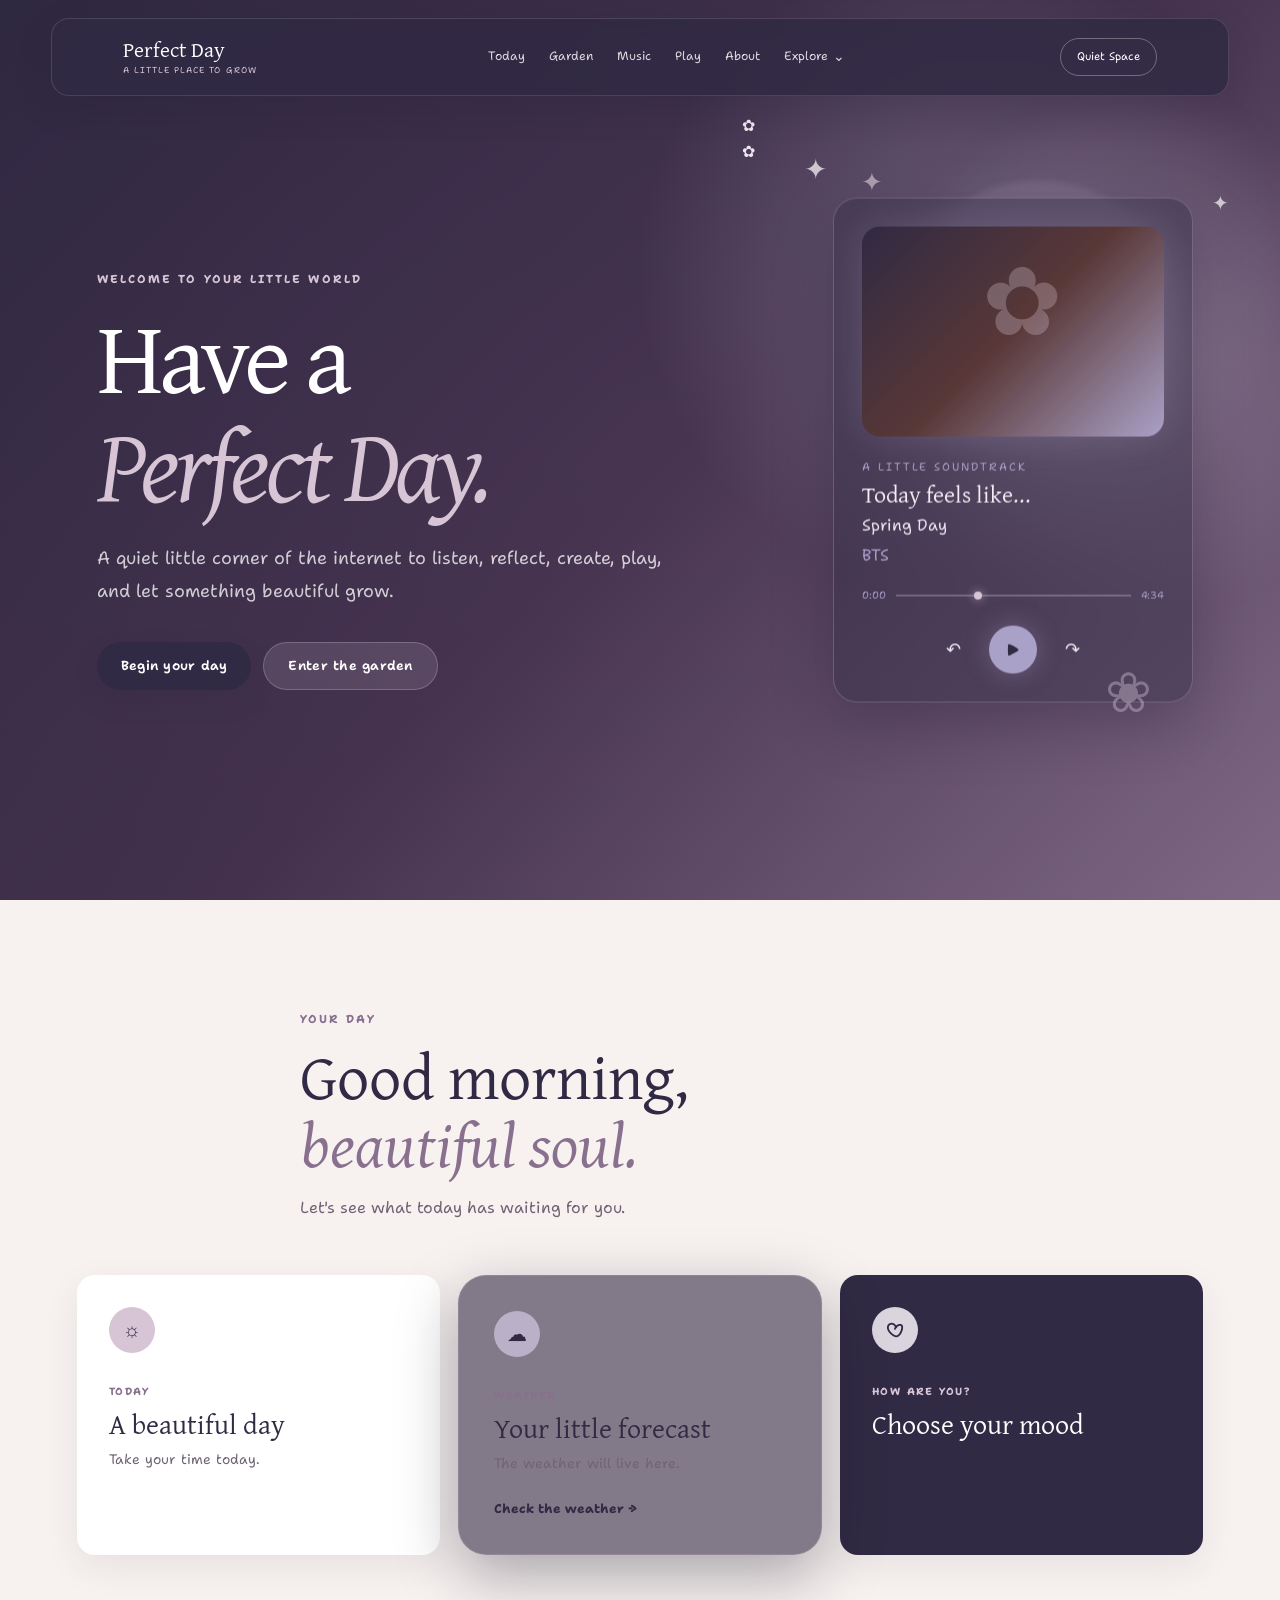
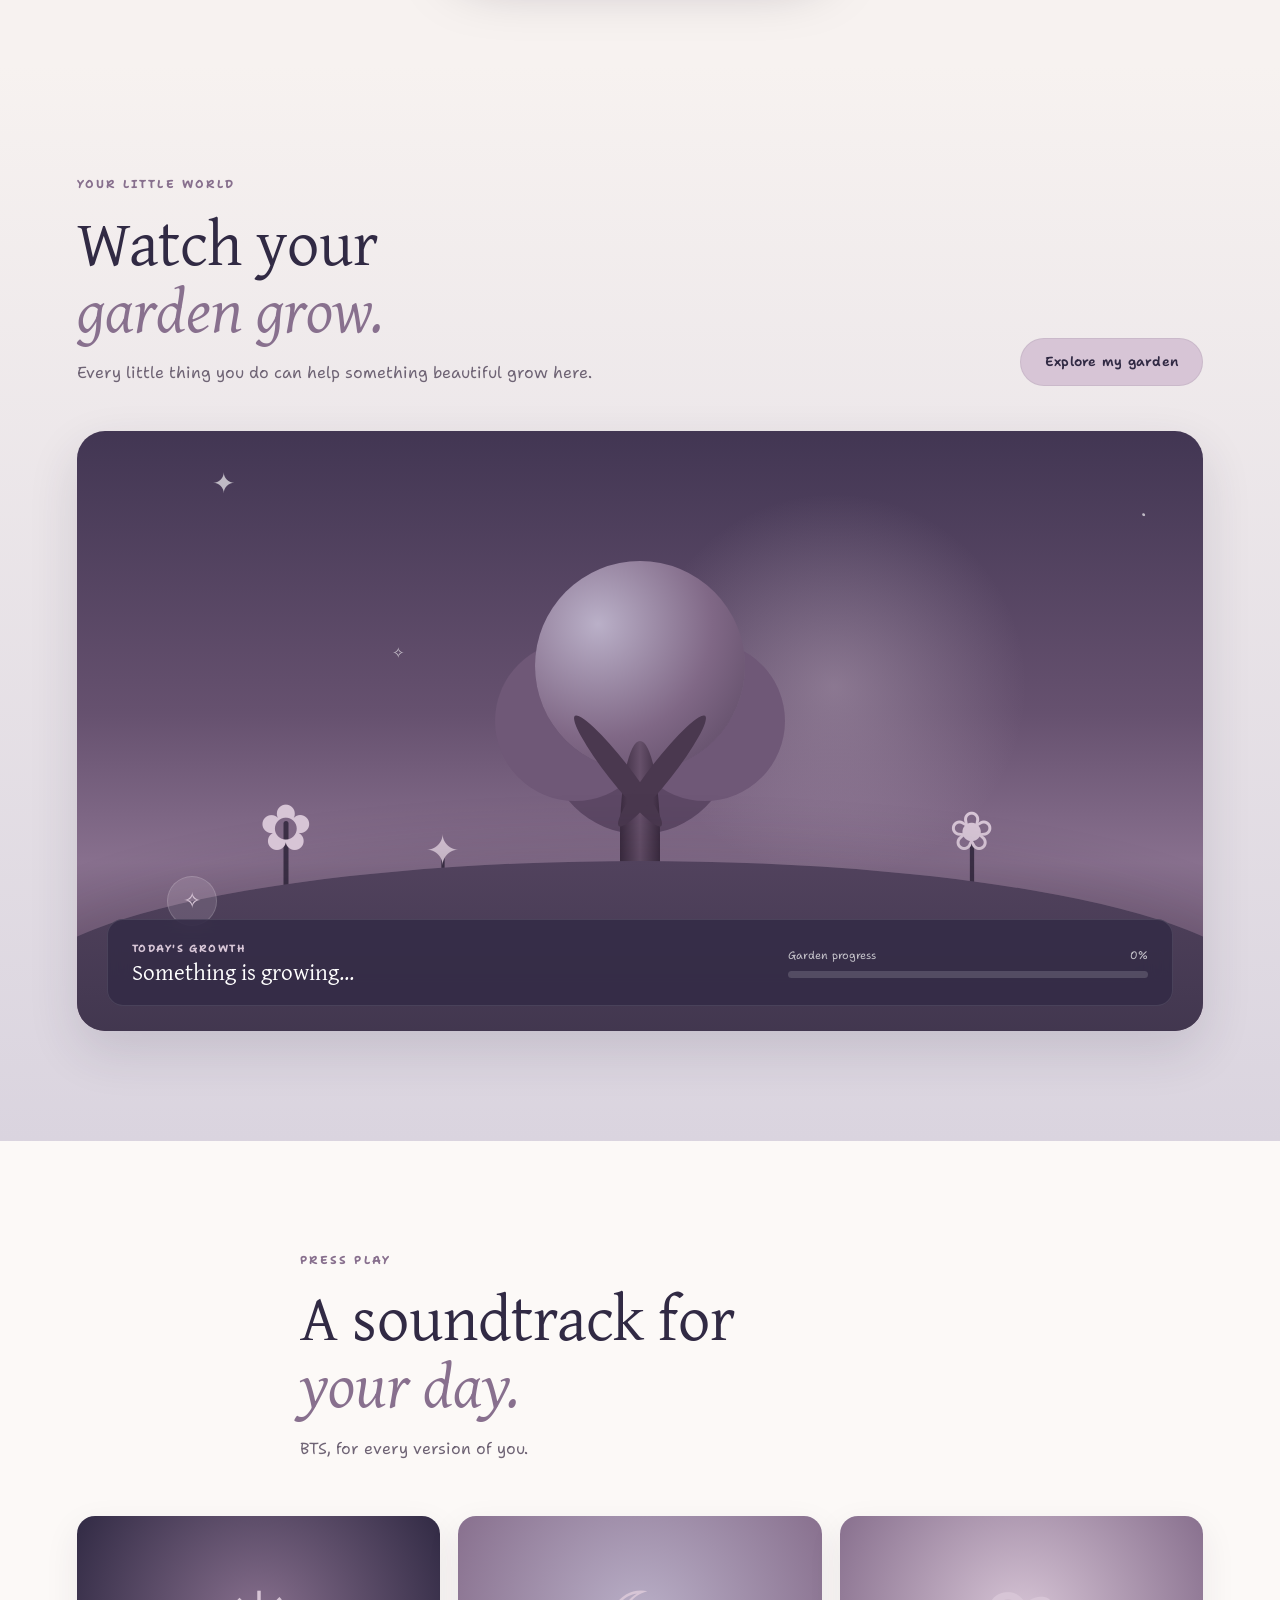
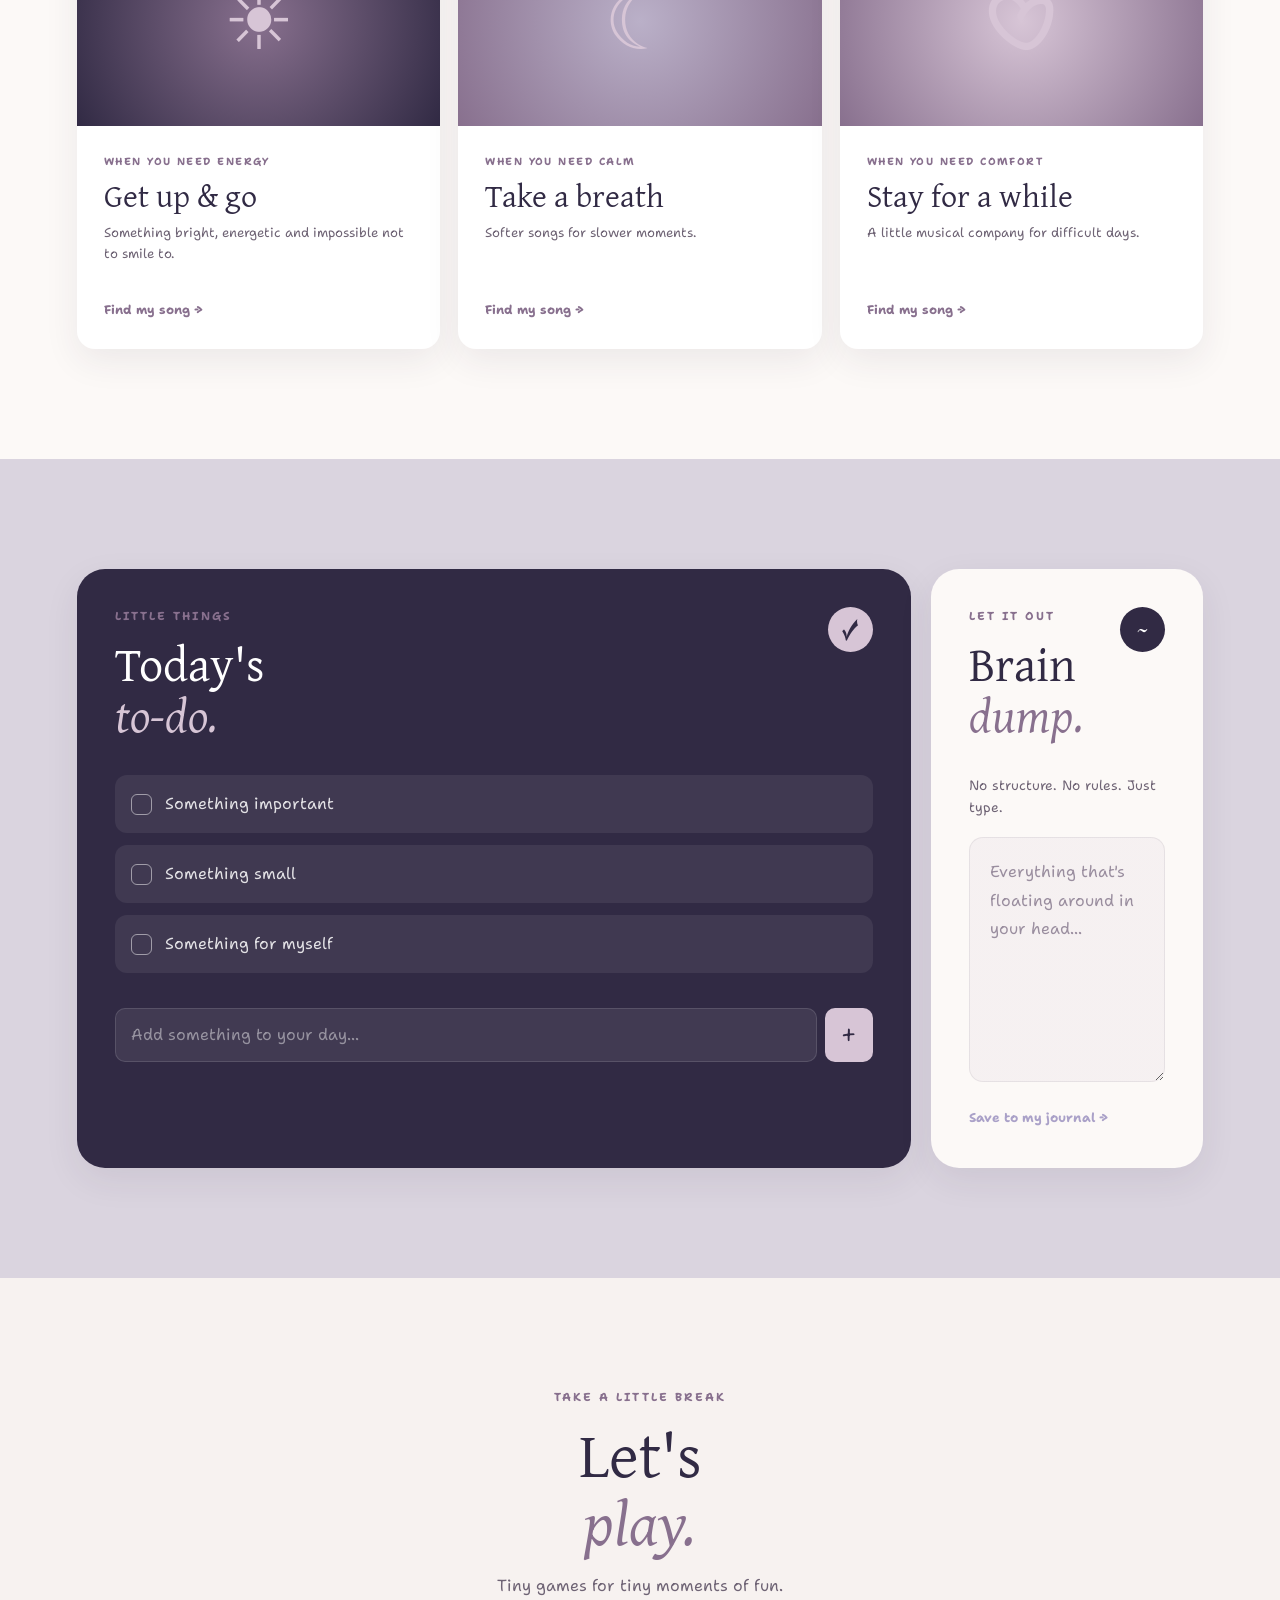
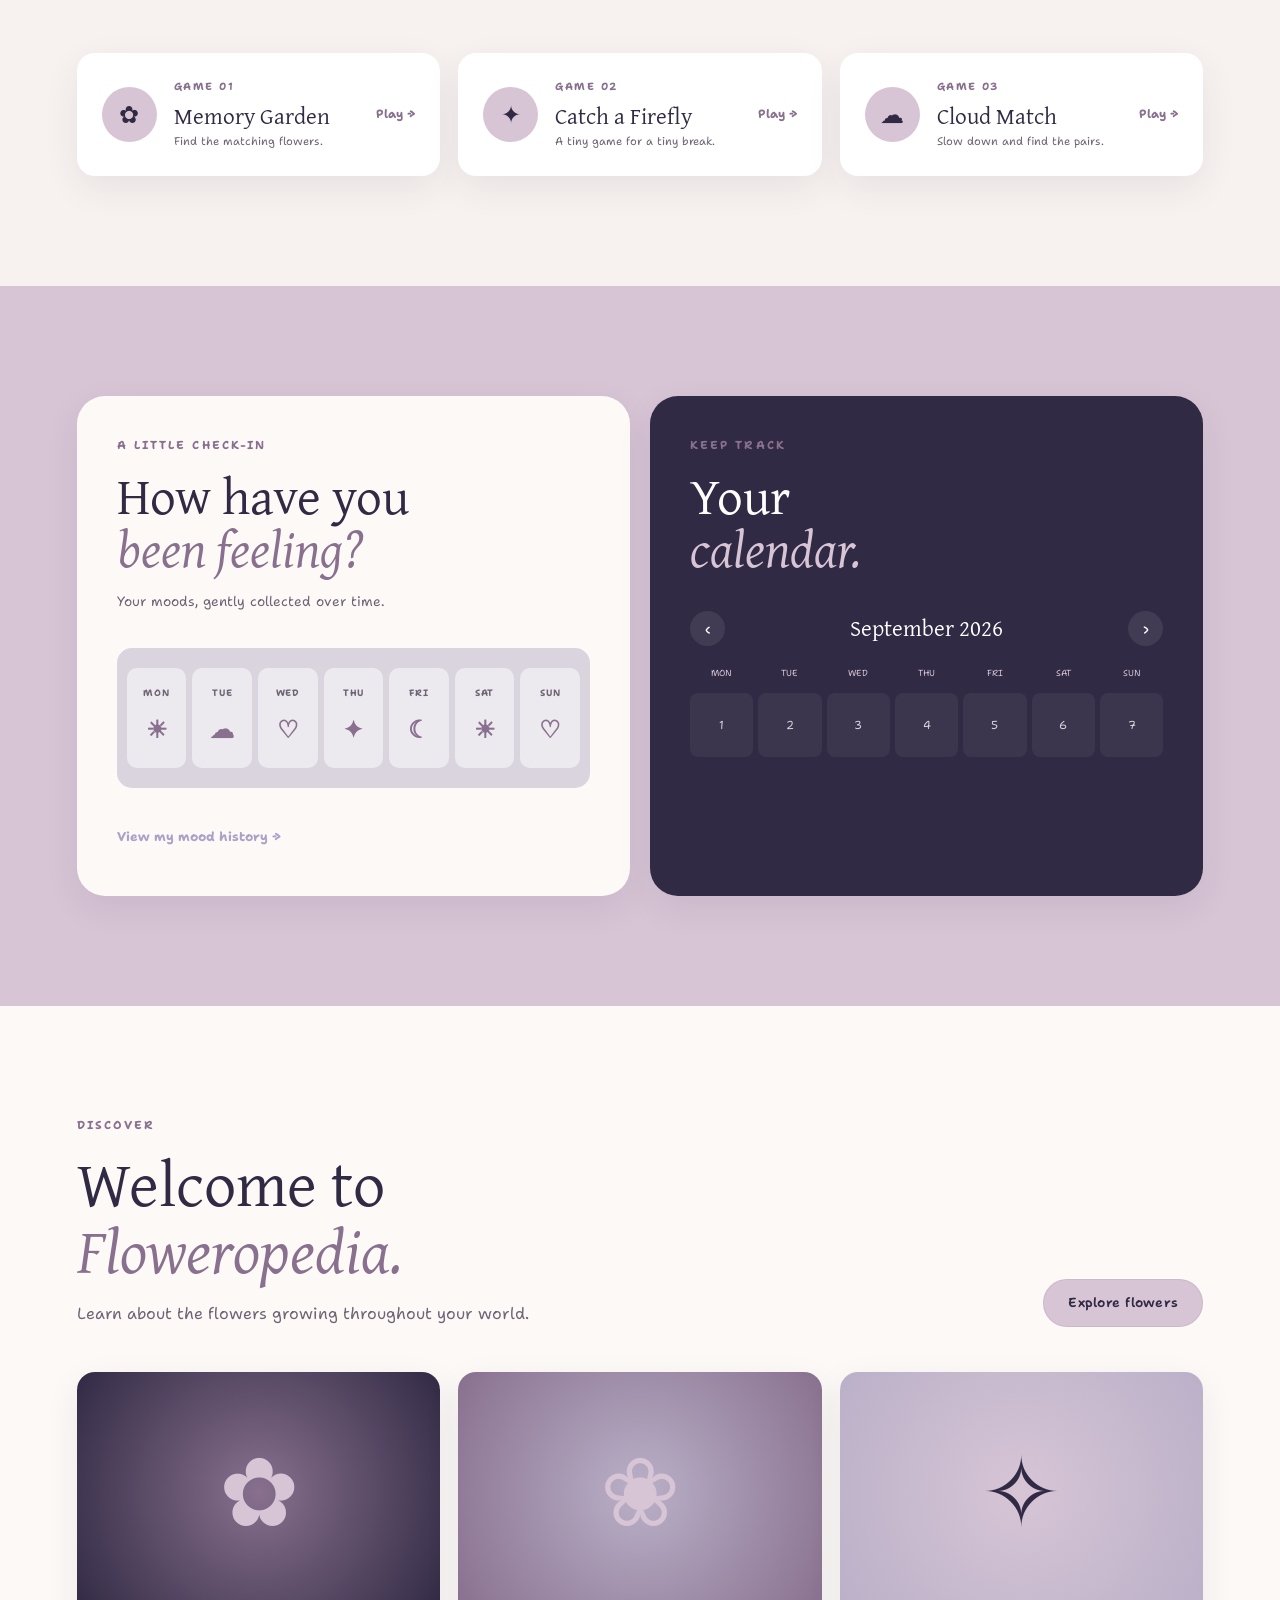
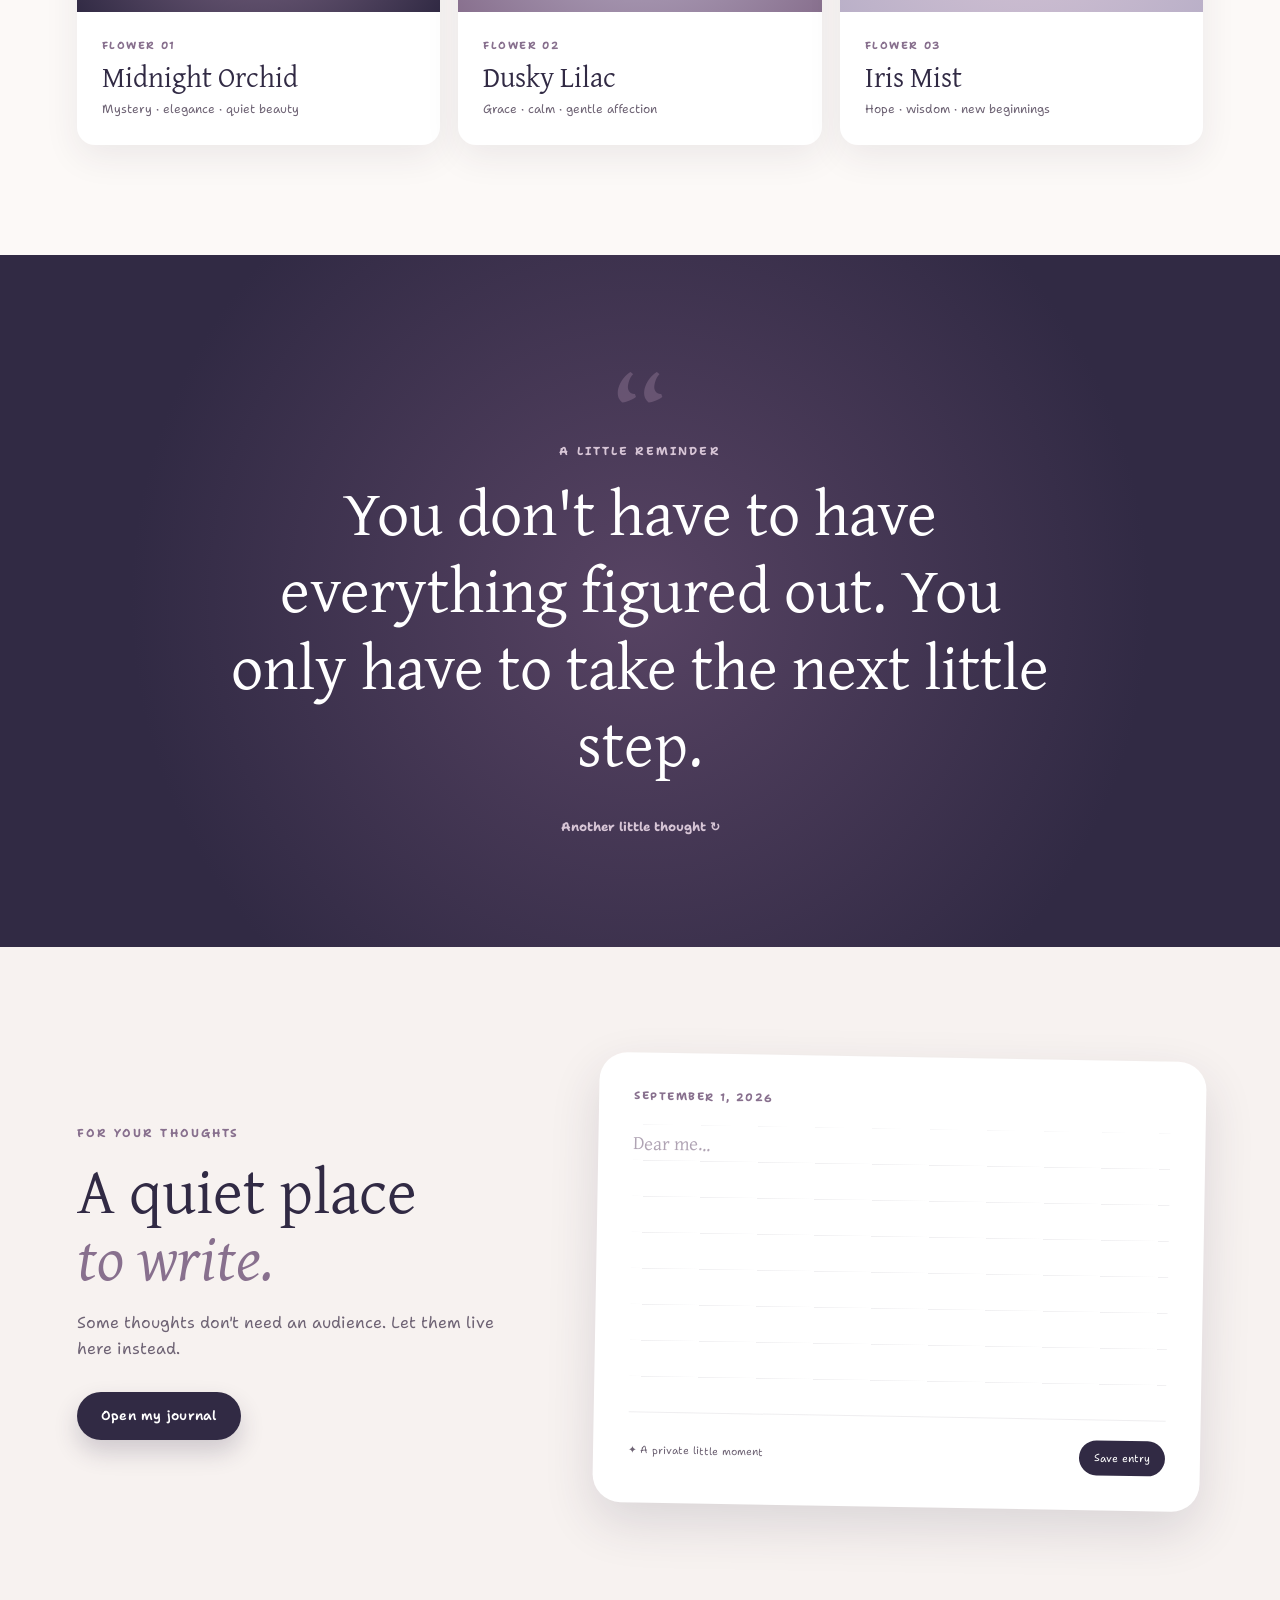
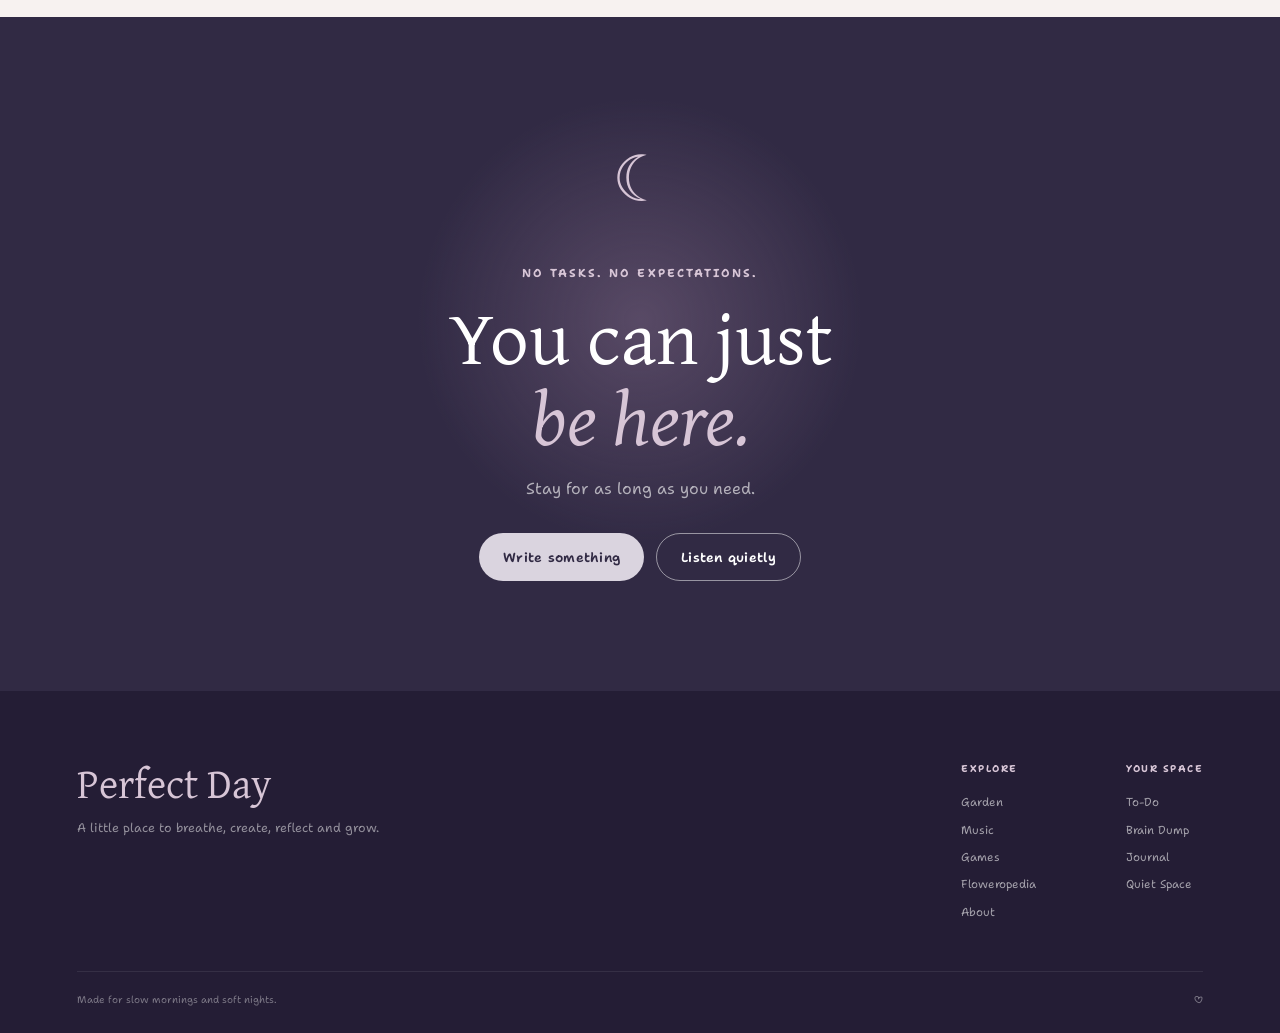
==== index.html @ 9556d0d9 "Mood done" ====
<!DOCTYPE html>
<html lang="en">

<head>
    <meta charset="UTF-8">
    <meta name="viewport" content="width=device-width, initial-scale=1.0">

    <meta name="description"
        content="A Perfect Day — a quiet digital garden for music, memories, reflection, creativity and little moments of joy.">

    <title>A Perfect Day</title>

    <!-- CSS -->
    <link rel="stylesheet" href="styles.css">
    <link rel="stylesheet" href="music.css">
    <link rel="stylesheet" href="garden.css">
    <link rel="stylesheet" href="about.css">
    <link rel="stylesheet" href="weather.css">
    

    <!-- Google Fonts -->
    <link rel="preconnect" href="https://fonts.googleapis.com">
    <link rel="preconnect" href="https://fonts.gstatic.com" crossorigin>

    <link
        href="https://fonts.googleapis.com/css2?family=Gentium+Plus:ital,wght@0,400;0,700;1,400;1,700&family=Shantell+Sans:ital,wght@0,300..800;1,300..800&display=swap"
        rel="stylesheet">
</head>
<body>

    <!-- =========================================
         NAVIGATION
    ========================================== -->

    <header class="site-header">

        <nav class="navbar">

            <!-- LOGO -->

            <a href="index.html" class="logo">

                <span class="logo-main">
                    Perfect Day
                </span>

                <span class="logo-sub">
                    a little place to grow
                </span>

            </a>


            <!-- NAVIGATION LINKS -->

            <div class="nav-links">

                <a href="#today">
                    Today
                </a>

                <a href="#garden">
                    Garden
                </a>

                <a href="#music">
                    Music
                </a>

                <a href="#play">
                    Play
                </a>

                <a href="about.html">
                    About
                </a>


                <!-- EXPLORE DROPDOWN -->

                <div class="nav-dropdown">

                    <button class="dropdown-button" type="button">

                        Explore

                        <span>
                            ⌄
                        </span>

                    </button>


                    <div class="dropdown-menu">

                        <a href="#todo">
                            To-Do
                        </a>

                        <a href="#brain-dump">
                            Brain Dump
                        </a>

                        <a href="#mood">
                            Mood
                        </a>

                        <a href="#calendar">
                            Calendar
                        </a>

                        <a href="#journal">
                            Journal
                        </a>

                        <a href="#floweropedia">
                            Floweropedia
                        </a>

                        <a href="#quotes">
                            Quotes
                        </a>

                    </div>

                </div>

            </div>


            <!-- QUIET SPACE -->

            <a href="#quiet-space" class="nav-quiet">
                Quiet Space
            </a>

        </nav>

    </header>



    <main>


        <!-- =========================================
             HERO
        ========================================== -->

        <section class="hero" id="home">

            <div class="hero-background"></div>


            <div class="hero-content">

                <p class="eyebrow">
                    WELCOME TO YOUR LITTLE WORLD
                </p>


                <h1>
                    Have a
                    <span>Perfect Day.</span>
                </h1>


                <p class="hero-description">
                    A quiet little corner of the internet to listen,
                    reflect, create, play, and let something beautiful grow.
                </p>


                <div class="hero-buttons">

                    <a href="#today" class="button button-primary">
                        Begin your day
                    </a>

                    <a href="#garden" class="button button-secondary">
                        Enter the garden
                    </a>

                </div>

            </div>
        <div class="hero-world">
    <div class="world-moon"></div>

    <div class="world-star star-one">✦</div>
    <div class="world-star star-two">✦</div>
    <div class="world-star star-three">✦</div>
     <div class="hero-player">

    <div class="player-art">
        
    </div>

    <div class="player-details">
        <p class="player-label">A LITTLE SOUNDTRACK</p>

        <h3>Today feels like...</h3>

        <p class="player-song">Spring Day</p>
        <p class="player-artist">BTS</p>
    </div>

    <div class="player-progress">
        <span>0:00</span>

        <div class="progress-line">
            <div class="progress-dot"></div>
        </div>

        <span>4:34</span>
    </div>

    <div class="player-controls">
        <button>↶</button>
        <button class="player-play">▶</button>
        <button>↷</button>
    </div>

</div>

    <div class="world-flower flower-one">✿</div>
    <div class="world-flower flower-two">✿</div>

    <div class="world-ground"></div>
</div>

            <!-- Decorative elements -->

            <div class="hero-decoration hero-flower-one">
                ✿
            </div>

            <div class="hero-decoration hero-flower-two">
                ❀
            </div>

            <div class="hero-decoration hero-sparkle">
                ✦
            </div>

        </section>



        <!-- =========================================
             TODAY
        ========================================== -->

        <section class="today-section section" id="today">

            <div class="section-heading">

                <p class="eyebrow">
                    YOUR DAY
                </p>


                <h2>
                    Good morning,
                    <span>beautiful soul.</span>
                </h2>


                <p>
                    Let's see what today has waiting for you.
                </p>

            </div>


            <div class="today-grid">


                <!-- DATE -->

                <article class="today-card date-card">

                    <div class="card-icon">
                        ☼
                    </div>


                    <p class="card-label">
                        TODAY
                    </p>


                    <h3 id="current-date">
                        A beautiful day
                    </h3>


                    <p id="current-day">
                        Take your time today.
                    </p>

                </article>



                <!-- WEATHER -->

                <article class="today-card weather-card">

                    <div class="card-icon">
                        ☁
                    </div>


                    <p class="card-label">
                        WEATHER
                    </p>


                    <h3>
                        Your little forecast
                    </h3>


                    <p>
                        The weather will live here.
                    </p>


                    <a href="weather.html" class="text-button">
                        Check the weather →
                    </a>

                </article>



                <!-- MOOD -->

<a href="mood.html" class="today-card mood-card">

    <div class="card-icon">
        ♡
    </div>

    <p class="card-label">
        HOW ARE YOU?
    </p>

    <h3>
        Choose your mood 
    </h3>

</a>

            </div>

        </section>



        <!-- =========================================
             GARDEN
        ========================================== -->

        <section class="garden-section section" id="garden">


            <div class="garden-intro">

                <div class="section-heading">

                    <p class="eyebrow">
                        YOUR LITTLE WORLD
                    </p>


                    <h2>
                        Watch your
                        <span>garden grow.</span>
                    </h2>


                    <p>
                        Every little thing you do can help something
                        beautiful grow here.
                    </p>

                </div>


                <a href="#" class="button button-secondary">
                    Explore my garden
                </a>

            </div>



            <!-- GARDEN -->

            <div class="garden-container">

                <div class="garden-sky">

                    <span class="garden-star star-one">
                        ✦
                    </span>

                    <span class="garden-star star-two">
                        ✧
                    </span>

                    <span class="garden-star star-three">
                        ·
                    </span>

                </div>


                <div class="garden-scene">


                    <!-- Decorative plant 1 -->

                    <div class="garden-plant plant-one">

                        <span class="plant-flower">
                            ✿
                        </span>

                        <span class="plant-stem"></span>

                    </div>


                    <!-- Decorative plant 2 -->

                    <div class="garden-plant plant-two">

                        <span class="plant-flower">
                            ❀
                        </span>

                        <span class="plant-stem"></span>

                    </div>


                    <!-- Decorative plant 3 -->

                    <div class="garden-plant plant-three">

                        <span class="plant-flower">
                            ✦
                        </span>

                        <span class="plant-stem"></span>

                    </div>


                    <!-- Main growing tree -->

                    <div class="garden-tree">

                        <div class="tree-leaves"></div>

                        <div class="tree-trunk"></div>

                    </div>


                    <!-- Ground -->

                    <div class="garden-ground"></div>


                    <!-- Seed -->

                    <div class="garden-seed">

                        <span class="seed-symbol">
                            ✧
                        </span>

                    </div>

                </div>



                <!-- Garden progress -->

                <div class="garden-status">

                    <div>

                        <p class="card-label">
                            TODAY'S GROWTH
                        </p>


                        <h3>
                            Something is growing...
                        </h3>

                    </div>


                    <div class="garden-progress">

                        <div class="progress-label">

                            <span>
                                Garden progress
                            </span>

                            <span>
                                0%
                            </span>

                        </div>


                        <div class="progress-bar">

                            <div class="progress-fill"></div>

                        </div>

                    </div>

                </div>

            </div>

        </section>



        <!-- =========================================
             MUSIC
        ========================================== -->

        <section class="music-section section" id="music">


            <div class="section-heading">

                <p class="eyebrow">
                    PRESS PLAY
                </p>


                <h2>
                    A soundtrack for
                    <span>your day.</span>
                </h2>


                <p>
                    BTS, for every version of you.
                </p>

            </div>



            <div class="music-grid">


                <!-- ENERGY -->

                <article class="music-card music-energy">

                    <div class="music-card-image">

                        <span>
                            ☀
                        </span>

                    </div>


                    <div class="music-card-content">

                        <p class="card-label">
                            WHEN YOU NEED ENERGY
                        </p>


                        <h3>
                            Get up & go
                        </h3>


                        <p>
                            Something bright, energetic and impossible
                            not to smile to.
                        </p>


                        <button class="music-button" type="button">
                            Find my song →
                        </button>

                    </div>

                </article>



                <!-- CALM -->

                <article class="music-card music-calm">

                    <div class="music-card-image">

                        <span>
                            ☾
                        </span>

                    </div>


                    <div class="music-card-content">

                        <p class="card-label">
                            WHEN YOU NEED CALM
                        </p>


                        <h3>
                            Take a breath
                        </h3>


                        <p>
                            Softer songs for slower moments.
                        </p>


                        <button class="music-button" type="button">
                            Find my song →
                        </button>

                    </div>

                </article>



                <!-- COMFORT -->

                <article class="music-card music-comfort">

                    <div class="music-card-image">

                        <span>
                            ♡
                        </span>

                    </div>


                    <div class="music-card-content">

                        <p class="card-label">
                            WHEN YOU NEED COMFORT
                        </p>


                        <h3>
                            Stay for a while
                        </h3>


                        <p>
                            A little musical company for difficult days.
                        </p>


                        <button class="music-button" type="button">
                            Find my song →
                        </button>

                    </div>

                </article>

            </div>

        </section>



        <!-- =========================================
             TO-DO + BRAIN DUMP
        ========================================== -->

        <section class="life-section section">


            <div class="life-grid">


                <!-- TO-DO -->

                <article class="feature-panel todo-panel" id="todo">


                    <div class="panel-heading">

                        <div>

                            <p class="eyebrow">
                                LITTLE THINGS
                            </p>


                            <h2>
                                Today's
                                <span>to-do.</span>
                            </h2>

                        </div>


                        <span class="panel-symbol">
                            ✓
                        </span>

                    </div>



                    <div class="todo-list">


                        <label class="todo-item">

                            <input type="checkbox">

                            <span class="custom-checkbox"></span>

                            <span class="todo-text">
                                Something important
                            </span>

                        </label>



                        <label class="todo-item">

                            <input type="checkbox">

                            <span class="custom-checkbox"></span>

                            <span class="todo-text">
                                Something small
                            </span>

                        </label>



                        <label class="todo-item">

                            <input type="checkbox">

                            <span class="custom-checkbox"></span>

                            <span class="todo-text">
                                Something for myself
                            </span>

                        </label>

                    </div>



                    <div class="add-task">

                        <input
                            type="text"
                            placeholder="Add something to your day..."
                            aria-label="Add a new task">

                        <button type="button">
                            +
                        </button>

                    </div>

                </article>



                <!-- BRAIN DUMP -->

                <article class="feature-panel brain-panel" id="brain-dump">


                    <div class="panel-heading">

                        <div>

                            <p class="eyebrow">
                                LET IT OUT
                            </p>


                            <h2>
                                Brain
                                <span>dump.</span>
                            </h2>

                        </div>


                        <span class="panel-symbol">
                            ~
                        </span>

                    </div>



                    <p class="panel-description">
                        No structure. No rules. Just type.
                    </p>


                    <textarea
                        class="brain-textarea"
                        placeholder="Everything that's floating around in your head..."></textarea>


                    <button type="button" class="text-button">
                        Save to my journal →
                    </button>

                </article>

            </div>

        </section>



        <!-- =========================================
             MINI GAMES
        ========================================== -->

        <section class="games-section section" id="play">


            <div class="section-heading section-heading-center">

                <p class="eyebrow">
                    TAKE A LITTLE BREAK
                </p>


                <h2>
                    Let's
                    <span>play.</span>
                </h2>


                <p>
                    Tiny games for tiny moments of fun.
                </p>

            </div>



            <div class="games-grid">


                <!-- GAME 1 -->

                <article class="game-card">

                    <div class="game-icon">
                        ✿
                    </div>


                    <div>

                        <p class="card-label">
                            GAME 01
                        </p>


                        <h3>
                            Memory Garden
                        </h3>


                        <p>
                            Find the matching flowers.
                        </p>

                    </div>


                    <button type="button">
                        Play →
                    </button>

                </article>



                <!-- GAME 2 -->

                <article class="game-card">

                    <div class="game-icon">
                        ✦
                    </div>


                    <div>

                        <p class="card-label">
                            GAME 02
                        </p>


                        <h3>
                            Catch a Firefly
                        </h3>


                        <p>
                            A tiny game for a tiny break.
                        </p>

                    </div>


                    <button type="button">
                        Play →
                    </button>

                </article>



                <!-- GAME 3 -->

                <article class="game-card">

                    <div class="game-icon">
                        ☁
                    </div>


                    <div>

                        <p class="card-label">
                            GAME 03
                        </p>


                        <h3>
                            Cloud Match
                        </h3>


                        <p>
                            Slow down and find the pairs.
                        </p>

                    </div>


                    <button type="button">
                        Play →
                    </button>

                </article>

            </div>

        </section>



        <!-- =========================================
             MOOD + CALENDAR
        ========================================== -->

        <section class="tracking-section section">


            <div class="tracking-grid">


                <!-- MOOD -->

                <article class="tracking-card" id="mood">


                    <p class="eyebrow">
                        A LITTLE CHECK-IN
                    </p>


                    <h2>
                        How have you
                        <span>been feeling?</span>
                    </h2>


                    <p>
                        Your moods, gently collected over time.
                    </p>



                    <div class="mood-calendar">


                        <div class="mood-day">

                            <span>
                                MON
                            </span>

                            <strong>
                                ☀
                            </strong>

                        </div>


                        <div class="mood-day">

                            <span>
                                TUE
                            </span>

                            <strong>
                                ☁
                            </strong>

                        </div>


                        <div class="mood-day">

                            <span>
                                WED
                            </span>

                            <strong>
                                ♡
                            </strong>

                        </div>


                        <div class="mood-day">

                            <span>
                                THU
                            </span>

                            <strong>
                                ✦
                            </strong>

                        </div>


                        <div class="mood-day">

                            <span>
                                FRI
                            </span>

                            <strong>
                                ☾
                            </strong>

                        </div>


                        <div class="mood-day">

                            <span>
                                SAT
                            </span>

                            <strong>
                                ☀
                            </strong>

                        </div>


                        <div class="mood-day">

                            <span>
                                SUN
                            </span>

                            <strong>
                                ♡
                            </strong>

                        </div>

                    </div>


                    <a href="#mood" class="text-button">
                        View my mood history →
                    </a>

                </article>



                <!-- CALENDAR -->

                <article class="tracking-card calendar-card" id="calendar">


                    <p class="eyebrow">
                        KEEP TRACK
                    </p>


                    <h2>
                        Your
                        <span>calendar.</span>
                    </h2>



                    <div class="calendar-header">

                        <button type="button">
                            ‹
                        </button>


                        <h3>
                            September 2026
                        </h3>


                        <button type="button">
                            ›
                        </button>

                    </div>



                    <div class="calendar-grid">

                        <span>MON</span>
                        <span>TUE</span>
                        <span>WED</span>
                        <span>THU</span>
                        <span>FRI</span>
                        <span>SAT</span>
                        <span>SUN</span>


                        <button type="button">1</button>
                        <button type="button">2</button>
                        <button type="button">3</button>
                        <button type="button">4</button>
                        <button type="button">5</button>
                        <button type="button">6</button>
                        <button type="button">7</button>

                    </div>

                </article>

            </div>

        </section>



        <!-- =========================================
             FLOWEROPEDIA
        ========================================== -->

        <section class="flower-section section" id="floweropedia">


            <div class="flower-intro">

                <div class="section-heading">

                    <p class="eyebrow">
                        DISCOVER
                    </p>


                    <h2>
                        Welcome to
                        <span>Floweropedia.</span>
                    </h2>


                    <p>
                        Learn about the flowers growing throughout your world.
                    </p>

                </div>


                <a href="#" class="button button-secondary">
                    Explore flowers
                </a>

            </div>



            <div class="flower-grid">


                <!-- FLOWER 1 -->

                <article class="flower-card">

                    <div class="flower-visual">
                        ✿
                    </div>


                    <div class="flower-information">

                        <p class="card-label">
                            FLOWER 01
                        </p>


                        <h3>
                            Midnight Orchid
                        </h3>


                        <p>
                            Mystery · elegance · quiet beauty
                        </p>

                    </div>

                </article>



                <!-- FLOWER 2 -->

                <article class="flower-card">

                    <div class="flower-visual">
                        ❀
                    </div>


                    <div class="flower-information">

                        <p class="card-label">
                            FLOWER 02
                        </p>


                        <h3>
                            Dusky Lilac
                        </h3>


                        <p>
                            Grace · calm · gentle affection
                        </p>

                    </div>

                </article>



                <!-- FLOWER 3 -->

                <article class="flower-card">

                    <div class="flower-visual">
                        ✧
                    </div>


                    <div class="flower-information">

                        <p class="card-label">
                            FLOWER 03
                        </p>


                        <h3>
                            Iris Mist
                        </h3>


                        <p>
                            Hope · wisdom · new beginnings
                        </p>

                    </div>

                </article>

            </div>

        </section>



        <!-- =========================================
             QUOTES
        ========================================== -->

        <section class="quote-section section" id="quotes">


            <div class="quote-decoration">
                “
            </div>


            <p class="eyebrow">
                A LITTLE REMINDER
            </p>


            <blockquote>
                You don't have to have everything figured out.
                You only have to take the next little step.
            </blockquote>


            <button type="button" class="quote-button">
                Another little thought ↻
            </button>

        </section>



        <!-- =========================================
             JOURNAL
        ========================================== -->

        <section class="journal-section section" id="journal">


            <div class="journal-grid">


                <div class="journal-content">

                    <p class="eyebrow">
                        FOR YOUR THOUGHTS
                    </p>


                    <h2>
                        A quiet place
                        <span>to write.</span>
                    </h2>


                    <p>
                        Some thoughts don't need an audience.
                        Let them live here instead.
                    </p>


                    <a href="#quiet-space" class="button button-primary">
                        Open my journal
                    </a>

                </div>



                <div class="journal-preview">

                    <p class="journal-date">
                        SEPTEMBER 1, 2026
                    </p>


                    <textarea
                        placeholder="Dear me..."></textarea>


                    <div class="journal-footer">

                        <span>
                            ✦ A private little moment
                        </span>


                        <button type="button">
                            Save entry
                        </button>

                    </div>

                </div>

            </div>

        </section>



        <!-- =========================================
             QUIET SPACE
        ========================================== -->

        <section class="quiet-section section" id="quiet-space">


            <div class="quiet-content">

                <span class="quiet-symbol">
                    ☾
                </span>


                <p class="eyebrow">
                    NO TASKS. NO EXPECTATIONS.
                </p>


                <h2>
                    You can just
                    <span>be here.</span>
                </h2>


                <p>
                    Stay for as long as you need.
                </p>


                <div class="quiet-buttons">

                    <a href="#journal" class="button button-light">
                        Write something
                    </a>


                    <a href="#music" class="button button-outline-light">
                        Listen quietly
                    </a>

                </div>

            </div>

        </section>

    </main>



    <!-- =========================================
         FOOTER
    ========================================== -->

    <footer class="site-footer">


        <div class="footer-main">


            <!-- BRAND -->

            <div class="footer-brand">

                <h2>
                    Perfect Day
                </h2>


                <p>
                    A little place to breathe,
                    create, reflect and grow.
                </p>

            </div>



            <!-- FOOTER LINKS -->

            <div class="footer-links">


                <div>

                    <p class="footer-title">
                        EXPLORE
                    </p>


                    <a href="#garden">
                        Garden
                    </a>

                    <a href="#music">
                        Music
                    </a>

                    <a href="#play">
                        Games
                    </a>

                    <a href="#floweropedia">
                        Floweropedia
                    </a>

                    <a href="about.html">
                        About
                    </a>

                </div>



                <div>

                    <p class="footer-title">
                        YOUR SPACE
                    </p>


                    <a href="#todo">
                        To-Do
                    </a>

                    <a href="#brain-dump">
                        Brain Dump
                    </a>

                    <a href="#journal">
                        Journal
                    </a>

                    <a href="#quiet-space">
                        Quiet Space
                    </a>

                </div>

            </div>

        </div>



        <div class="footer-bottom">

            <span>
                Made for slow mornings and soft nights.
            </span>


            <span>
                ♡
            </span>

        </div>

    </footer>



    <!-- =========================================
         JAVASCRIPT
    ========================================== -->

    <script src="games.js"></script>

</body>

</html>
---- styles.css ----
/* =========================================================
   A PERFECT DAY
   Main Stylesheet
   ========================================================= */


/* =========================================================
   01. ROOT / DESIGN SYSTEM
   ========================================================= */

:root {

    /* ---------- Main Palette ---------- */

    --midnight-orchid: #312A44;
    --dusky-lilac: #88708E;
    --iris-mist: #BAB0C8;
    --plum-blossom: #D7C5D6;
    --silver-wisteria: #DAD4DF;

    /* ---------- Supporting Colours ---------- */

    --cream: #F7F2F0;
    --warm-white: #FCF9F7;
    --white: #FFFFFF;

    --deep-plum: #241D35;
    --soft-plum: #443653;

    --muted-text: #6F6475;
    --dark-text: #30293A;

    /* ---------- Typography ---------- */

    --heading-font: "Gentium Plus", serif;
    --body-font: "Shantell Sans", sans-serif;

    /* ---------- Layout ---------- */

    --max-width: 1240px;

    --section-padding: 110px;

    --radius-small: 10px;
    --radius-medium: 18px;
    --radius-large: 28px;

    /* ---------- Shadows ---------- */

    --shadow-soft:
        0 12px 35px rgba(49, 42, 68, 0.08);

    --shadow-medium:
        0 20px 50px rgba(49, 42, 68, 0.14);

    /* ---------- Transitions ---------- */

    --transition-fast: 0.2s ease;

    --transition:
        0.35s cubic-bezier(0.22, 1, 0.36, 1);

}


/* =========================================================
   02. RESET
   ========================================================= */

* {
    margin: 0;
    padding: 0;
    box-sizing: border-box;
}


html {
    scroll-behavior: smooth;
}


body {
    background: var(--cream);
    color: var(--dark-text);

    font-family: var(--body-font);

    line-height: 1.6;

    overflow-x: hidden;
}


img {
    max-width: 100%;
    display: block;
}


button,
input,
textarea {
    font: inherit;
}


button {
    border: none;
    cursor: pointer;
}


a {
    color: inherit;
    text-decoration: none;
}


ul,
ol {
    list-style: none;
}


/* =========================================================
   03. GENERAL TYPOGRAPHY
   ========================================================= */

h1,
h2,
h3,
h4 {
    font-family: var(--heading-font);
    font-weight: 400;
    line-height: 1.05;
}


h1 span,
h2 span {
    display: block;
    color: var(--dusky-lilac);
    font-style: italic;
}


.section {
    width: 100%;
    padding: var(--section-padding) 6vw;
}


.section > * {
    width: min(100%, var(--max-width));
    margin-left: auto;
    margin-right: auto;
}


.eyebrow {
    margin-bottom: 14px;

    color: var(--dusky-lilac);

    font-family: var(--body-font);
    font-size: 0.72rem;
    font-weight: 700;

    letter-spacing: 0.18em;
    text-transform: uppercase;
}


.section-heading {
    max-width: 680px;
}


.section-heading h2 {
    margin-bottom: 18px;

    color: var(--midnight-orchid);

    font-size: clamp(2.6rem, 5vw, 4.4rem);
}


.section-heading > p:last-child {
    color: var(--muted-text);

    font-size: 1rem;

    max-width: 570px;
}


/* =========================================================
   04. BUTTONS
   ========================================================= */

.button {
    display: inline-flex;

    align-items: center;
    justify-content: center;

    min-height: 48px;

    padding: 12px 24px;

    border-radius: 999px;

    font-size: 0.82rem;
    font-weight: 600;

    letter-spacing: 0.02em;

    transition:
        transform var(--transition),
        background-color var(--transition),
        color var(--transition),
        box-shadow var(--transition);
}


.button:hover {
    transform: translateY(-3px);
}


.button-primary {
    color: var(--white);
    background: var(--midnight-orchid);

    box-shadow:
        0 12px 25px rgba(49, 42, 68, 0.2);
}


.button-primary:hover {
    background: var(--deep-plum);

    box-shadow:
        0 16px 30px rgba(49, 42, 68, 0.25);
}


.button-secondary {
    color: var(--midnight-orchid);

    background: var(--plum-blossom);

    border: 1px solid rgba(49, 42, 68, 0.08);
}


.button-secondary:hover {
    background: var(--iris-mist);
}


.button-light {
    color: var(--midnight-orchid);
    background: var(--silver-wisteria);
}


.button-outline-light {
    color: var(--white);

    background: transparent;

    border: 1px solid rgba(255, 255, 255, 0.5);
}


.button-outline-light:hover {
    color: var(--midnight-orchid);
    background: var(--white);
}


.text-button {
    padding: 0;

    color: var(--dusky-lilac);

    background: transparent;

    font-size: 0.8rem;
    font-weight: 700;

    transition:
        color var(--transition-fast),
        transform var(--transition-fast);
        color: #aaa1c8;
text-decoration: none;
display: inline-block;
cursor: pointer;
}


.text-button:hover {
    color: var(--midnight-orchid);

    transform: translateX(4px);
}


/* =========================================================
   05. NAVIGATION
   ========================================================= */

.site-header {
    position: fixed;

    top: 0;
    left: 0;

    width: 100%;

    z-index: 1000;

    padding: 18px 4vw;

    pointer-events: none;
}


.navbar {
    width: min(100%, 1320px);

    margin: 0 auto;

    padding: 13px 18px;

    display: flex;

    align-items: center;
    justify-content: space-between;

    gap: 25px;

    background: rgba(49, 42, 68, 0.82);

    border: 1px solid rgba(255, 255, 255, 0.13);

    border-radius: 18px;

    backdrop-filter: blur(18px);
    -webkit-backdrop-filter: blur(18px);

    box-shadow:
        0 12px 35px rgba(35, 27, 50, 0.15);

    pointer-events: auto;
}


/* ---------- Logo ---------- */

.logo {
    display: flex;

    flex-direction: column;

    line-height: 1;

    min-width: 150px;
}


.logo-main {
    color: var(--white);

    font-family: var(--heading-font);

    font-size: 1.35rem;
}


.logo-sub {
    margin-top: 5px;

    color: var(--plum-blossom);

    font-size: 0.54rem;

    letter-spacing: 0.12em;

    text-transform: uppercase;
}


/* ---------- Navigation Links ---------- */

.nav-links {
    display: flex;

    align-items: center;

    gap: 24px;
}


.nav-links > a,
.dropdown-button {
    color: rgba(255, 255, 255, 0.82);

    background: transparent;

    font-family: var(--body-font);

    font-size: 0.76rem;

    transition:
        color var(--transition-fast),
        opacity var(--transition-fast);
}


.nav-links > a:hover,
.dropdown-button:hover {
    color: var(--white);
}


/* ---------- Dropdown ---------- */

.nav-dropdown {
    position: relative;
}


.dropdown-button {
    display: flex;

    align-items: center;

    gap: 5px;

    padding: 5px 0;
}


.dropdown-button span {
    font-size: 0.85rem;

    transition:
        transform var(--transition-fast);
}


.nav-dropdown:hover .dropdown-button span {
    transform: rotate(180deg);
}


.dropdown-menu {
    position: absolute;

    top: calc(100% + 14px);

    left: 50%;

    transform:
        translateX(-50%)
        translateY(8px);

    width: 180px;

    padding: 10px;

    display: flex;

    flex-direction: column;

    gap: 3px;

    background: var(--warm-white);

    border: 1px solid rgba(49, 42, 68, 0.08);

    border-radius: 15px;

    box-shadow: var(--shadow-medium);

    opacity: 0;

    visibility: hidden;

    pointer-events: none;

    transition:
        opacity var(--transition-fast),
        transform var(--transition),
        visibility var(--transition-fast);
}


.nav-dropdown:hover .dropdown-menu {
    opacity: 1;

    visibility: visible;

    pointer-events: auto;

    transform:
        translateX(-50%)
        translateY(0);
}


.dropdown-menu a {
    padding: 9px 12px;

    border-radius: 8px;

    color: var(--dark-text);

    font-size: 0.76rem;

    transition:
        background-color var(--transition-fast),
        color var(--transition-fast);
}


.dropdown-menu a:hover {
    color: var(--midnight-orchid);

    background: var(--plum-blossom);
}


/* ---------- Quiet Space ---------- */

.nav-quiet {
    padding: 9px 16px;

    color: var(--white);

    border: 1px solid rgba(255, 255, 255, 0.3);

    border-radius: 999px;

    font-size: 0.7rem;

    transition:
        background-color var(--transition),
        color var(--transition),
        transform var(--transition);
}


.nav-quiet:hover {
    color: var(--midnight-orchid);

    background: var(--white);

    transform: translateY(-2px);
}


/* =========================================================
   06. HERO
   ========================================================= */

.hero {
    position: relative;

    min-height: 100vh;

    padding: 180px 6vw 120px;

    display: flex;

    align-items: center;

    overflow: hidden;

    background:
        radial-gradient(
            circle at 75% 30%,
            rgba(186, 176, 200, 0.35),
            transparent 28%
        ),
        linear-gradient(
            135deg,
            var(--midnight-orchid),
            #473451 52%,
            var(--dusky-lilac)
        );
}


/* Decorative glow */

.hero::before {
    content: "";

    position: absolute;

    width: 550px;
    height: 550px;

    right: -130px;
    top: 80px;

    border-radius: 50%;

    background:
        radial-gradient(
            circle,
            rgba(215, 197, 214, 0.34),
            transparent 68%
        );

    filter: blur(10px);

    pointer-events: none;
}


.hero-background {
    position: absolute;

    inset: 0;

    opacity: 0.18;

    background:
        radial-gradient(
            ellipse at center,
            transparent 0%,
            rgba(20, 14, 30, 0.5) 100%
        );

    pointer-events: none;
}


.hero-content {
    position: relative;

    z-index: 2;

    width: min(100%, 780px);

    margin-left: max(0px, calc((100vw - var(--max-width)) / 2));

    color: var(--white);
}


.hero .eyebrow {
    color: var(--plum-blossom);
}


.hero h1 {
    margin-bottom: 25px;

    font-size: clamp(4rem, 8vw, 7.8rem);

    letter-spacing: -0.045em;

    color: var(--white);
}


.hero h1 span {
    color: var(--plum-blossom);
}


.hero-description {
    max-width: 600px;

    margin-bottom: 35px;

    color: rgba(255, 255, 255, 0.76);

    font-size: clamp(1rem, 1.4vw, 1.15rem);

    line-height: 1.8;
}


.hero-buttons {
    display: flex;

    flex-wrap: wrap;

    gap: 12px;
}


.hero .button-secondary {
    color: var(--white);

    background: rgba(215, 197, 214, 0.15);

    border-color: rgba(255, 255, 255, 0.2);

    backdrop-filter: blur(10px);
}


.hero .button-secondary:hover {
    background: rgba(255, 255, 255, 0.2);
}


/* ---------- Hero Decorations ---------- */

.hero-decoration {
    position: absolute;

    color: var(--plum-blossom);

    pointer-events: none;

    animation:
        floatDecoration 7s ease-in-out infinite;
}


.hero-flower-one {
    right: 17%;

    top: 25%;

    font-size: 6rem;

    opacity: 0.3;
}


.hero-flower-two {
    right: 10%;

    bottom: 18%;

    font-size: 3.5rem;

    opacity: 0.4;

    animation-delay: -2s;
}


.hero-sparkle {
    right: 31%;

    top: 18%;

    font-size: 1.6rem;

    opacity: 0.65;

    animation-delay: -4s;
}


@keyframes floatDecoration {

    0%,
    100% {
        transform: translateY(0) rotate(0deg);
    }

    50% {
        transform: translateY(-14px) rotate(5deg);
    }

}


/* =========================================================
   07. TODAY
   ========================================================= */

.today-section {
    background: var(--cream);
}


.today-section .section-heading {
    margin-bottom: 55px;
}


.today-grid {
    display: grid;

    grid-template-columns:
        repeat(3, 1fr);

    gap: 18px;
}


.today-card {
    min-height: 270px;

    padding: 32px;

    display: flex;

    flex-direction: column;

    justify-content: flex-start;

    border-radius: var(--radius-medium);

    background: var(--white);

    box-shadow: var(--shadow-soft);

    transition:
        transform var(--transition),
        box-shadow var(--transition);
}


.today-card:hover {
    transform: translateY(-6px);

    box-shadow: var(--shadow-medium);
}


.card-icon {
    width: 46px;
    height: 46px;

    margin-bottom: 30px;

    display: flex;

    align-items: center;
    justify-content: center;

    border-radius: 50%;

    color: var(--midnight-orchid);

    background: var(--plum-blossom);

    font-size: 1.25rem;
}


.card-label {
    margin-bottom: 9px;

    color: var(--dusky-lilac);

    font-size: 0.65rem;
    font-weight: 700;

    letter-spacing: 0.14em;

    text-transform: uppercase;
}


.today-card h3 {
    margin-bottom: 10px;

    color: var(--midnight-orchid);

    font-size: 1.75rem;
}


.today-card > p:not(.card-label) {
    color: var(--muted-text);

    font-size: 0.86rem;
}


.weather-card {
    background: var(--plum-blossom);
}


.weather-card .card-icon {
    background: var(--iris-mist);
}


.weather-card .text-button {
    margin-top: auto;
}


.mood-card {
    background: #312A44;
}


.mood-card h3 {
    color: var(--white);
}


.mood-card .card-label {
    color: var(--plum-blossom);
}


.mood-card .card-icon {
    color: var(--midnight-orchid);

    background: var(--silver-wisteria);
}
/* =========================================================
   08. GARDEN
   ========================================================= */

.garden-section {
    background:
        linear-gradient(
            180deg,
            var(--cream),
            var(--silver-wisteria)
        );
}


.garden-intro {
    margin-bottom: 45px;

    display: flex;

    align-items: flex-end;
    justify-content: space-between;

    gap: 30px;
}


.garden-container {
    position: relative;

    min-height: 600px;

    overflow: hidden;

    border-radius: var(--radius-large);

    background:
        linear-gradient(
            180deg,
            #423653 0%,
            #66516F 47%,
            #88708E 72%,
            #66506A 100%
        );

    box-shadow: var(--shadow-medium);
}


/* ---------- Garden Sky ---------- */

.garden-sky {
    position: absolute;

    inset: 0;

    pointer-events: none;
}


.garden-sky::before {
    content: "";

    position: absolute;

    width: 400px;
    height: 400px;

    top: 55px;
    right: 15%;

    border-radius: 50%;

    background:
        radial-gradient(
            circle,
            rgba(215, 197, 214, 0.35),
            transparent 68%
        );
}


.garden-star {
    position: absolute;

    color: rgba(255, 255, 255, 0.65);

    font-size: 1.2rem;
}


.star-one {
    top: 15%;
    left: 12%;
}


.star-two {
    top: 23%;
    left: 28%;
}


.star-three {
    top: 11%;
    right: 26%;

    font-size: 2rem;
}


/* ---------- Garden Scene ---------- */

.garden-scene {
    position: absolute;

    inset: 0;

    overflow: hidden;
}


/* ---------- Ground ---------- */

.garden-ground {
    position: absolute;

    left: -5%;
    right: -5%;

    bottom: -90px;

    height: 260px;

    border-radius: 50% 50% 0 0;

    background:
        linear-gradient(
            180deg,
            #51425D,
            #3A3148
        );

    box-shadow:
        0 -20px 50px rgba(31, 24, 42, 0.15);
}


/* ---------- Main Tree ---------- */

.garden-tree {
    position: absolute;

    left: 50%;

    bottom: 100px;

    width: 250px;
    height: 370px;

    transform: translateX(-50%);
}


.tree-trunk {
    position: absolute;

    bottom: 0;
    left: 50%;

    width: 40px;
    height: 190px;

    transform: translateX(-50%);

    border-radius: 50% 50% 15% 15%;

    background:
        linear-gradient(
            90deg,
            #3B2B40,
            #66506A,
            #3B2B40
        );
}


.tree-trunk::before,
.tree-trunk::after {
    content: "";

    position: absolute;

    width: 22px;
    height: 140px;

    bottom: 90px;

    border-radius: 50%;

    background: #4A384F;
}


.tree-trunk::before {
    left: -13px;

    transform:
        rotate(-38deg);
}


.tree-trunk::after {
    right: -13px;

    transform:
        rotate(38deg);
}


.tree-leaves {
    position: absolute;

    left: 50%;
    top: 0;

    width: 210px;
    height: 210px;

    transform: translateX(-50%);

    border-radius: 50%;

    background:
        radial-gradient(
            circle at 30% 30%,
            var(--iris-mist),
            #806886 55%,
            #56445E 100%
        );

    box-shadow:
        -65px 55px 0 -25px #6F5877,
        65px 55px 0 -25px #6F5877,
        0 75px 0 -12px #5D4865;
}


/* ---------- Decorative Plants ---------- */

.garden-plant {
    position: absolute;

    bottom: 90px;

    width: 80px;
    height: 180px;
}


.plant-one {
    left: 15%;
}


.plant-two {
    right: 17%;

    transform:
        scale(0.85);
}


.plant-three {
    left: 29%;
    bottom: 75px;

    transform:
        scale(0.65);
}


.plant-stem {
    position: absolute;

    left: 50%;
    bottom: 0;

    width: 5px;
    height: 120px;

    transform: translateX(-50%);

    border-radius: 999px;

    background: #3C3047;
}


.plant-flower {
    position: absolute;

    left: 50%;
    top: 15px;

    transform: translateX(-50%);

    color: var(--plum-blossom);

    font-family: var(--heading-font);

    font-size: 4rem;

    z-index: 2;
}


/* ---------- Seed ---------- */

.garden-seed {
    position: absolute;

    left: 8%;
    bottom: 105px;

    width: 50px;
    height: 50px;

    display: flex;

    align-items: center;
    justify-content: center;

    border-radius: 50%;

    background: rgba(215, 197, 214, 0.18);

    border: 1px solid rgba(255, 255, 255, 0.15);

    animation:
        seedGlow 3s ease-in-out infinite;
}


.seed-symbol {
    color: var(--plum-blossom);

    font-size: 1.4rem;
}


@keyframes seedGlow {

    0%,
    100% {
        box-shadow:
            0 0 0 rgba(215, 197, 214, 0);
    }

    50% {
        box-shadow:
            0 0 30px rgba(215, 197, 214, 0.25);
    }

}


/* ---------- Garden Status ---------- */

.garden-status {
    position: absolute;

    left: 30px;
    right: 30px;
    bottom: 25px;

    z-index: 5;

    padding: 20px 24px;

    display: grid;

    grid-template-columns:
        1fr
        minmax(220px, 360px);

    align-items: center;

    gap: 30px;

    border-radius: 16px;

    background: rgba(49, 42, 68, 0.78);

    border: 1px solid rgba(255, 255, 255, 0.1);

    backdrop-filter: blur(14px);
}


.garden-status .card-label {
    color: var(--plum-blossom);

    margin-bottom: 4px;
}


.garden-status h3 {
    color: var(--white);

    font-size: 1.45rem;
}


.progress-label {
    margin-bottom: 7px;

    display: flex;

    justify-content: space-between;

    color: rgba(255, 255, 255, 0.7);

    font-size: 0.68rem;
}


.progress-bar {
    width: 100%;
    height: 7px;

    overflow: hidden;

    border-radius: 999px;

    background: rgba(255, 255, 255, 0.15);
}


.progress-fill {
    width: 0%;
    height: 100%;

    border-radius: inherit;

    background:
        linear-gradient(
            90deg,
            var(--plum-blossom),
            var(--iris-mist)
        );

    transition:
        width 0.7s ease;
}


/* =========================================================
   09. MUSIC
   ========================================================= */

.music-section {
    background: var(--warm-white);
}


.music-section .section-heading {
    margin-bottom: 55px;
}


.music-grid {
    display: grid;

    grid-template-columns:
        repeat(3, 1fr);

    gap: 18px;
}


.music-card {
    overflow: hidden;

    border-radius: var(--radius-medium);

    background: var(--white);

    box-shadow: var(--shadow-soft);

    transition:
        transform var(--transition),
        box-shadow var(--transition);
}


.music-card:hover {
    transform: translateY(-7px);

    box-shadow: var(--shadow-medium);
}


.music-card-image {
    min-height: 210px;

    display: flex;

    align-items: center;
    justify-content: center;

    font-size: 5rem;

    color: var(--plum-blossom);

    background:
        radial-gradient(
            circle at center,
            var(--dusky-lilac),
            var(--midnight-orchid)
        );
}


.music-calm .music-card-image {
    background:
        radial-gradient(
            circle at center,
            var(--iris-mist),
            var(--dusky-lilac)
        );
}


.music-comfort .music-card-image {
    background:
        radial-gradient(
            circle at center,
            var(--plum-blossom),
            var(--dusky-lilac)
        );
}


.music-card-content {
    padding: 27px;
}


.music-card-content h3 {
    margin-bottom: 10px;

    color: var(--midnight-orchid);

    font-size: 2rem;
}


.music-card-content p:not(.card-label) {
    min-height: 52px;

    margin-bottom: 22px;

    color: var(--muted-text);

    font-size: 0.82rem;
}


.music-button {
    color: var(--dusky-lilac);

    background: transparent;

    font-size: 0.78rem;
    font-weight: 700;

    transition:
        color var(--transition-fast),
        transform var(--transition-fast);
}


.music-button:hover {
    color: var(--midnight-orchid);

    transform: translateX(4px);
}


/* =========================================================
   10. TO-DO + BRAIN DUMP
   ========================================================= */

.life-section {
    background: var(--silver-wisteria);
}


.life-grid {
    display: grid;

    grid-template-columns:
        1fr
        1fr;

    gap: 20px;
}


.feature-panel {
    padding: 38px;

    min-height: 500px;

    border-radius: var(--radius-large);

    box-shadow: var(--shadow-soft);
}


.todo-panel {
    background: var(--midnight-orchid);
}


.brain-panel {
    background: var(--warm-white);
}


.panel-heading {
    margin-bottom: 35px;

    display: flex;

    align-items: flex-start;
    justify-content: space-between;
}


.panel-heading h2 {
    color: var(--white);

    font-size: 3rem;
}


.brain-panel .panel-heading h2 {
    color: var(--midnight-orchid);
}


.panel-heading h2 span {
    color: var(--plum-blossom);
}


.brain-panel .panel-heading h2 span {
    color: var(--dusky-lilac);
}


.panel-symbol {
    width: 45px;
    height: 45px;

    display: flex;

    align-items: center;
    justify-content: center;

    border-radius: 50%;

    color: var(--midnight-orchid);

    background: var(--plum-blossom);

    font-family: var(--heading-font);

    font-size: 1.4rem;
}


.brain-panel .panel-symbol {
    color: var(--white);

    background: var(--midnight-orchid);
}


/* ---------- To-do ---------- */

.todo-list {
    display: flex;

    flex-direction: column;

    gap: 12px;

    margin-bottom: 35px;
}


.todo-item {
    position: relative;

    min-height: 58px;

    padding: 12px 16px;

    display: flex;

    align-items: center;

    gap: 13px;

    border-radius: 12px;

    color: rgba(255, 255, 255, 0.85);

    background: rgba(255, 255, 255, 0.07);

    cursor: pointer;

    transition:
        background-color var(--transition-fast);
}


.todo-item:hover {
    background: rgba(255, 255, 255, 0.12);
}


.todo-item input {
    position: absolute;

    opacity: 0;

    pointer-events: none;
}


.custom-checkbox {
    width: 21px;
    height: 21px;

    flex-shrink: 0;

    border: 1px solid rgba(255, 255, 255, 0.5);

    border-radius: 6px;

    transition:
        background-color var(--transition-fast),
        border-color var(--transition-fast);
}


.todo-item input:checked + .custom-checkbox {
    background: var(--plum-blossom);

    border-color: var(--plum-blossom);
}


.todo-item input:checked + .custom-checkbox::after {
    content: "✓";

    display: flex;

    align-items: center;
    justify-content: center;

    height: 100%;

    color: var(--midnight-orchid);

    font-size: 0.75rem;
    font-weight: 800;
}


.todo-item input:checked ~ .todo-text {
    opacity: 0.45;

    text-decoration: line-through;
}


.add-task {
    display: flex;

    gap: 8px;
}


.add-task input {
    min-width: 0;
    flex: 1;

    padding: 13px 15px;

    color: var(--white);

    background: rgba(255, 255, 255, 0.08);

    border: 1px solid rgba(255, 255, 255, 0.12);

    border-radius: 10px;

    outline: none;
}


.add-task input::placeholder {
    color: rgba(255, 255, 255, 0.45);
}


.add-task input:focus {
    border-color: var(--plum-blossom);
}


.add-task button {
    width: 48px;

    border-radius: 10px;

    color: var(--midnight-orchid);

    background: var(--plum-blossom);

    font-size: 1.4rem;

    transition:
        transform var(--transition-fast),
        background-color var(--transition-fast);
}


.add-task button:hover {
    background: var(--iris-mist);

    transform: translateY(-2px);
}


/* ---------- Brain Dump ---------- */

.brain-panel .panel-description {
    margin-bottom: 18px;

    color: var(--muted-text);

    font-size: 0.85rem;
}


.brain-textarea {
    width: 100%;

    min-height: 245px;

    margin-bottom: 15px;

    padding: 20px;

    resize: vertical;

    color: var(--dark-text);

    background:
        linear-gradient(
            rgba(215, 197, 214, 0.16),
            rgba(215, 197, 214, 0.16)
        );

    border: 1px solid rgba(49, 42, 68, 0.08);

    border-radius: 14px;

    outline: none;

    line-height: 1.8;
}


.brain-textarea::placeholder {
    color: #9A8E9F;
}


.brain-textarea:focus {
    border-color: var(--dusky-lilac);

    box-shadow:
        0 0 0 3px rgba(136, 112, 142, 0.1);
}


/* =========================================================
   11. GAMES
   ========================================================= */

.games-section {
    background: var(--cream);
}


.section-heading-center {
    margin-left: auto;
    margin-right: auto;

    text-align: center;
}


.section-heading-center > p:last-child {
    margin-left: auto;
    margin-right: auto;
}


.games-section .section-heading {
    margin-bottom: 55px;
}


.games-grid {
    display: grid;

    grid-template-columns:
        repeat(3, 1fr);

    gap: 18px;
}


.game-card {
    padding: 25px;

    display: grid;

    grid-template-columns: auto 1fr auto;

    align-items: center;

    gap: 17px;

    border-radius: var(--radius-medium);

    background: var(--white);

    box-shadow: var(--shadow-soft);

    transition:
        transform var(--transition),
        box-shadow var(--transition);
}


.game-card:hover {
    transform: translateY(-5px);

    box-shadow: var(--shadow-medium);
}


.game-icon {
    width: 55px;
    height: 55px;

    display: flex;

    align-items: center;
    justify-content: center;

    border-radius: 50%;

    color: var(--midnight-orchid);

    background: var(--plum-blossom);

    font-size: 1.5rem;
}


.game-card h3 {
    margin-bottom: 5px;

    color: var(--midnight-orchid);

    font-size: 1.45rem;
}


.game-card p:not(.card-label) {
    color: var(--muted-text);

    font-size: 0.7rem;
}


.game-card > button {
    padding: 8px 0;

    color: var(--dusky-lilac);

    background: transparent;

    font-size: 0.75rem;
    font-weight: 700;

    white-space: nowrap;
}


/* =========================================================
   12. MOOD + CALENDAR
   ========================================================= */

.tracking-section {
    background: var(--plum-blossom);
}


.tracking-grid {
    display: grid;

    grid-template-columns:
        1fr
        1fr;

    gap: 20px;
}


.tracking-card {
    min-height: 500px;

    padding: 40px;

    border-radius: var(--radius-large);

    background: var(--warm-white);

    box-shadow: var(--shadow-soft);
}


.tracking-card h2 {
    margin-bottom: 15px;

    color: var(--midnight-orchid);

    font-size: 3.2rem;
}


.tracking-card > p:not(.eyebrow) {
    margin-bottom: 35px;

    color: var(--muted-text);

    font-size: 0.85rem;
}


/* ---------- Mood History ---------- */

.mood-calendar {
    margin-bottom: 35px;

    padding: 20px 10px;

    display: grid;

    grid-template-columns:
        repeat(7, 1fr);

    gap: 6px;

    border-radius: 15px;

    background: var(--silver-wisteria);
}


.mood-day {
    min-height: 100px;

    display: flex;

    flex-direction: column;

    align-items: center;
    justify-content: center;

    gap: 10px;

    border-radius: 10px;

    background: rgba(255, 255, 255, 0.5);
}


.mood-day span {
    color: var(--muted-text);

    font-size: 0.58rem;
    font-weight: 700;

    letter-spacing: 0.08em;
}


.mood-day strong {
    color: var(--dusky-lilac);

    font-size: 1.5rem;

    font-family: var(--heading-font);
}


/* ---------- Calendar ---------- */

.calendar-card {
    background: var(--midnight-orchid);
}


.calendar-card h2 {
    color: var(--white);
}


.calendar-card h2 span {
    color: var(--plum-blossom);
}


.calendar-header {
    margin: 35px 0 20px;

    display: flex;

    align-items: center;
    justify-content: space-between;
}


.calendar-header h3 {
    color: var(--white);

    font-size: 1.45rem;
}


.calendar-header button {
    width: 35px;
    height: 35px;

    border-radius: 50%;

    color: var(--white);

    background: rgba(255, 255, 255, 0.08);

    transition:
        background-color var(--transition-fast);
}


.calendar-header button:hover {
    background: var(--dusky-lilac);
}


.calendar-grid {
    display: grid;

    grid-template-columns:
        repeat(7, 1fr);

    gap: 5px;
}


.calendar-grid > span {
    padding-bottom: 8px;

    color: var(--plum-blossom);

    font-size: 0.55rem;

    text-align: center;
}


.calendar-grid button {
    aspect-ratio: 1;

    border-radius: 8px;

    color: rgba(255, 255, 255, 0.8);

    background: rgba(255, 255, 255, 0.05);

    font-size: 0.72rem;

    transition:
        background-color var(--transition-fast),
        transform var(--transition-fast);
}


.calendar-grid button:hover {
    background: var(--dusky-lilac);

    transform: scale(1.05);
}


/* =========================================================
   13. FLOWEROPEDIA
   ========================================================= */

.flower-section {
    background: var(--warm-white);
}


.flower-intro {
    margin-bottom: 45px;

    display: flex;

    align-items: flex-end;
    justify-content: space-between;

    gap: 30px;
}


.flower-grid {
    display: grid;

    grid-template-columns:
        repeat(3, 1fr);

    gap: 18px;
}


.flower-card {
    overflow: hidden;

    border-radius: var(--radius-medium);

    background: var(--white);

    box-shadow: var(--shadow-soft);

    transition:
        transform var(--transition),
        box-shadow var(--transition);
}


.flower-card:hover {
    transform: translateY(-6px);

    box-shadow: var(--shadow-medium);
}


.flower-visual {
    min-height: 240px;

    display: flex;

    align-items: center;
    justify-content: center;

    color: var(--plum-blossom);

    background:
        radial-gradient(
            circle,
            var(--dusky-lilac),
            var(--midnight-orchid)
        );

    font-family: var(--heading-font);

    font-size: 6rem;
}


.flower-card:nth-child(2) .flower-visual {
    background:
        radial-gradient(
            circle,
            var(--iris-mist),
            var(--dusky-lilac)
        );
}


.flower-card:nth-child(3) .flower-visual {
    background:
        radial-gradient(
            circle,
            var(--plum-blossom),
            var(--iris-mist)
        );

    color: var(--midnight-orchid);
}


.flower-information {
    padding: 25px;
}


.flower-information h3 {
    margin-bottom: 8px;

    color: var(--midnight-orchid);

    font-size: 1.8rem;
}


.flower-information p:not(.card-label) {
    color: var(--muted-text);

    font-size: 0.75rem;
}


/* =========================================================
   14. QUOTES
   ========================================================= */

.quote-section {
    min-height: 550px;

    display: flex;

    flex-direction: column;

    align-items: center;
    justify-content: center;

    text-align: center;

    background:
        radial-gradient(
            circle at center,
            #574363,
            var(--midnight-orchid) 70%
        );

    color: var(--white);

    overflow: hidden;
}


.quote-section .eyebrow {
    color: var(--plum-blossom);
}


.quote-decoration {
    margin-bottom: -25px;

    color: var(--dusky-lilac);

    font-family: var(--heading-font);

    font-size: 8rem;

    line-height: 0.8;

    opacity: 0.5;
}


.quote-section blockquote {
    width: min(850px, 90%);

    margin: 0 auto 35px;

    color: var(--white);

    font-family: var(--heading-font);

    font-size: clamp(2.2rem, 5vw, 4rem);

    line-height: 1.2;
}


.quote-button {
    color: var(--plum-blossom);

    background: transparent;

    font-size: 0.78rem;
    font-weight: 700;

    transition:
        color var(--transition-fast),
        transform var(--transition-fast);
}


.quote-button:hover {
    color: var(--white);

    transform: translateY(-2px);
}


/* =========================================================
   15. JOURNAL
   ========================================================= */

.journal-section {
    background: var(--cream);
}


.journal-grid {
    display: grid;

    grid-template-columns:
        0.85fr
        1.15fr;

    align-items: center;

    gap: 70px;
}


.journal-content h2 {
    margin-bottom: 20px;

    color: var(--midnight-orchid);

    font-size: clamp(3rem, 5vw, 4.5rem);
}


.journal-content > p:not(.eyebrow) {
    max-width: 430px;

    margin-bottom: 30px;

    color: var(--muted-text);
}


.journal-preview {
    min-height: 450px;

    padding: 35px;

    display: flex;

    flex-direction: column;

    border-radius: var(--radius-large);

    background: var(--white);

    box-shadow: var(--shadow-medium);

    transform:
        rotate(1deg);
}


.journal-date {
    margin-bottom: 20px;

    color: var(--dusky-lilac);

    font-size: 0.68rem;
    font-weight: 700;

    letter-spacing: 0.14em;
}


.journal-preview textarea {
    flex: 1;

    width: 100%;

    resize: none;

    border: none;

    outline: none;

    color: var(--dark-text);

    background:
        repeating-linear-gradient(
            to bottom,
            transparent 0,
            transparent 35px,
            rgba(49, 42, 68, 0.08) 36px
        );

    font-family: var(--heading-font);

    font-size: 1.2rem;

    line-height: 36px;
}


.journal-preview textarea::placeholder {
    color: #B0A4B4;
}


.journal-footer {
    padding-top: 20px;

    display: flex;

    align-items: center;
    justify-content: space-between;

    gap: 15px;

    border-top: 1px solid rgba(49, 42, 68, 0.08);
}


.journal-footer span {
    color: var(--muted-text);

    font-size: 0.65rem;
}


.journal-footer button {
    padding: 9px 15px;

    border-radius: 999px;

    color: var(--white);

    background: var(--midnight-orchid);

    font-size: 0.65rem;

    transition:
        transform var(--transition-fast),
        background-color var(--transition-fast);
}


.journal-footer button:hover {
    background: var(--dusky-lilac);

    transform: translateY(-2px);
}


/* =========================================================
   16. QUIET SPACE
   ========================================================= */

.quiet-section {
    min-height: 650px;

    display: flex;

    align-items: center;
    justify-content: center;

    text-align: center;

    background:
        radial-gradient(
            circle at 50% 45%,
            rgba(136, 112, 142, 0.45),
            transparent 30%
        ),
        var(--midnight-orchid);

    color: var(--white);
}


.quiet-content {
    width: min(100%, 700px);
}


.quiet-symbol {
    display: block;

    margin-bottom: 35px;

    color: var(--plum-blossom);

    font-family: var(--heading-font);

    font-size: 4rem;

    animation:
        quietFloat 5s ease-in-out infinite;
}


@keyframes quietFloat {

    0%,
    100% {
        transform: translateY(0);
    }

    50% {
        transform: translateY(-10px);
    }

}


.quiet-section .eyebrow {
    color: var(--plum-blossom);
}


.quiet-section h2 {
    margin-bottom: 18px;

    color: var(--white);

    font-size: clamp(3rem, 6vw, 5rem);
}


.quiet-section h2 span {
    color: var(--plum-blossom);
}


.quiet-section p:not(.eyebrow) {
    margin-bottom: 32px;

    color: rgba(255, 255, 255, 0.62);
}


.quiet-buttons {
    display: flex;

    justify-content: center;

    flex-wrap: wrap;

    gap: 12px;
}


/* =========================================================
   17. FOOTER
   ========================================================= */

.site-footer {
    padding: 70px 6vw 25px;

    color: var(--white);

    background: #241D35;
}


.footer-main {
    width: min(100%, var(--max-width));

    margin: 0 auto;

    padding-bottom: 50px;

    display: flex;

    justify-content: space-between;

    gap: 60px;
}


.footer-brand {
    max-width: 350px;
}


.footer-brand h2 {
    margin-bottom: 12px;

    color: var(--plum-blossom);

    font-size: 2.6rem;
}


.footer-brand p {
    color: rgba(255, 255, 255, 0.5);

    font-size: 0.78rem;

    line-height: 1.8;
}


.footer-links {
    display: flex;

    gap: 90px;
}


.footer-links > div {
    display: flex;

    flex-direction: column;

    gap: 9px;
}


.footer-title {
    margin-bottom: 7px;

    color: var(--plum-blossom);

    font-size: 0.62rem;
    font-weight: 700;

    letter-spacing: 0.15em;
}


.footer-links a {
    color: rgba(255, 255, 255, 0.58);

    font-size: 0.72rem;

    transition:
        color var(--transition-fast),
        transform var(--transition-fast);
}


.footer-links a:hover {
    color: var(--white);

    transform: translateX(3px);
}


.footer-bottom {
    width: min(100%, var(--max-width));

    margin: 0 auto;

    padding-top: 20px;

    display: flex;

    justify-content: space-between;

    border-top: 1px solid rgba(255, 255, 255, 0.08);

    color: rgba(255, 255, 255, 0.4);

    font-size: 0.62rem;
}


/* =========================================================
   18. RESPONSIVE — TABLET
   ========================================================= */

@media (max-width: 1050px) {

    .nav-links {
        gap: 14px;
    }


    .nav-links > a,
    .dropdown-button {
        font-size: 0.68rem;
    }


    .nav-quiet {
        font-size: 0.62rem;

        padding: 8px 12px;
    }


    .today-grid,
    .music-grid,
    .games-grid,
    .flower-grid {
        grid-template-columns:
            repeat(2, 1fr);
    }


    .today-card:last-child,
    .music-card:last-child,
    .game-card:last-child,
    .flower-card:last-child {
        grid-column: 1 / -1;
    }


    .tracking-grid {
        grid-template-columns: 1fr;
    }


    .garden-container {
        min-height: 560px;
    }

}


/* =========================================================
   19. RESPONSIVE — MOBILE
   ========================================================= */

@media (max-width: 760px) {

    :root {
        --section-padding: 75px;
    }


    .section {
        padding-left: 5vw;
        padding-right: 5vw;
    }


    /* ---------- Navigation ---------- */

    .site-header {
        padding: 10px 3vw;
    }


    .navbar {
        padding: 12px 15px;

        border-radius: 15px;
    }


    .nav-links {
        display: none;
    }


    .logo {
        min-width: 0;
    }


    .logo-main {
        font-size: 1.15rem;
    }


    .nav-quiet {
        font-size: 0.6rem;
    }


    /* ---------- Hero ---------- */

    .hero {
        min-height: 90vh;

        padding:
            150px
            6vw
            80px;
    }


    .hero h1 {
        font-size: clamp(3.5rem, 15vw, 5.5rem);
    }


    .hero-description {
        font-size: 0.9rem;
    }


    .hero-flower-one {
        right: -15%;

        top: 24%;

        font-size: 5rem;
    }


    .hero-flower-two {
        right: 5%;

        bottom: 10%;
    }


    /* ---------- General ---------- */

    .section-heading h2 {
        font-size: 3rem;
    }


    /* ---------- Cards ---------- */

    .today-grid,
    .music-grid,
    .games-grid,
    .flower-grid,
    .life-grid,
    .tracking-grid,
    .journal-grid {
        grid-template-columns: 1fr;
    }


    .today-card:last-child,
    .music-card:last-child,
    .game-card:last-child,
    .flower-card:last-child {
        grid-column: auto;
    }


    /* ---------- Garden ---------- */

    .garden-intro,
    .flower-intro {
        align-items: flex-start;

        flex-direction: column;
    }


    .garden-container {
        min-height: 600px;

        border-radius: 20px;
    }


    .garden-tree {
        transform:
            translateX(-50%)
            scale(0.8);

        transform-origin: bottom center;
    }


    .garden-plant.plant-one {
        left: 3%;
    }


    .garden-plant.plant-two {
        right: 3%;
    }


    .garden-status {
        left: 12px;
        right: 12px;
        bottom: 12px;

        padding: 16px;

        grid-template-columns: 1fr;

        gap: 15px;
    }


    /* ---------- Life ---------- */

    .feature-panel {
        min-height: 450px;

        padding: 28px;
    }


    .panel-heading h2 {
        font-size: 2.5rem;
    }


    /* ---------- Games ---------- */

    .game-card {
        grid-template-columns: auto 1fr;
    }


    .game-card > button {
        grid-column: 2;

        justify-self: start;
    }


    /* ---------- Mood ---------- */

    .mood-calendar {
        overflow-x: auto;

        grid-template-columns:
            repeat(7, minmax(55px, 1fr));
    }


    /* ---------- Journal ---------- */

    .journal-grid {
        gap: 40px;
    }


    .journal-preview {
        min-height: 400px;
    }


    /* ---------- Footer ---------- */

    .footer-main {
        flex-direction: column;
    }


    .footer-links {
        gap: 50px;
    }

}


/* =========================================================
   20. VERY SMALL SCREENS
   ========================================================= */

@media (max-width: 450px) {

    .hero {
        padding-top: 130px;
    }


    .hero-buttons {
        flex-direction: column;

        align-items: stretch;
    }


    .hero-buttons .button {
        width: 100%;
    }


    .section-heading h2 {
        font-size: 2.5rem;
    }


    .garden-container {
        min-height: 560px;
    }


    .garden-tree {
        transform:
            translateX(-50%)
            scale(0.65);
    }


    .garden-plant {
        display: none;
    }


    .garden-seed {
        left: 5%;
    }


    .footer-links {
        flex-direction: column;

        gap: 30px;
    }


    .footer-bottom {
        gap: 15px;

        flex-direction: column;
    }

}
.hero-world {
    position: absolute;
    right: 2%;
    top: 50%;
    width: 40%;
    height: 75%;
    transform: translateY(-50%);
}
.world-moon {
    position: absolute;
    width: 280px;
    height: 280px;
    border-radius: 50%;
    background: rgba(170, 161, 200, 0.18);
    filter: blur(3px);
    top: 10%;
    right: 15%;
}
.world-star {
    position: absolute;
    color: rgba(255, 255, 255, 0.7);
    animation: worldTwinkle 4s ease-in-out infinite;
}

.star-one {
    top: 5%;
    right: 10%;
    font-size: 28px;
}

.star-two {
    top: 35%;
    right: 60%;
    font-size: 15px;
}

.star-three {
    bottom: 20%;
    right: 5%;
    font-size: 20px;
}
@keyframes worldTwinkle {
    50% {
        opacity: 0.3;
        transform: scale(0.8);
    }
}
.hero-player {
    position: absolute;
    width: 360px;
    padding: 28px;
    right: 12%;
    top: 50%;
    transform: translateY(-50%);
    border: 1px solid rgba(215, 197, 216, 0.25);
    border-radius: 24px;
    background: rgba(49, 42, 68, 0.45);
    backdrop-filter: blur(18px);
    box-shadow: 0 20px 60px rgba(30, 20, 45, 0.3);
}
.player-art {
    width: 100%;
    height: 210px;
    border-radius: 18px;
    display: flex;
    align-items: center;
    justify-content: center;
    background: linear-gradient(
        135deg,
        #312a44,
        #593837,
        #aaa1c8
    );
    box-shadow: 0 0 35px rgba(170, 161, 200, 0.2);
}

.player-art span {
    font-size: 55px;
    color: #eee7f2;
}
.player-label {
    margin-top: 22px;
    font-size: 11px;
    letter-spacing: 2px;
    color: #aaa1c8;
}

.player-details h3 {
    margin: 6px 0;
    color: #f3edf5;
    font-family: "Gentium Plus", serif;
    font-size: 24px;
}

.player-song {
    margin: 0;
    color: #eee7f2;
}

.player-artist {
    margin: 4px 0 20px;
    color: #aaa1c8;
}
.player-label {
    margin-top: 22px;
    font-size: 11px;
    letter-spacing: 2px;
    color: #aaa1c8;
}

.player-details h3 {
    margin: 6px 0;
    color: #f3edf5;
    font-family: "Gentium Plus", serif;
    font-size: 24px;
}

.player-song {
    margin: 0;
    color: #eee7f2;
}

.player-artist {
    margin: 4px 0 20px;
    color: #aaa1c8;
}
.player-progress {
    display: flex;
    align-items: center;
    gap: 10px;
    font-size: 10px;
    color: #aaa1c8;
}

.progress-line {
    position: relative;
    flex: 1;
    height: 2px;
    background: rgba(238, 231, 242, 0.25);
}

.progress-dot {
    position: absolute;
    left: 35%;
    top: 50%;
    width: 8px;
    height: 8px;
    border-radius: 50%;
    background: #d7c5d8;
    transform: translate(-50%, -50%);
    box-shadow: 0 0 10px rgba(215, 197, 216, 0.7);
}
.player-controls {
    display: flex;
    justify-content: center;
    align-items: center;
    gap: 28px;
    margin-top: 22px;
}

.player-controls button {
    border: none;
    background: transparent;
    color: #eee7f2;
    font-size: 18px;
    cursor: pointer;
}

.player-controls .player-play {
    width: 48px;
    height: 48px;
    border-radius: 50%;
    background: #aaa1c8;
    color: #312a44;
    font-size: 16px;
    box-shadow: 0 0 25px rgba(170, 161, 200, 0.35);
}
.hero-player {
    animation: playerFloat 6s ease-in-out infinite;
}

@keyframes playerFloat {
    0%, 100% {
        transform: translateY(-50%);
    }

    50% {
        transform: translateY(calc(-50% - 8px));
    }
}
.weather-card .text-button {
    color: #312a44;
    opacity: 1;
    visibility: visible;
}
---- weather.css ----
/*Overall page*/
.weather-page {
    min-height: calc(100vh - 78px);
    padding: 80px 8% 70px;
    position: relative;
    box-sizing: border-box;
}
/*Header*/
.weather-header {
    max-width: 700px;
    margin-bottom: 55px;
    color: #eee7f2;
}
.weather-header > p:last-child {
    color: rgba(238, 231, 242, 0.7);
}

.weather-header .section-label,
.weather-message .section-label {
    font-size: 12px;
    letter-spacing: 3px;
    color: #aaa1c8;
    margin-bottom: 15px;
}

.weather-header h1 {
    font-family: "Gentium Plus", serif;
    font-size: clamp(42px, 5vw, 70px);
    font-weight: 400;
    color: #eee7f2;
    margin: 0 0 15px;
}

.weather-header > p:last-child {
    color: rgba(238, 231, 242, 0.65);
    font-size: 16px;
}
/*Main weather card*/
.weather-card {
    width: 100%;
    max-width: 900px;
    min-height: 280px;
    padding: 35px;
    border-radius: 28px;
    background: rgba(68, 57, 82, 0.65);
    border: 1px solid rgba(215, 197, 216, 0.18);
    backdrop-filter: blur(20px);
    box-shadow: 0 20px 60px rgba(20, 15, 35, 0.35);
    position: relative;
    overflow: hidden;
    box-sizing: border-box;
}
/*Location*/
.weather-location {
    display: flex;
    align-items: center;
    gap: 8px;
    color: #aaa1c8;
    font-size: 14px;
}

.location-icon {
    font-size: 18px;
}
/*Temperature area*/
.weather-main {
    display: flex;
    align-items: center;
    gap: 30px;
    margin-top: 45px;
}

.weather-icon {
    font-size: 75px;
    filter: drop-shadow(0 0 20px rgba(215, 197, 216, 0.35));
}

.temperature {
    font-family: "Gentium Plus", serif;
    font-size: 100px;
    line-height: 1;
    color: #eee7f2;
}

.degree {
    font-size: 55px;
    vertical-align: top;
}

.weather-main p {
    position: absolute;
    left: 45px;
    bottom: 35px;
    margin: 0;
    color: #aaa1c8;
    font-size: 16px;
}
/*High/Low*/
.weather-range {
    position: absolute;
    right: 45px;
    bottom: 38px;
    display: flex;
    gap: 20px;
    color: rgba(238, 231, 242, 0.55);
    font-size: 14px;
}

.weather-range strong {
    color: #eee7f2;
}
/*Small detail cards*/
.weather-details {
    width: 100%;
    max-width: 900px;

    display: grid;
    grid-template-columns: repeat(3, 1fr);
    gap: 18px;

    margin-top: 18px;
}
.weather-detail {
    min-height: 150px;
    padding: 25px;

    border-radius: 22px;

    background: rgba(68, 57, 82, 0.55);
    border: 1px solid rgba(215, 197, 216, 0.14);

    box-sizing: border-box;
}

.weather-detail span {
    font-size: 22px;
    color: #aaa1c8;
}

.weather-detail p {
    color: rgba(238, 231, 242, 0.65);
}

.weather-detail strong {
    color: #eee7f2;
}
/*Little message*/
.weather-message {
    max-width: 900px;
    margin-top: 70px;
    padding: 30px 20px;
    text-align: center;
}

.weather-message h2 {
    max-width: 600px;
    margin: auto;
    font-family: "Gentium Plus", serif;
    font-size: 38px;
    font-weight: 400;
    font-style: italic;
    color: #d7c5d8;
}
/*Footer*/
.footer {
    padding: 30px 8%;
    text-align: center;
    color: rgba(238, 231, 242, 0.4);
    font-size: 12px;
}
/*On smaller screen*/
@media (max-width: 700px) {

    .weather-page {
        padding: 100px 6% 60px;
    }

    .weather-card {
        padding: 28px;
    }

    .weather-main {
        gap: 15px;
    }

    .temperature {
        font-size: 70px;
    }

    .weather-icon {
        font-size: 50px;
    }

    .weather-details {
        grid-template-columns: 1fr;
    }

    .weather-range {
        position: static;
        margin-top: 25px;
    }

    .weather-main p {
        position: static;
        margin-top: 15px;
    }
}
body {
    background: #312a44;
    color: #eee7f2;
    margin: 0;
}
/*FIx the navbar*/
.weather-page ~ * {
    box-sizing: border-box;
}

.navbar {
    width: 100%;
    height: 78px;
    padding: 0 6%;
    display: flex;
    align-items: center;
    justify-content: space-between;

    background: rgba(49, 42, 68, 0.85);
    border-bottom: 1px solid rgba(215, 197, 216, 0.15);

    backdrop-filter: blur(18px);

    position: relative;
    z-index: 10;
    box-sizing: border-box;
}

.navbar-logo a {
    color: #eee7f2;
    text-decoration: none;
    font-family: "Gentium Plus", serif;
    font-size: 26px;
}

.navbar-links {
    display: flex;
    align-items: center;
    gap: 28px;
}

.navbar-links a {
    color: rgba(238, 231, 242, 0.75);
    text-decoration: none;
    font-family: "Shantell Sans", sans-serif;
    font-size: 15px;
    transition: 0.25s ease;
}

.navbar-links a:hover,
.navbar-links a.active {
    color: #d7c5d8;
}
.weather-location {
    color: #c9bed5;
}

.weather-main {
    color: #eee7f2;
}

.weather-main p {
    color: #c9bed5;
}

.temperature {
    color: #eee7f2;
}

.weather-range {
    color: #c9bed5;
}

.weather-range strong {
    color: #eee7f2;
}
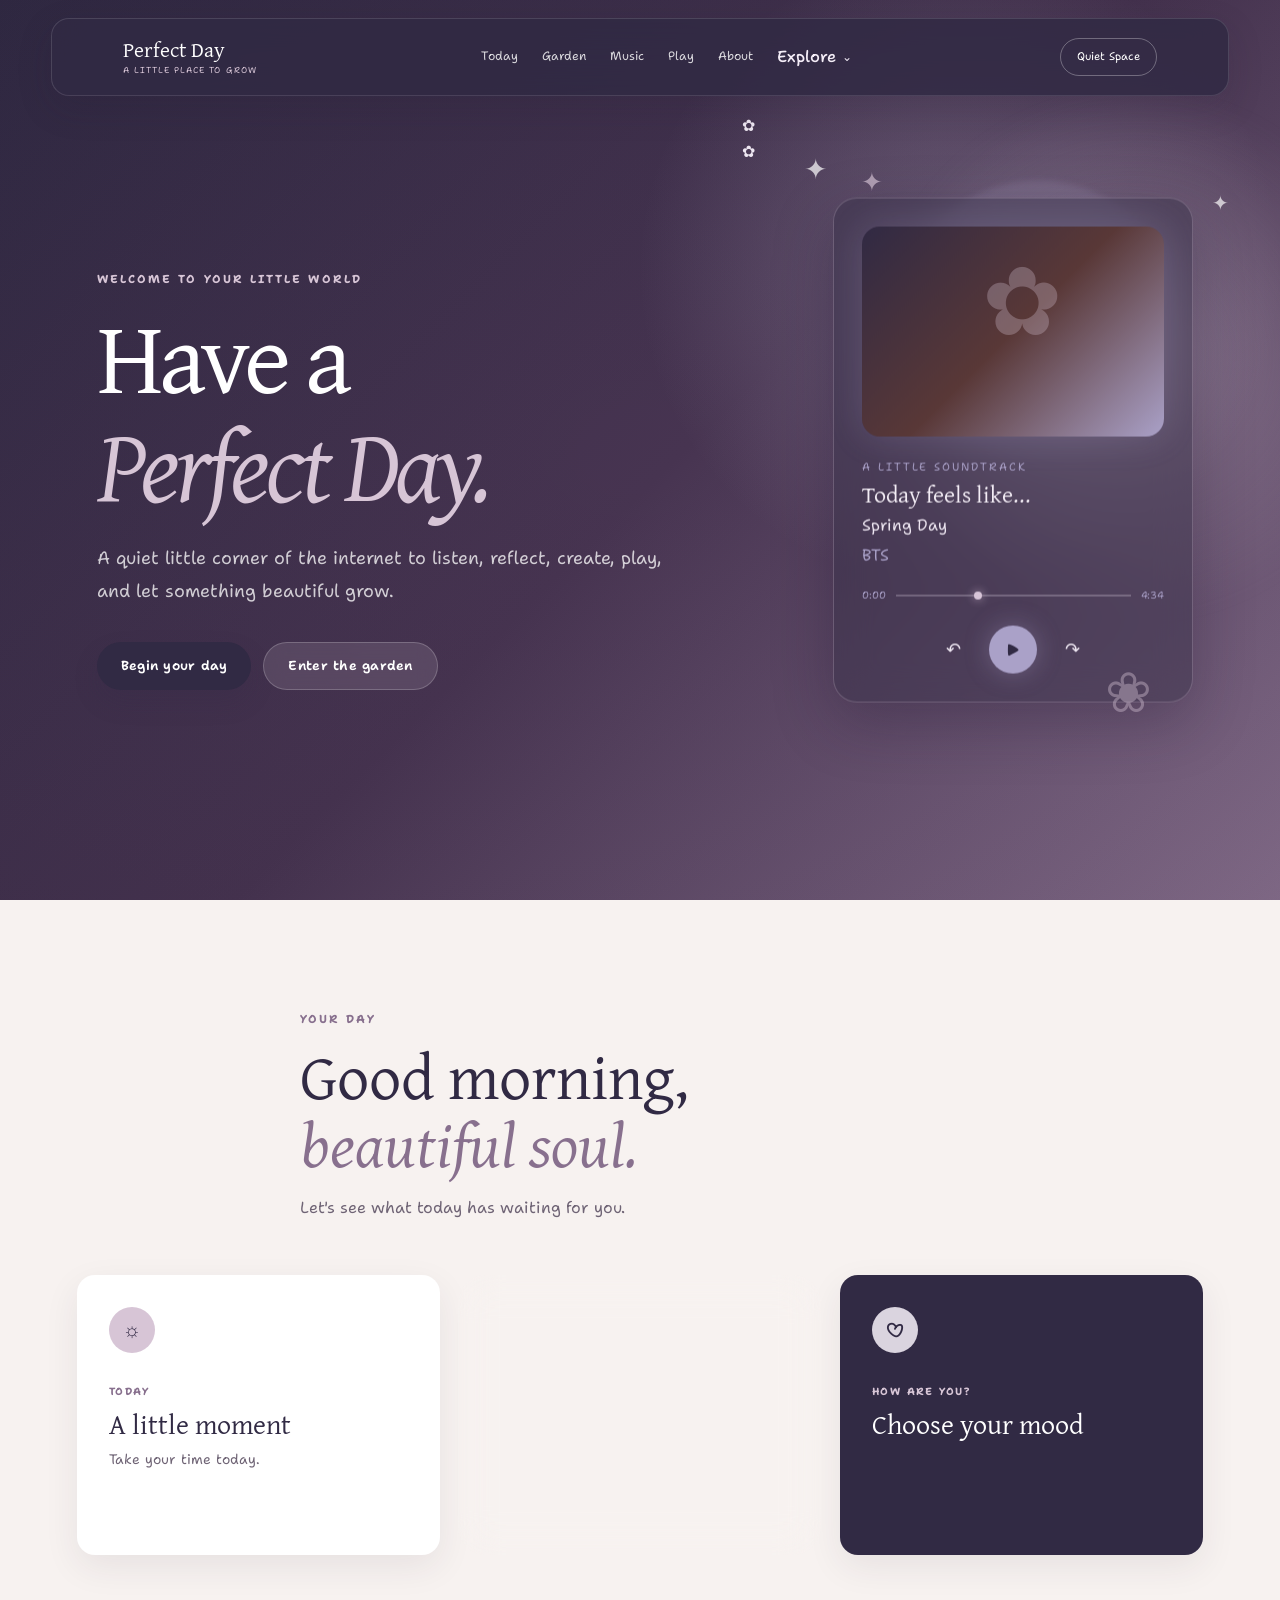
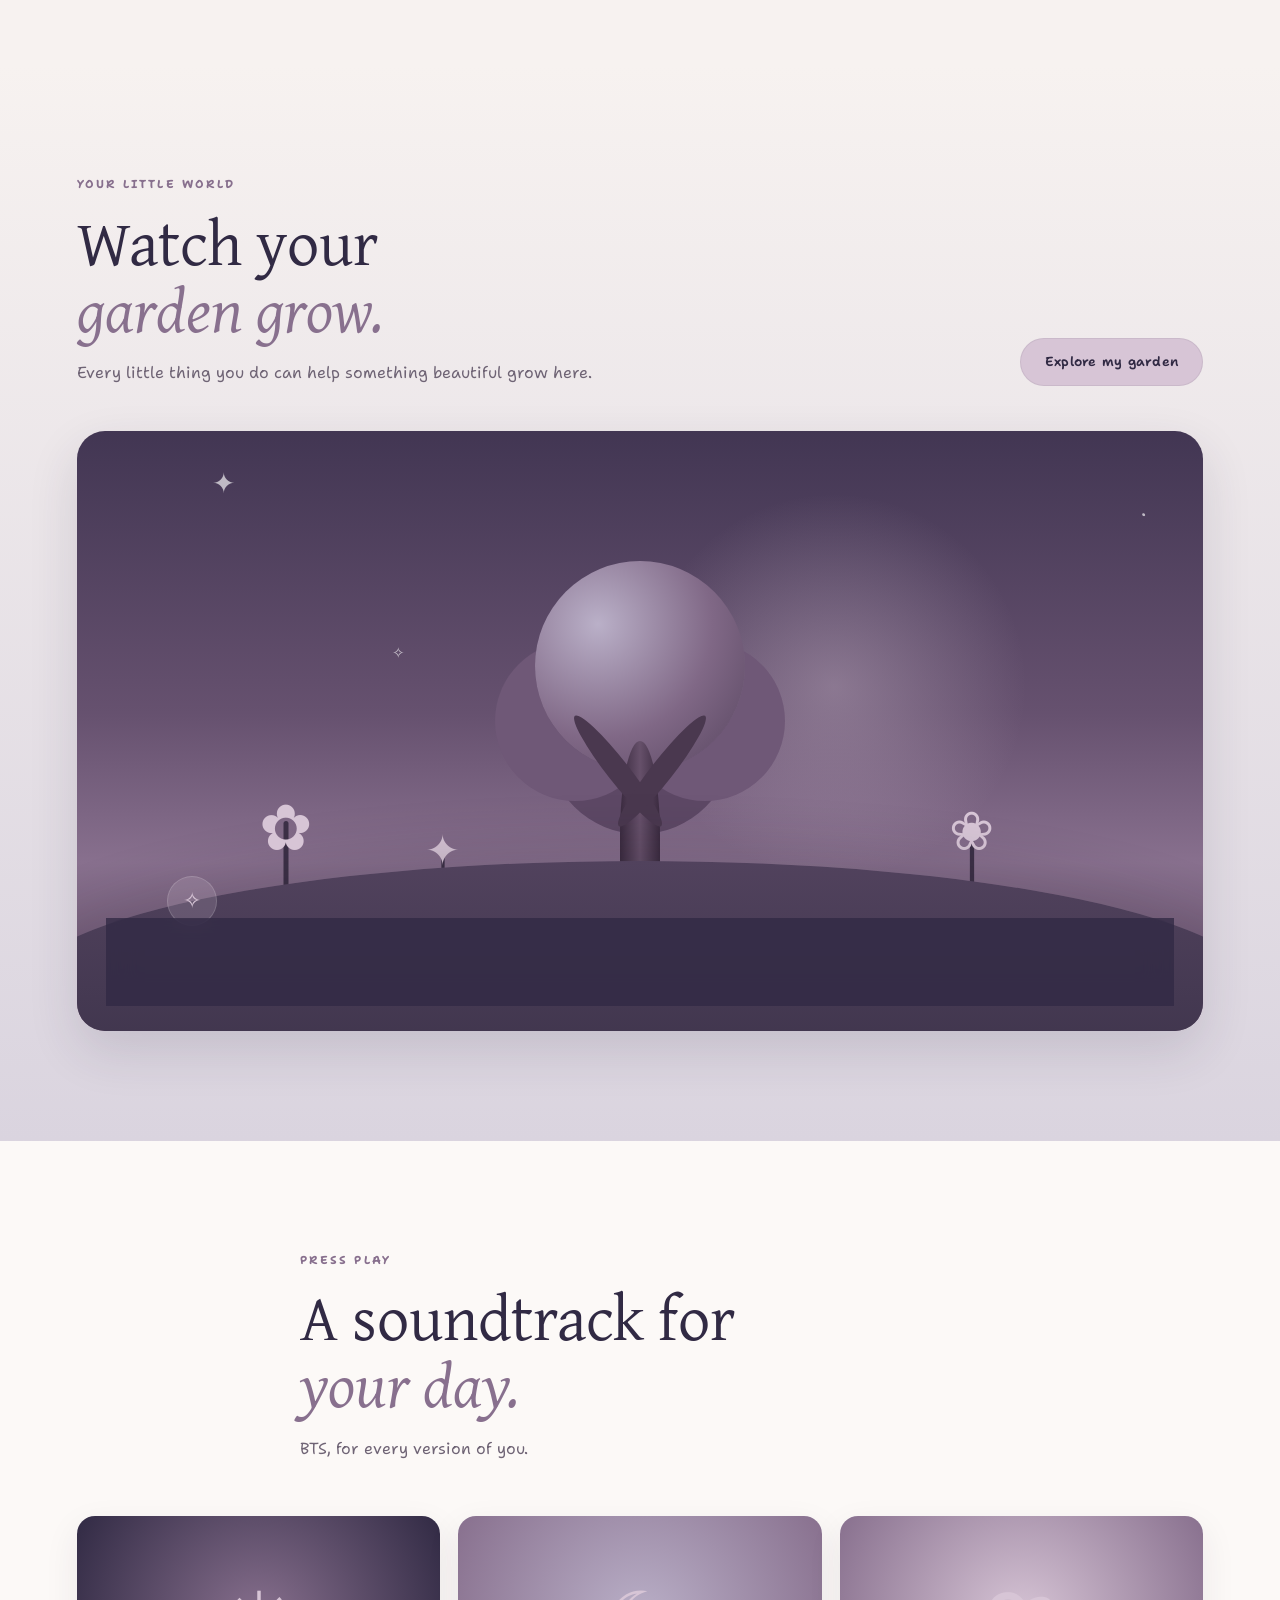
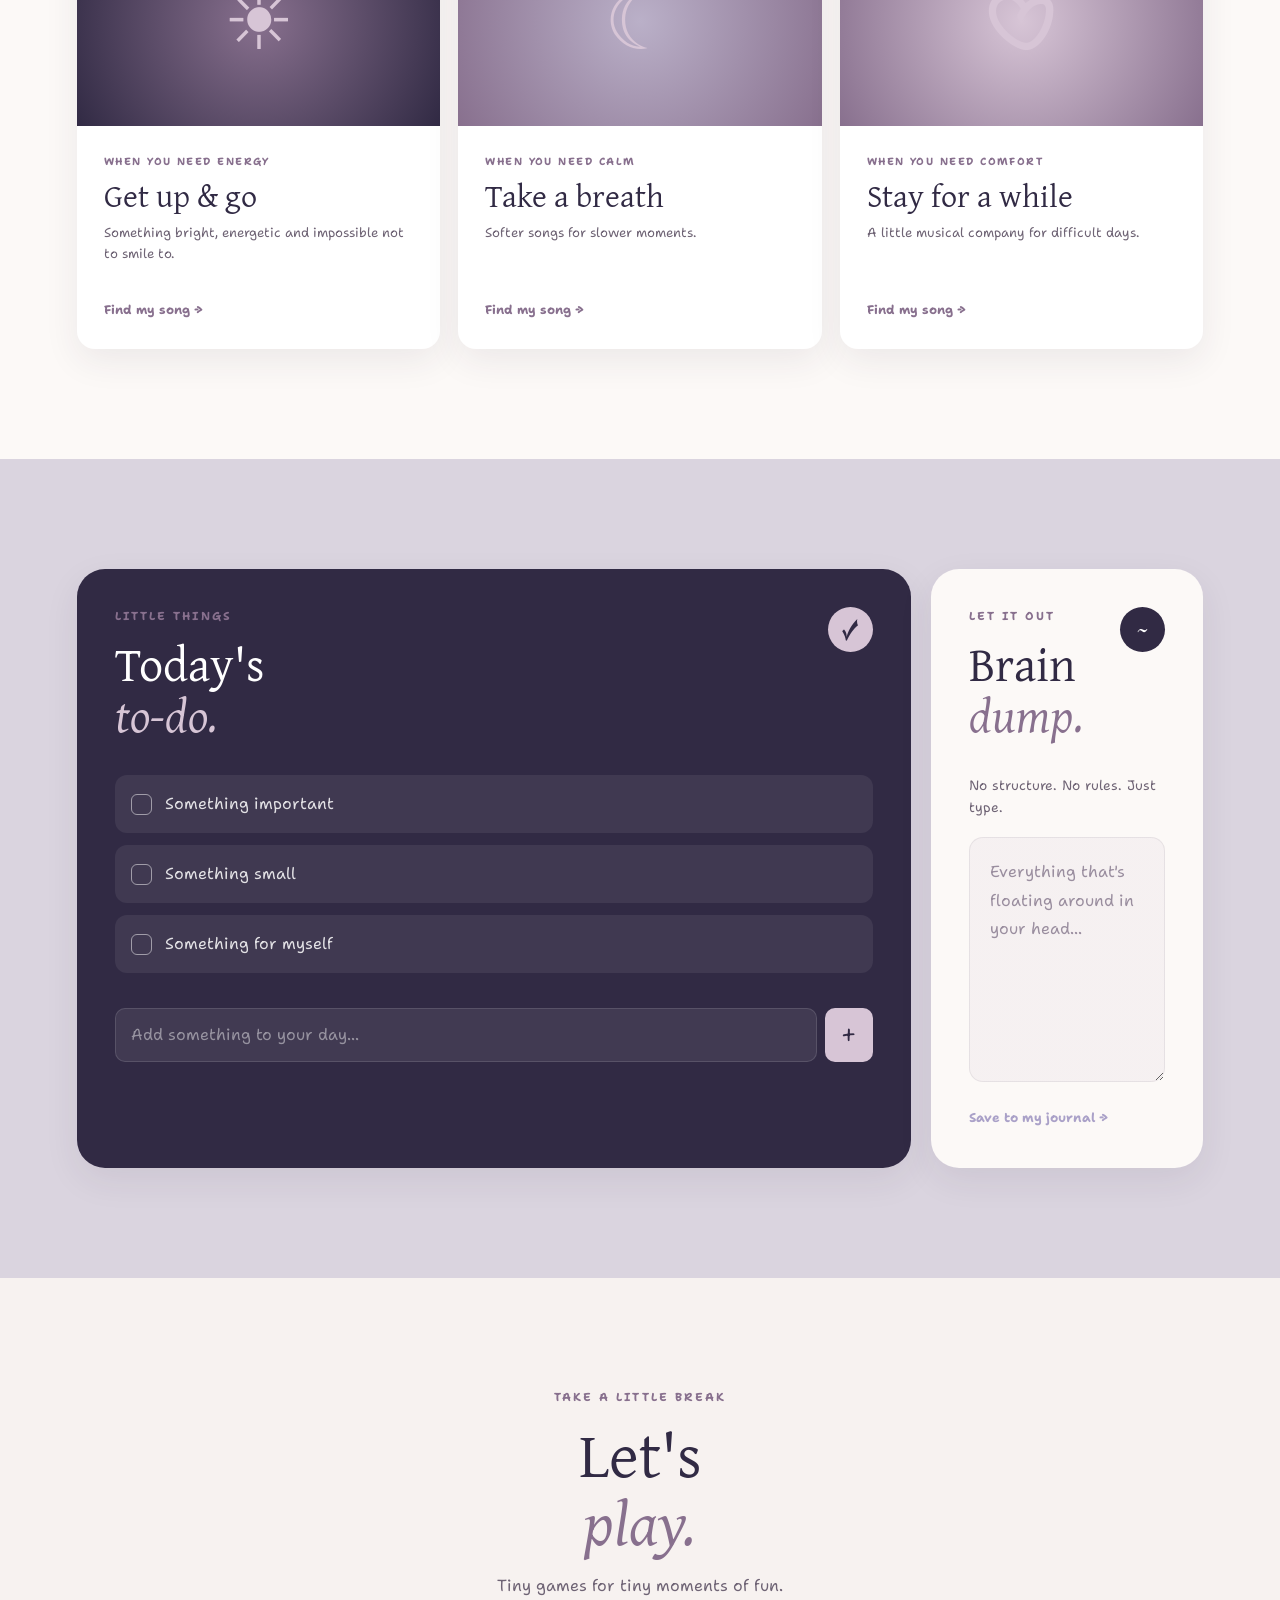
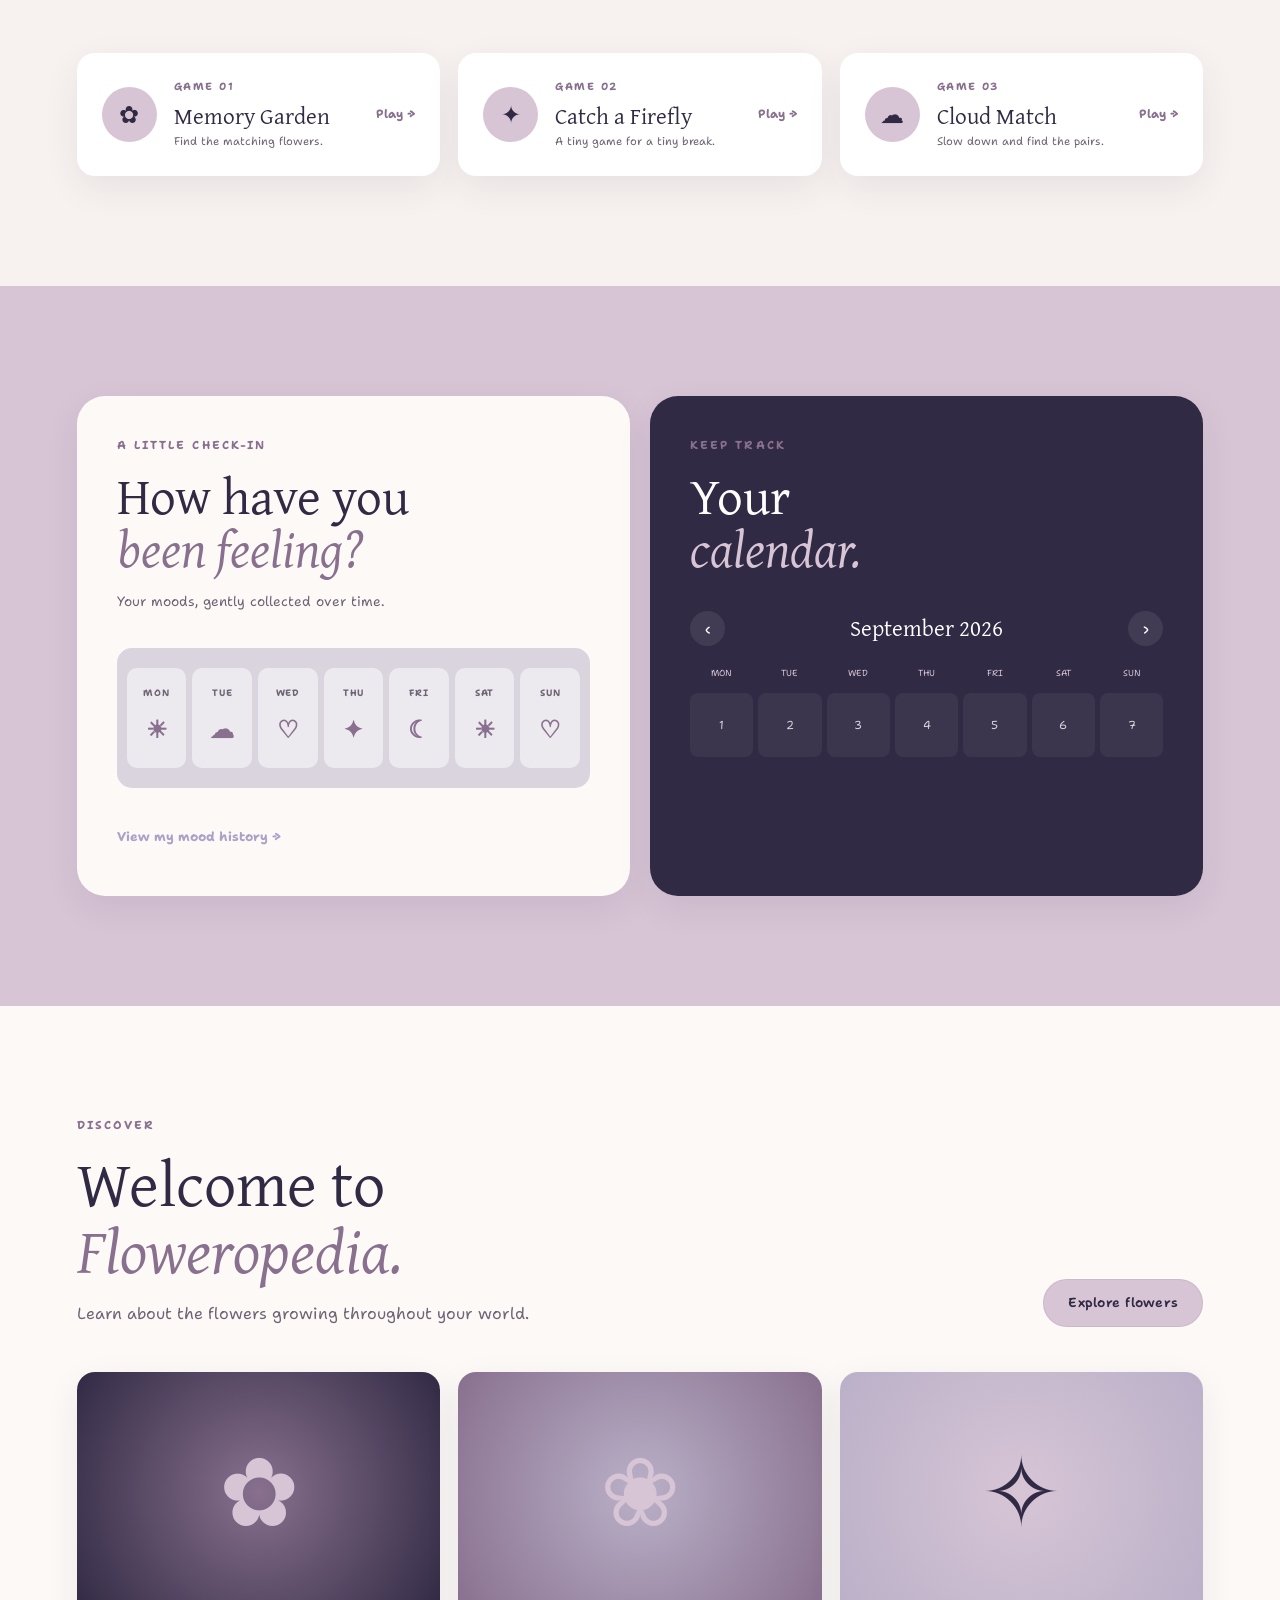
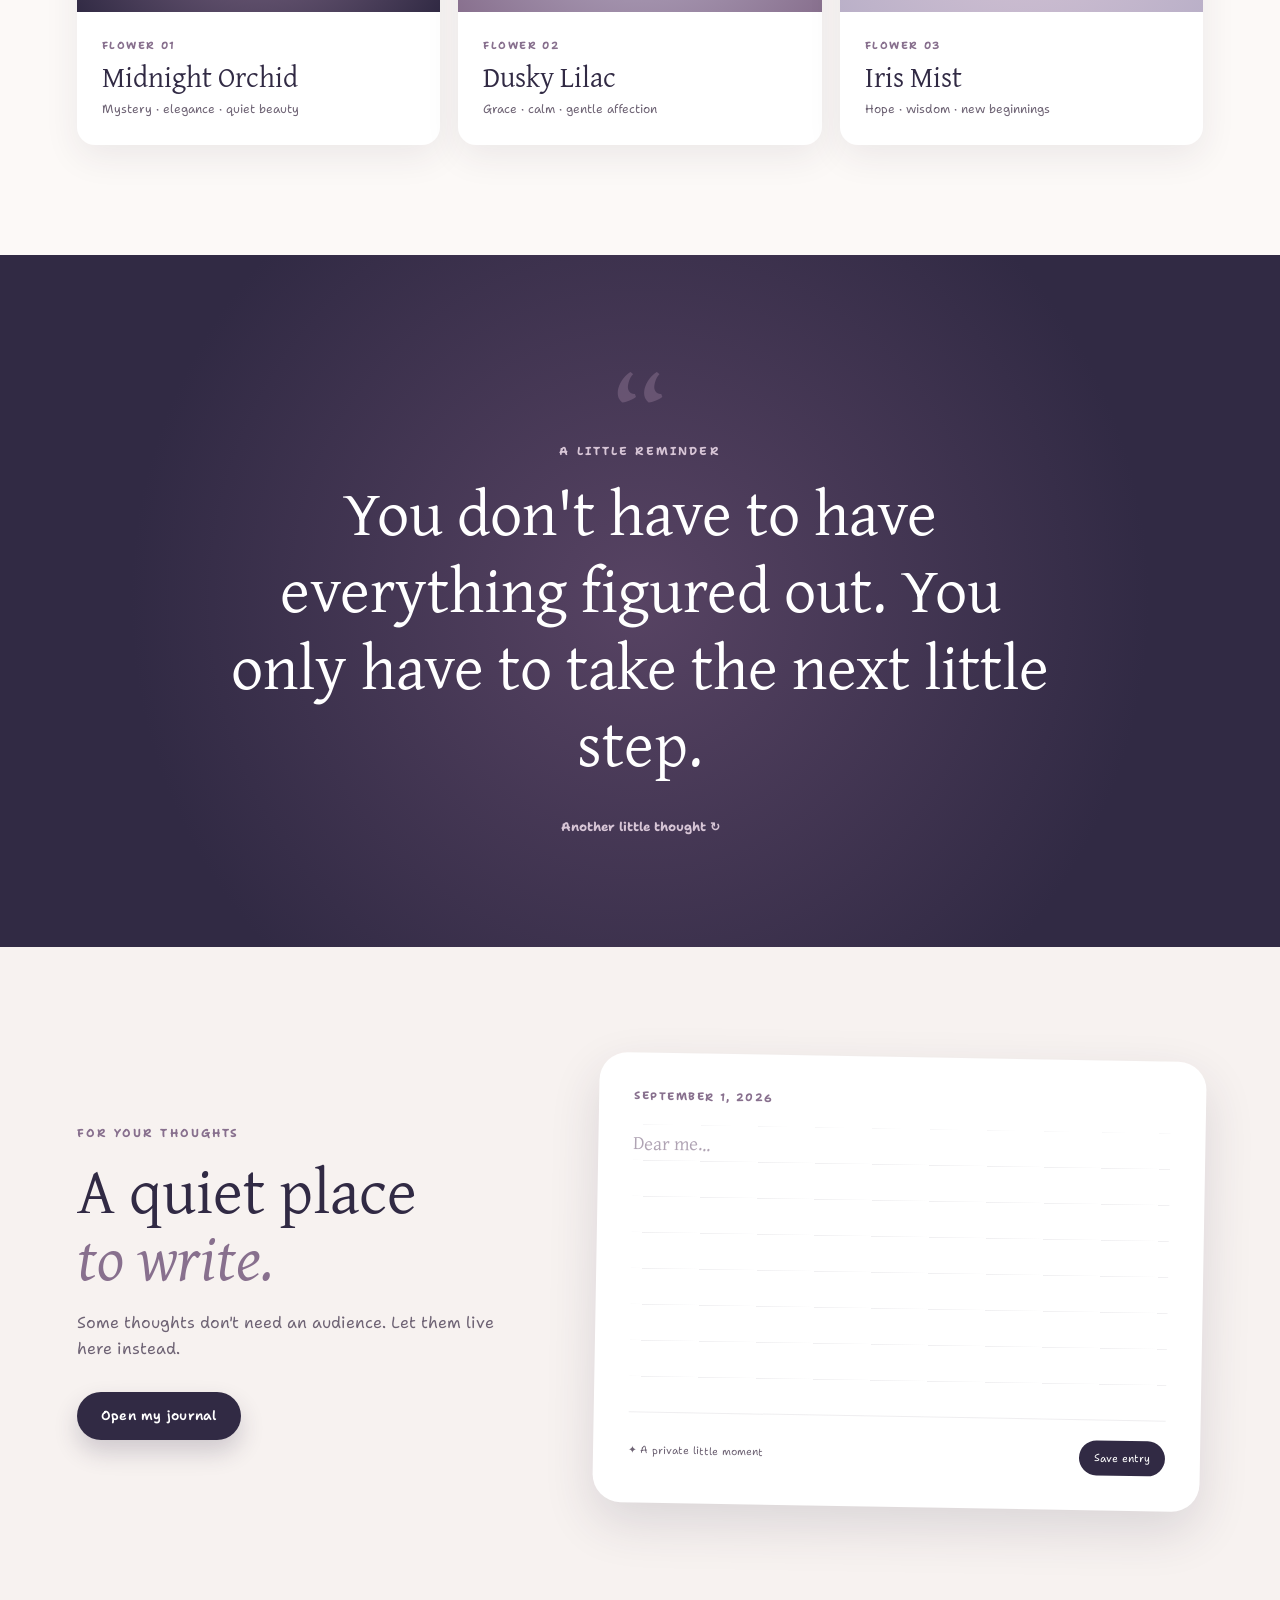
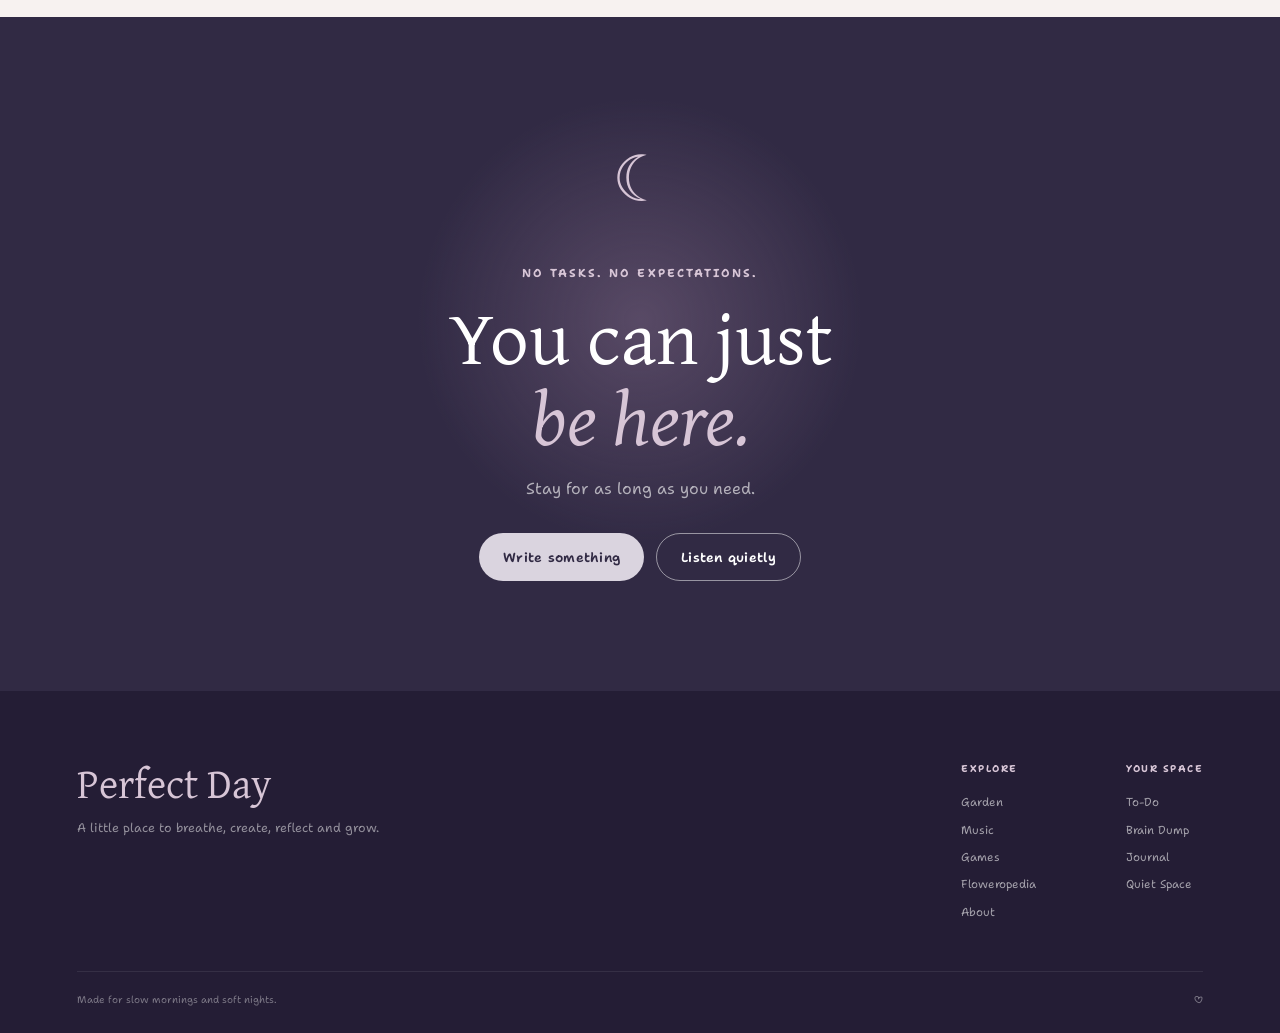
==== commit c964f7fb: "explore drop down works" ====
--- a/index.html
+++ b/index.html
@@ -101,7 +101,7 @@
                             Brain Dump
                         </a>
 
-                        <a href="#mood">
+                        <a href="mood.html">
                             Mood
                         </a>
 
@@ -177,7 +177,7 @@
                         Begin your day
                     </a>
 
-                    <a href="#garden" class="button button-secondary">
+                    <a href="garden.html" class="button button-secondary">
                         Enter the garden
                     </a>
 
@@ -290,7 +290,7 @@
                     </p>
 
 
-                    <h3 id="current-date">
+                    <h3 id="daily-title">
                         A beautiful day
                     </h3>
 
@@ -1601,6 +1601,8 @@
     ========================================== -->
 
     <script src="games.js"></script>
+    <script src="today.js"></script>
+    <script src="navigation.js"></script>
 
 </body>
 
--- a/styles.css
+++ b/styles.css
@@ -355,8 +355,30 @@
 
     pointer-events: auto;
 }
-
-
+.dropdown-button {
+    font-family: "Shantell Sans", sans-serif;
+    font-size: 16px;
+    font-weight: 500;
+    line-height: 1;
+    
+    color: #f4edf7;
+    background: none;
+    border: none;
+    
+    padding: 8px 10px;
+    margin: 0;
+    
+    cursor: pointer;
+}
+.navbar-logo a {
+    font-size: 22px;
+    font-weight: 600;
+}
+
+.navbar-links a,
+.dropdown-button {
+    white-space: nowrap;
+}
 /* ---------- Logo ---------- */
 
 .logo {
@@ -560,8 +582,25 @@
 
     transform: translateY(-2px);
 }
-
-
+/* Fix Explore button */
+.nav-dropdown .dropdown-button {
+    font-family: var(--body-font);
+    font-size: 16px ;
+    font-weight: 500 ;
+    line-height: 1.6 ;
+
+    color: #f4edf7;
+
+    padding: 8px 10px;
+    margin: 0;
+
+    background: transparent;
+    border: none ;
+}
+.nav-dropdown .dropdown-button span {
+    font-size: 12px ;
+    font-weight: 500 ;
+}
 /* =========================================================
    06. HERO
    ========================================================= */
@@ -3253,4 +3292,100 @@
     color: #312a44;
     opacity: 1;
     visibility: visible;
+}
+/* =========================
+   EXPLORE DROPDOWN
+   ========================= */
+
+.nav-dropdown {
+    position: relative;
+}
+.nav-dropdown::after {
+    content: "";
+    position: absolute;
+    left: 0;
+    right: 0;
+    top: 100%;
+    height: 15px;
+}
+.dropdown-button {
+     background: none;
+    border: none;
+    color: inherit;
+    font-family: inherit;
+    font-size: 18px;
+    font-weight: 500;
+    cursor: pointer;
+    padding: 0;
+    display: flex;
+    align-items: center;
+    gap: 6px;
+}
+
+.dropdown-menu {
+    display: none;
+
+    position: absolute;
+    top: 100%;
+    left: 50%;
+    transform: translateX(-50%);
+
+    min-width: 190px;
+    padding: 10px;
+
+    background: rgba(55, 45, 75, 0.97);
+    border: 1px solid rgba(255, 255, 255, 0.15);
+    border-radius: 16px;
+
+    box-shadow: 0 15px 35px rgba(20, 10, 30, 0.3);
+
+    z-index: 1000;
+}
+
+.dropdown-menu.open {
+    display: flex;
+    flex-direction: column;
+}
+
+.dropdown-menu a {
+    display: block;
+
+    padding: 10px 14px;
+
+    color: #f4eef7;
+    text-decoration: none;
+
+    border-radius: 10px;
+
+    transition: background 0.2s ease;
+}
+
+.dropdown-menu a:hover {
+    background: rgba(170, 161, 200, 0.2);
+}
+.dropdown-button span {
+    font-size: 14px;
+    line-height: 1;
+}
+.nav-dropdown .dropdown-button {
+    all: unset;
+    
+    font-family: var(--body-font);
+    font-size: 16px;
+    font-weight: 500;
+    line-height: 1.6;
+    
+    color: #f4edf7;
+    
+    display: flex;
+    align-items: center;
+    gap: 6px;
+    
+    cursor: pointer;
+    white-space: nowrap;
+}
+.nav-dropdown .dropdown-button span {
+    font-family: var(--body-font);
+    font-size: 12px;
+    font-weight: 500;
 }
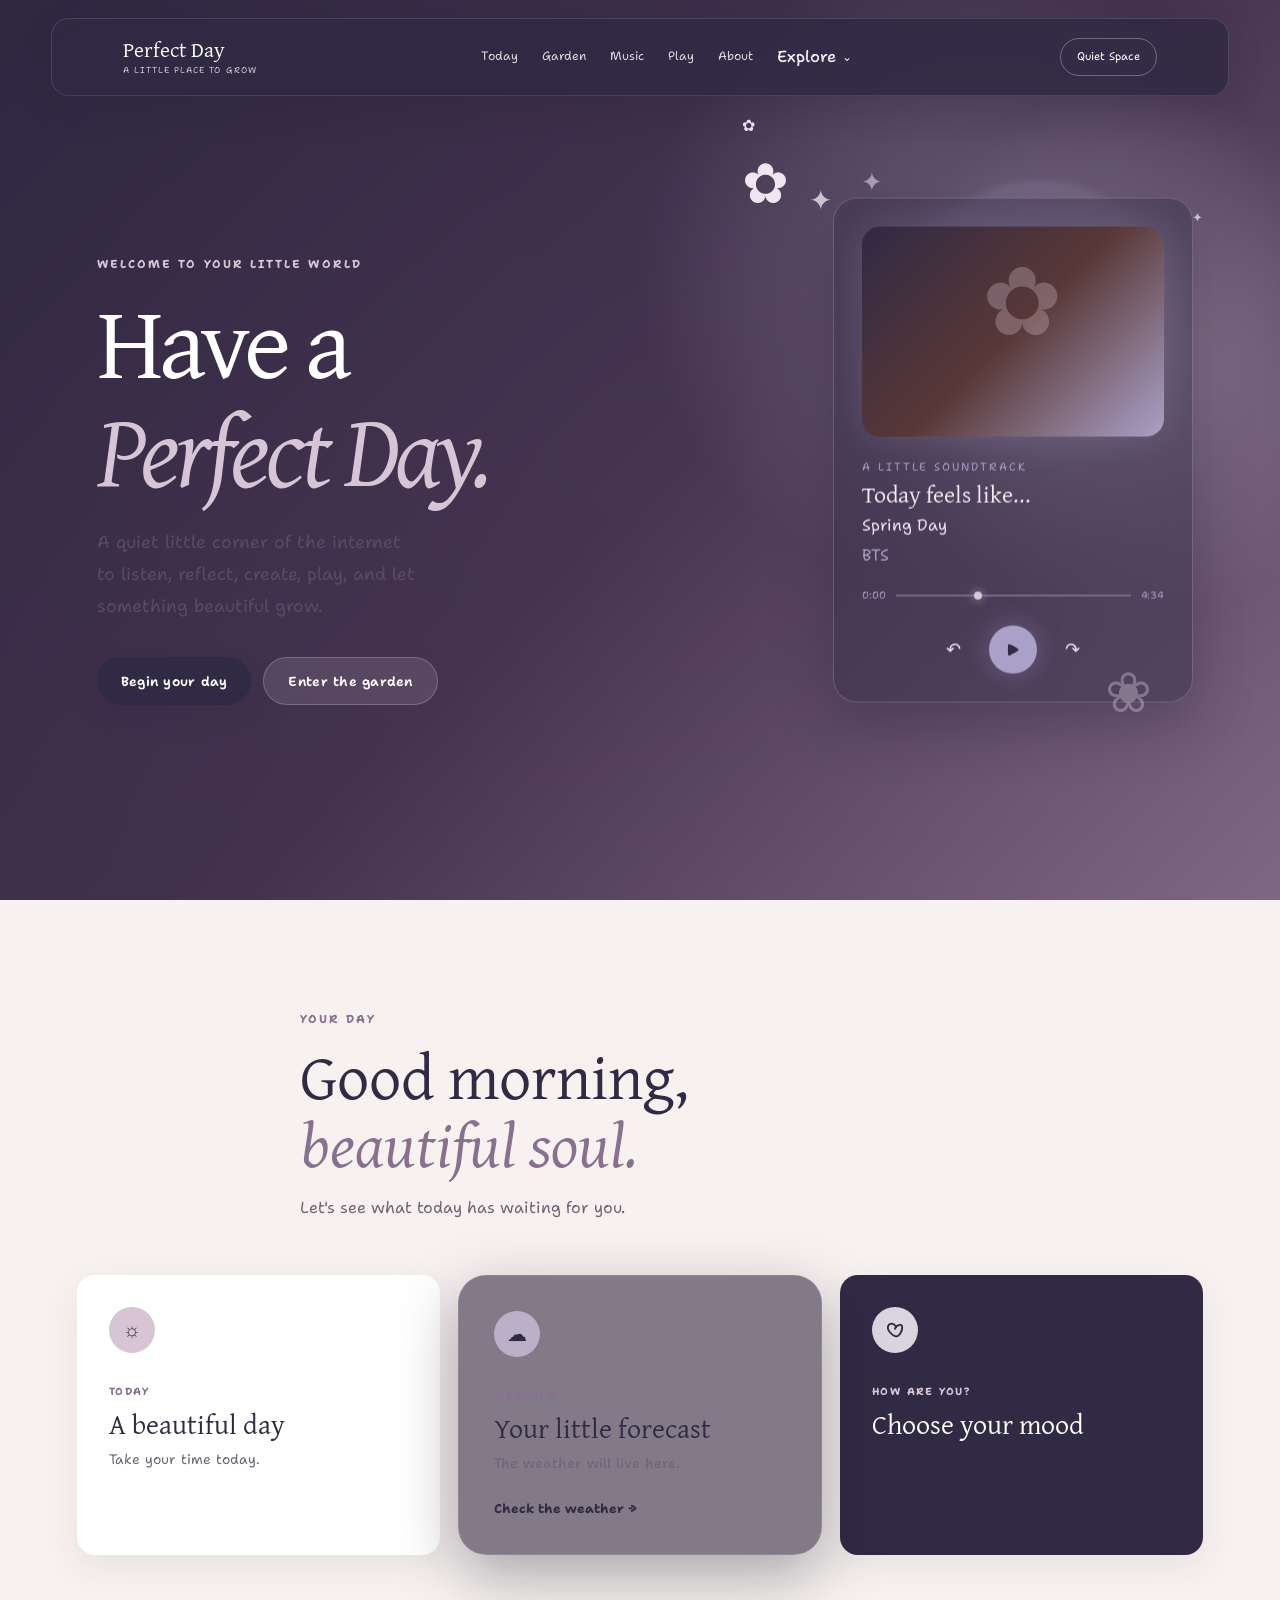
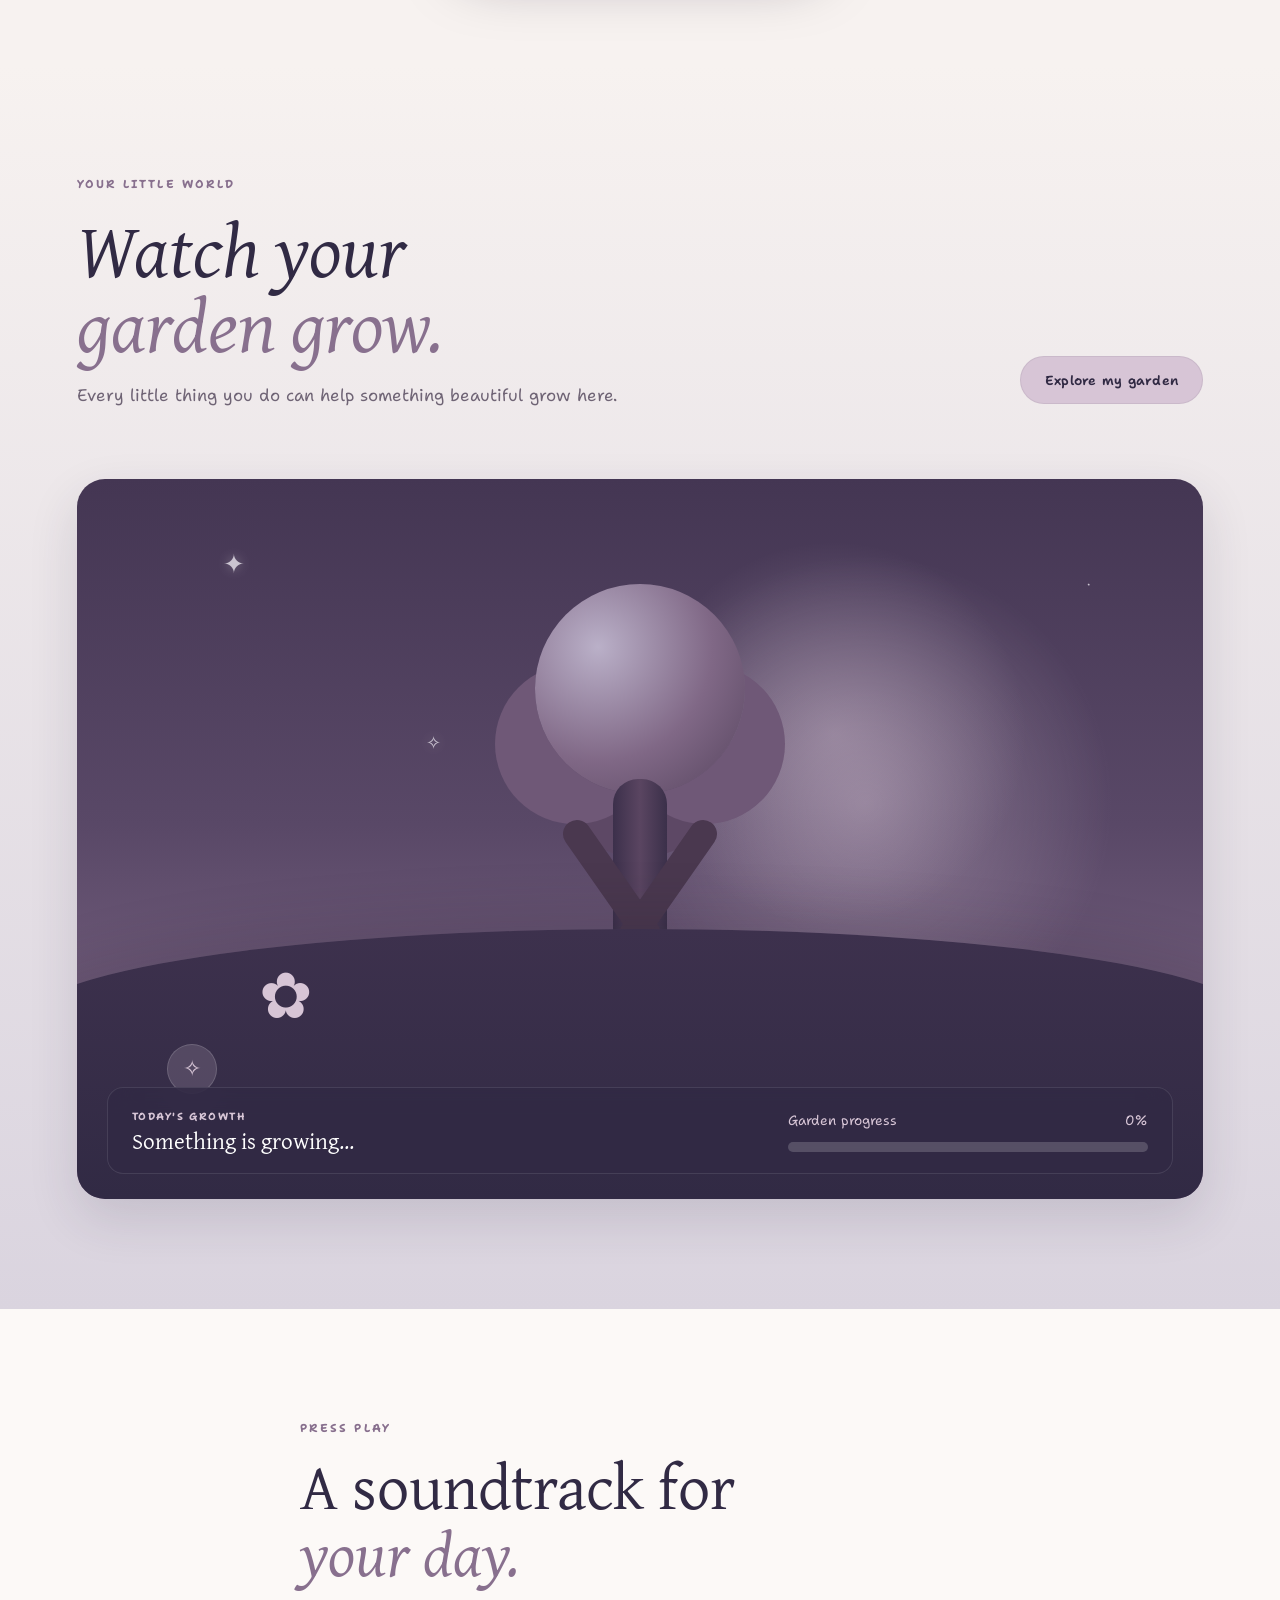
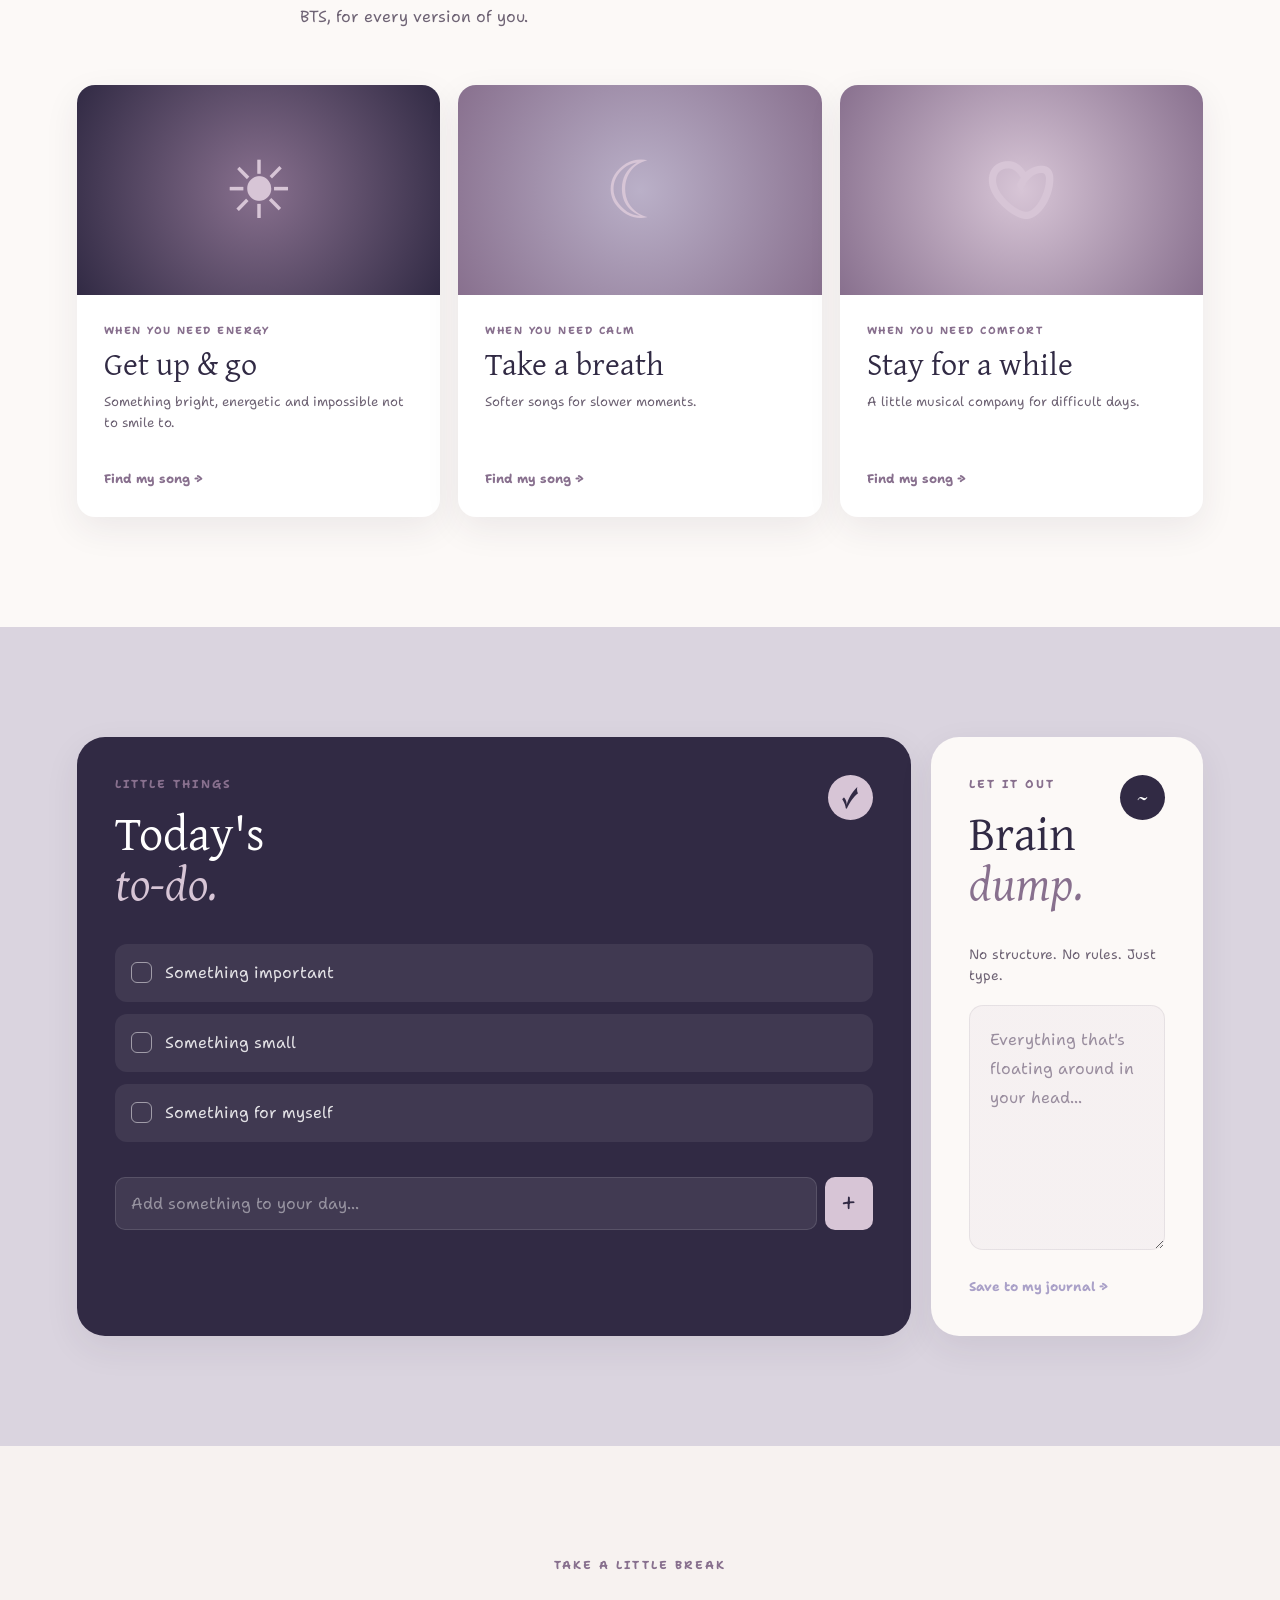
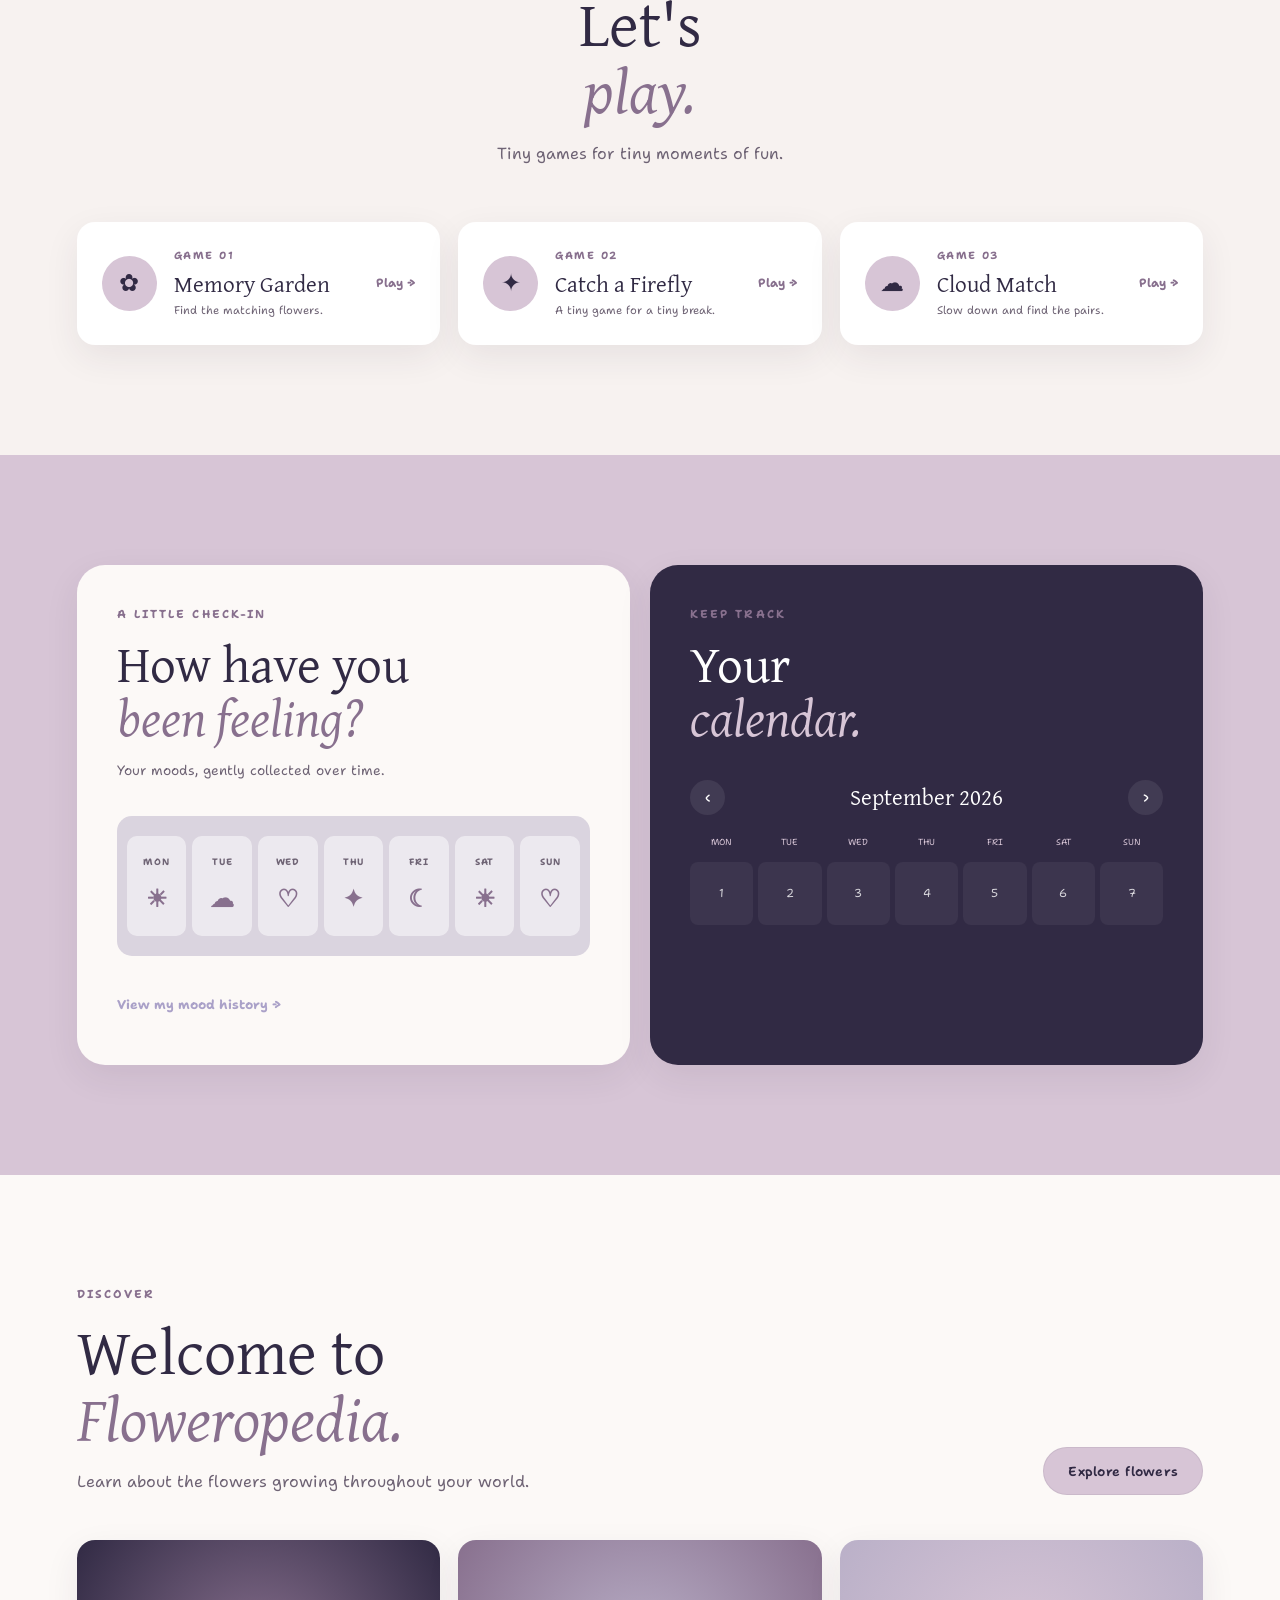
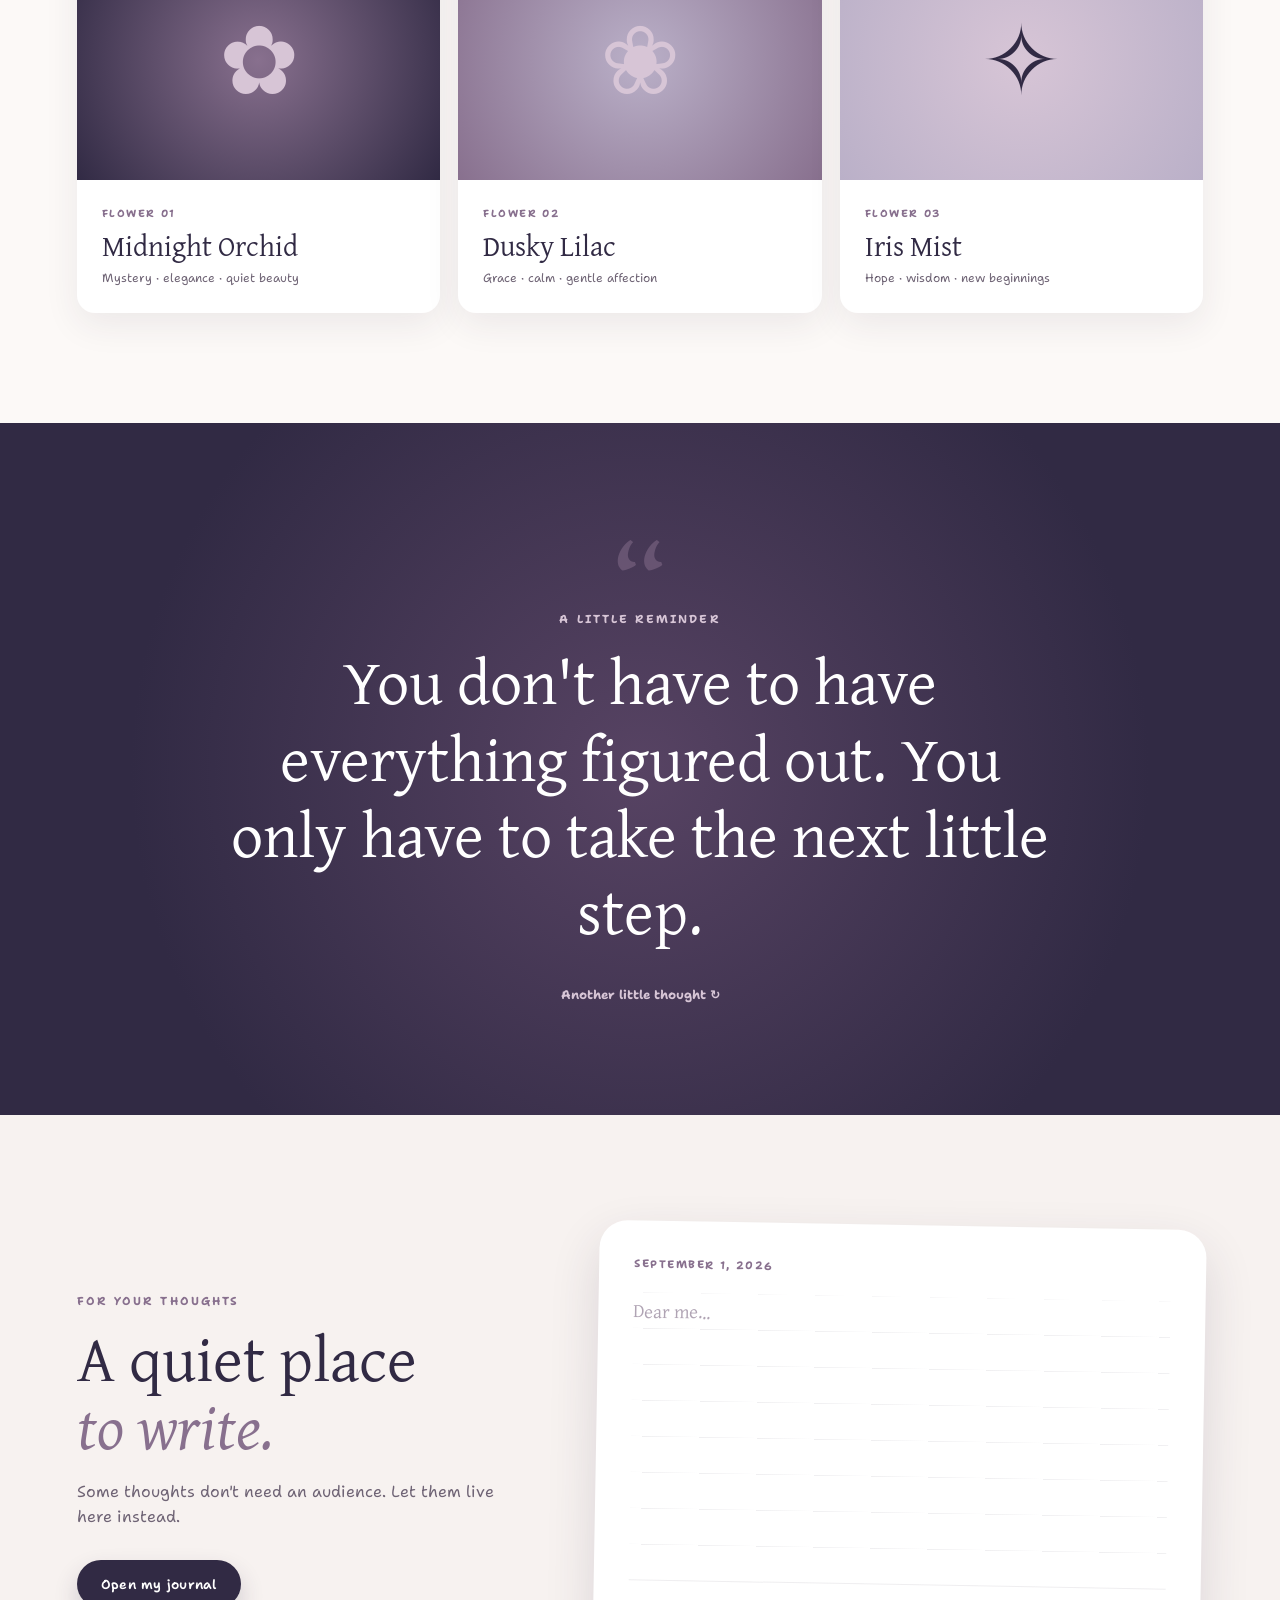
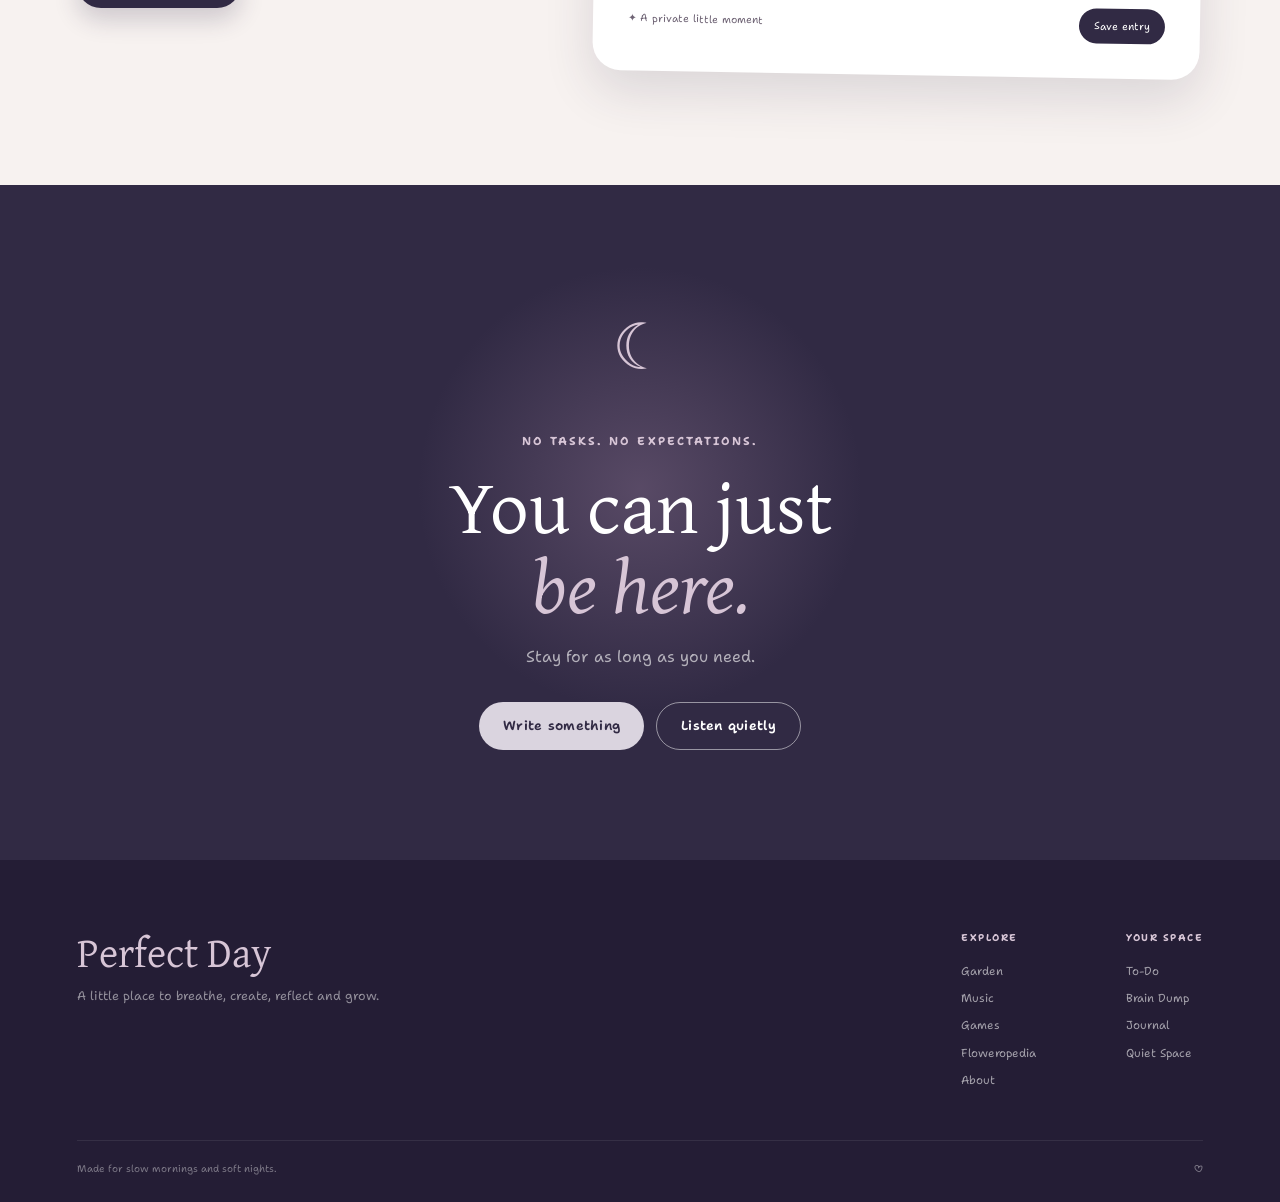
==== commit 60ad619a: "Garden fixed" ====
--- a/index.html
+++ b/index.html
@@ -368,35 +368,29 @@
 
             <div class="garden-intro">
 
-                <div class="section-heading">
-
-                    <p class="eyebrow">
-                        YOUR LITTLE WORLD
-                    </p>
-
-
-                    <h2>
-                        Watch your
-                        <span>garden grow.</span>
-                    </h2>
-
-
-                    <p>
-                        Every little thing you do can help something
-                        beautiful grow here.
-                    </p>
-
-                </div>
-
-
-                <a href="#" class="button button-secondary">
-                    Explore my garden
-                </a>
-
-            </div>
-
-
-
+    <div class="garden-heading">
+
+        <p class="eyebrow">
+            YOUR LITTLE WORLD
+        </p>
+
+        <h2>
+            <span class="garden-title-main">Watch your</span>
+            <span class="garden-title-accent">garden grow.</span>
+        </h2>
+
+        <p>
+            Every little thing you do can help something
+            beautiful grow here.
+        </p>
+
+    </div>
+
+    <a href="garden.html" class="button button-secondary">
+        Explore my garden
+    </a>
+
+</div>
             <!-- GARDEN -->
 
             <div class="garden-container">
@@ -508,28 +502,28 @@
                     </div>
 
 
-                    <div class="garden-progress">
-
-                        <div class="progress-label">
-
-                            <span>
-                                Garden progress
-                            </span>
-
-                            <span>
-                                0%
-                            </span>
-
-                        </div>
-
-
-                        <div class="progress-bar">
-
-                            <div class="progress-fill"></div>
-
-                        </div>
-
-                    </div>
+                   <div class="home-garden-progress">
+
+    <div class="progress-label">
+
+        <span>
+            Garden progress
+        </span>
+
+        <span>
+            0%
+        </span>
+
+    </div>
+
+
+    <div class="progress-bar">
+
+        <div class="progress-fill"></div>
+
+    </div>
+
+</div>
 
                 </div>
 
--- a/styles.css
+++ b/styles.css
@@ -3388,4 +3388,319 @@
     font-family: var(--body-font);
     font-size: 12px;
     font-weight: 500;
+}
+.home-garden-progress {
+    flex: 1;
+}
+
+.home-garden-progress .progress-label {
+    display: flex;
+    justify-content: space-between;
+    align-items: center;
+
+    margin-bottom: 10px;
+
+    color: var(--plum-blossom);
+    font-size: 0.85rem;
+}
+
+.home-garden-progress .progress-bar {
+    width: 100%;
+    height: 10px;
+
+    overflow: hidden;
+
+    border-radius: 999px;
+
+    background: rgba(255, 255, 255, 0.18);
+}
+
+.home-garden-progress .progress-fill {
+    width: 0%;
+    height: 100%;
+
+    border-radius: inherit;
+
+    background: var(--plum-blossom);
+}
+/* =========================================================
+   HOMEPAGE GARDEN INTRO — FIX
+   ========================================================= */
+
+.garden-section .garden-intro {
+    width: min(100%, var(--max-width));
+    margin: 0 auto 70px;
+
+    display: flex;
+    align-items: flex-end;
+    justify-content: space-between;
+
+    gap: 60px;
+}
+
+
+/* Keep all Garden introduction text together */
+
+.garden-section .garden-intro .section-heading {
+    display: block;
+    width: 100%;
+    max-width: 760px;
+}
+
+
+/* Eyebrow */
+
+.garden-section .garden-intro .eyebrow {
+    display: block;
+    margin-bottom: 18px;
+}
+
+
+/* Main heading */
+
+.garden-section .garden-intro .section-heading h2 {
+    display: block;
+    width: 100%;
+    max-width: 700px;
+
+    margin-bottom: 18px;
+
+    font-family: var(--heading-font);
+    font-size: clamp(2.6rem, 5vw, 4.4rem);
+    line-height: 1.05;
+}
+
+
+/* Italic "garden grow." */
+
+.garden-section .garden-intro .section-heading h2 span {
+    display: block;
+}
+
+
+/* Description */
+
+.garden-section .garden-intro .section-heading > p:last-child {
+    display: block;
+    width: 100%;
+    max-width: 700px;
+
+    margin-top: 0;
+}
+
+
+/* Explore button */
+
+.garden-section .garden-intro > .button {
+    flex-shrink: 0;
+    margin-bottom: 5px;
+}
+
+
+/* Responsive */
+
+@media (max-width: 900px) {
+
+    .garden-section .garden-intro {
+        flex-direction: column;
+        align-items: flex-start;
+        gap: 30px;
+    }
+
+    .garden-section .garden-intro .section-heading {
+        width: 100%;
+    }
+
+}
+/* =========================================================
+   GARDEN SECTION — FINAL LAYOUT FIX
+   ========================================================= */
+
+.garden-section .garden-intro {
+    width: 100%;
+    max-width: 1240px;
+
+    margin: 0 auto 70px;
+
+    display: grid;
+    grid-template-columns: minmax(0, 1fr) auto;
+    align-items: end;
+    gap: 50px;
+}
+
+
+.garden-section .garden-intro .section-heading {
+    width: 100%;
+    max-width: 700px;
+
+    margin: 0;
+}
+
+
+.garden-section .garden-intro .section-heading h2 {
+    width: 100%;
+    max-width: 700px;
+
+    margin: 0 0 18px;
+
+    font-size: clamp(3rem, 5vw, 4.4rem);
+    line-height: 1.05;
+}
+
+
+.garden-section .garden-intro .section-heading h2 span {
+    display: inline;
+}
+
+
+.garden-section .garden-intro .section-heading > p:last-child {
+    width: 100%;
+    max-width: 700px;
+}
+
+
+.garden-section .garden-intro > .button {
+    width: auto;
+    flex-shrink: 0;
+
+    margin: 0 0 5px;
+}
+
+
+/* Mobile */
+@media (max-width: 900px) {
+
+    .garden-section .garden-intro {
+        grid-template-columns: 1fr;
+        gap: 25px;
+    }
+
+    .garden-section .garden-intro .section-heading,
+    .garden-section .garden-intro .section-heading h2 {
+        max-width: 100%;
+    }
+
+}
+/* =========================================================
+   GARDEN INTRO
+   ========================================================= */
+
+.garden-section .garden-intro {
+    width: min(100%, 1240px);
+    margin: 0 auto 70px;
+
+    display: flex;
+    align-items: flex-end;
+    justify-content: space-between;
+
+    gap: 60px;
+
+    text-align: left;
+}
+
+
+/* Heading area */
+
+.garden-section .garden-heading {
+    width: 100%;
+    max-width: 760px;
+
+    margin: 0;
+    padding: 0;
+
+    text-align: left;
+}
+
+
+/* Small label */
+
+.garden-section .garden-heading .eyebrow {
+    margin-bottom: 18px;
+
+    text-align: left;
+}
+
+
+/* Main heading */
+
+.garden-section .garden-heading h2 {
+    margin: 0 0 20px;
+
+    max-width: 760px;
+
+    color: var(--midnight-orchid);
+
+    font-family: var(--heading-font);
+    font-size: clamp(3.5rem, 6vw, 5.5rem);
+    font-weight: 400;
+
+    line-height: 0.98;
+
+    text-align: left;
+}
+
+
+/* "Watch your" */
+
+.garden-section .garden-title-main {
+    display: block;
+
+    color: var(--midnight-orchid);
+
+    white-space: nowrap;
+}
+
+
+/* "garden grow." */
+
+.garden-section .garden-title-accent {
+    display: block;
+
+    color: var(--dusky-lilac);
+
+    font-style: italic;
+
+    white-space: nowrap;
+}
+
+
+/* Description */
+
+.garden-section .garden-heading > p:last-child {
+    max-width: 700px;
+
+    margin: 0;
+
+    color: var(--muted-text);
+
+    font-size: 1.05rem;
+
+    text-align: left;
+}
+
+
+/* Explore button */
+
+.garden-section .garden-intro > .button {
+    flex-shrink: 0;
+
+    margin-bottom: 5px;
+}
+
+
+/* Mobile */
+
+@media (max-width: 900px) {
+
+    .garden-section .garden-intro {
+        flex-direction: column;
+        align-items: flex-start;
+
+        gap: 25px;
+    }
+
+    .garden-section .garden-heading h2 {
+        font-size: clamp(3rem, 10vw, 4.5rem);
+    }
+
 }
--- a/garden.css
+++ b/garden.css
@@ -0,0 +1,662 @@
+/* =========================================================
+   GARDEN PAGE
+   ========================================================= */
+
+
+/* =========================================================
+   01. PAGE
+   ========================================================= */
+
+.garden-page {
+    width: 100%;
+    padding: 150px 6vw 80px;
+}
+/* =========================================================
+   02. INTRODUCTION
+   ========================================================= */
+
+.garden-hero,
+.garden-intro {
+    display: grid;
+    grid-template-columns: 200px 1fr 300px;
+    align-items: end;
+    gap: 40px;
+    width: min(100%, 1240px);
+    margin: 0 auto 70px;
+}
+
+/* Left Label Alignment */
+.garden-hero .section-label,
+.garden-intro .section-label {
+    margin-bottom: 0;
+    align-self: end;
+    font-family: var(--font-handwriting, sans-serif);
+    font-size: 0.85rem;
+    letter-spacing: 2px;
+    text-transform: uppercase;
+    color: #8a7b8e;
+}
+
+/* Center Large Heading */
+.garden-hero .hero-title,
+.garden-intro h1 {
+    margin: 0;
+    font-family: var(--heading-font, serif);
+    font-size: 4.5rem;
+    line-height: 1.05;
+    text-align: left;
+    color: #38293d;
+}
+
+.garden-hero .hero-title em,
+.garden-intro h1 span {
+    display: inline;
+    font-style: italic;
+    color: #7b6282;
+}
+
+/* Right Description Paragraph */
+.garden-hero .hero-description,
+.garden-description {
+    margin: 0;
+    align-self: end;
+    font-family: var(--body-font, sans-serif);
+    font-size: 1.1rem;
+    line-height: 1.5;
+    max-width: 320px;
+    color: #5a4b5e;
+}
+/* =========================================================
+   03. MAIN GARDEN CONTAINER
+   ========================================================= */
+
+.garden-container {
+    position: relative;
+
+    width: min(100%, 1240px);
+    min-height: 720px;
+
+    margin: 0 auto;
+
+    overflow: hidden;
+
+    border-radius: var(--radius-large);
+
+    background:
+        radial-gradient(
+            circle at 70% 45%,
+            rgba(215, 197, 214, 0.38),
+            transparent 28%
+        ),
+        linear-gradient(
+            180deg,
+            #443653 0%,
+            #594867 48%,
+            #88708e 100%
+        );
+
+    box-shadow: var(--shadow-medium);
+}
+
+
+/* =========================================================
+   04. DECORATIVE STARS
+   ========================================================= */
+
+.garden-star {
+    position: absolute;
+
+    z-index: 5;
+
+    color: var(--silver-wisteria);
+
+    font-size: 1.6rem;
+
+    text-shadow:
+        0 0 12px rgba(255, 255, 255, 0.35);
+
+    opacity: 0.9;
+}
+
+.star-one {
+    top: 65px;
+    left: 13%;
+}
+
+.star-two {
+    top: 250px;
+    left: 31%;
+
+    font-size: 1.1rem;
+}
+
+.star-three {
+    top: 95px;
+    right: 10%;
+
+    font-size: 0.8rem;
+}
+
+
+/* =========================================================
+   05. GARDEN SCENE
+   ========================================================= */
+
+.garden-scene {
+    position: absolute;
+
+    top: 0;
+    left: 0;
+
+    width: 100%;
+    height: 100%;
+
+    overflow: hidden;
+}
+
+
+/* =========================================================
+   06. SOFT GLOW
+   ========================================================= */
+
+.garden-glow {
+    position: absolute;
+
+    top: 170px;
+    left: 50%;
+
+    width: 330px;
+    height: 330px;
+
+    transform: translateX(-50%);
+
+    border-radius: 50%;
+
+    background:
+        radial-gradient(
+            circle,
+            rgba(218, 212, 223, 0.65) 0%,
+            rgba(186, 176, 200, 0.28) 38%,
+            transparent 72%
+        );
+
+    filter: blur(5px);
+}
+
+
+/* =========================================================
+   07. TREE
+   ========================================================= */
+
+.garden-tree {
+    position: absolute;
+
+    left: 50%;
+    bottom: 185px;
+
+    width: 420px;
+    height: 430px;
+
+    transform: translateX(-50%);
+}
+
+
+/* Main tree crown */
+
+.tree-top {
+    position: absolute;
+
+    top: 0;
+    left: 50%;
+
+    width: 300px;
+    height: 300px;
+
+    transform: translateX(-50%);
+
+    border-radius: 50%;
+
+    background:
+        radial-gradient(
+            circle at 35% 30%,
+            #c9bdd2 0%,
+            #a99ab6 42%,
+            #79657f 100%
+        );
+
+    box-shadow:
+        0 0 55px rgba(215, 197, 214, 0.2);
+}
+
+
+/* Left side of tree */
+
+.tree-side.left {
+    position: absolute;
+
+    top: 125px;
+    left: 25px;
+
+    width: 210px;
+    height: 210px;
+
+    border-radius: 50%;
+
+    background:
+        radial-gradient(
+            circle at 45% 35%,
+            #8d7995,
+            #695472
+        );
+}
+/* Branches */
+
+.tree-trunk::before,
+.tree-trunk::after {
+    content: "";
+
+    position: absolute;
+
+    top: 30px;
+
+    width: 28px;
+    height: 150px;
+
+    border-radius: 20px;
+
+    background: #4A384F;
+}
+
+.tree-trunk::before {
+    left: -15px;
+    transform: rotate(-35deg);
+}
+
+.tree-trunk::after {
+    right: -15px;
+    transform: rotate(35deg);
+}
+
+/* Right side of tree */
+
+.tree-side.right {
+    position: absolute;
+
+    top: 125px;
+    right: 25px;
+
+    width: 210px;
+    height: 210px;
+
+    border-radius: 50%;
+
+    background:
+        radial-gradient(
+            circle at 55% 35%,
+            #8d7995,
+            #695472
+        );
+}
+
+
+/* Tree trunk */
+
+.tree-trunk {
+    position: absolute;
+
+    bottom: 0;
+    left: 50%;
+
+    width: 54px;
+    height: 235px;
+
+    transform: translateX(-50%);
+
+    border-radius: 25px 25px 8px 8px;
+
+    background:
+        linear-gradient(
+            90deg,
+            #3c304b,
+            #5a4561,
+            #3b304a
+        );
+}
+
+/* =========================================================
+   08. FLOWERS
+   ========================================================= */
+
+.garden-flower {
+    position: absolute;
+
+    z-index: 4;
+
+    color: var(--plum-blossom);
+
+    font-size: 4rem;
+
+    text-shadow:
+        0 0 18px rgba(215, 197, 214, 0.35);
+}
+
+.flower-one {
+    left: 17%;
+    bottom: 195px;
+}
+
+.flower-two {
+    right: 17%;
+    bottom: 200px;
+
+    font-size: 3.5rem;
+}
+
+
+/* =========================================================
+   09. GROUND
+   ========================================================= */
+
+.garden-ground {
+    position: absolute;
+
+    left: -5%;
+    bottom: 0;
+
+    width: 110%;
+    height: 270px;
+
+    border-radius: 50% 50% 0 0 / 35% 35% 0 0;
+
+    background:
+        linear-gradient(
+            180deg,
+            #3d314d 0%,
+            #312a44 100%
+        );
+}
+
+
+/* =========================================================
+   10. PROGRESS CARD
+   ========================================================= */
+
+.garden-progress {
+    position: absolute;
+
+    z-index: 10;
+
+    left: 3%;
+    right: 3%;
+    bottom: 30px;
+
+    min-height: 125px;
+
+    padding: 25px 35px;
+
+    display: flex;
+    align-items: center;
+    justify-content: space-between;
+
+    gap: 50px;
+
+    border: 1px solid rgba(255, 255, 255, 0.12);
+
+    border-radius: 22px;
+
+    background: rgba(49, 42, 68, 0.88);
+
+    backdrop-filter: blur(14px);
+    -webkit-backdrop-filter: blur(14px);
+}
+
+
+/* Progress text */
+
+.progress-text {
+    flex: 1;
+}
+
+.progress-text .section-label {
+    margin-bottom: 8px;
+
+    color: var(--plum-blossom);
+
+    font-family: var(--body-font);
+    font-size: 0.72rem;
+    font-weight: 700;
+
+    letter-spacing: 0.16em;
+    text-transform: uppercase;
+}
+
+.progress-text h2 {
+    color: var(--white);
+
+    font-size: 1.8rem;
+}
+
+
+/* =========================================================
+   11. PROGRESS BAR
+   ========================================================= */
+
+.progress-area {
+    width: min(45%, 500px);
+}
+
+.progress-heading {
+    display: flex;
+    align-items: center;
+    justify-content: space-between;
+
+    margin-bottom: 10px;
+
+    color: var(--plum-blossom);
+
+    font-size: 0.85rem;
+}
+
+.progress-heading strong {
+    font-weight: 600;
+}
+
+.progress-bar {
+    width: 100%;
+    height: 10px;
+
+    overflow: hidden;
+
+    border-radius: 999px;
+
+    background: rgba(255, 255, 255, 0.18);
+}
+
+.progress-fill {
+    width: 0%;
+    height: 100%;
+
+    border-radius: inherit;
+
+    background: var(--plum-blossom);
+
+    transition: width 0.6s ease;
+}
+
+
+/* =========================================================
+   12. LITTLE REMINDER
+   ========================================================= */
+
+.garden-message {
+    width: min(100%, 900px);
+
+    margin: 110px auto 50px;
+
+    text-align: center;
+}
+
+.garden-message .section-label {
+    margin-bottom: 18px;
+
+    color: var(--dusky-lilac);
+
+    font-size: 0.75rem;
+    font-weight: 700;
+
+    letter-spacing: 0.18em;
+}
+
+.garden-message h2 {
+    color: var(--midnight-orchid);
+
+    font-size: clamp(2.5rem, 5vw, 4.2rem);
+}
+
+.garden-message h2 span {
+    display: block;
+
+    color: var(--dusky-lilac);
+
+    font-style: italic;
+}
+
+.garden-message > p:last-child {
+    margin-top: 20px;
+
+    color: var(--muted-text);
+
+    font-size: 1rem;
+}
+
+
+/* =========================================================
+   13. RESPONSIVE
+   ========================================================= */
+
+@media (max-width: 900px) {
+
+    .garden-page {
+        padding: 130px 4vw 60px;
+    }
+
+    .garden-container {
+        min-height: 650px;
+    }
+
+    .garden-tree {
+        transform: translateX(-50%) scale(0.85);
+        transform-origin: bottom center;
+    }
+
+    .garden-progress {
+        flex-direction: column;
+        align-items: stretch;
+
+        gap: 18px;
+
+        padding: 22px 25px;
+    }
+
+    .progress-area {
+        width: 100%;
+    }
+
+    .flower-one {
+        left: 8%;
+    }
+
+    .flower-two {
+        right: 8%;
+    }
+}
+
+
+@media (max-width: 600px) {
+
+    .garden-page {
+        padding: 110px 20px 50px;
+    }
+
+    .garden-intro {
+        margin-bottom: 45px;
+    }
+
+    .garden-intro h1 {
+        font-size: 3rem;
+    }
+
+    .garden-container {
+        min-height: 620px;
+
+        border-radius: 22px;
+    }
+
+    .garden-tree {
+        transform: translateX(-50%) scale(0.65);
+    }
+
+    .garden-glow {
+        top: 130px;
+
+        width: 250px;
+        height: 250px;
+    }
+
+    .garden-flower {
+        font-size: 2.5rem;
+    }
+
+    .flower-one {
+        left: 5%;
+    }
+
+    .flower-two {
+        right: 5%;
+    }
+
+    .garden-progress {
+        left: 4%;
+        right: 4%;
+        bottom: 20px;
+
+        padding: 20px;
+    }
+
+    .progress-text h2 {
+        font-size: 1.4rem;
+    }
+
+    .garden-message {
+        margin-top: 75px;
+    }
+}
+/* Small left label */
+.section-label {
+    font-family: var(--font-handwriting, sans-serif);
+    font-size: 0.85rem;
+    letter-spacing: 2px;
+    text-transform: uppercase;
+    color: #8a7b8e;
+}
+
+/* Large central heading */
+.hero-title {
+    font-family: var(--heading-font, serif);
+    font-size: 4.5rem;
+    line-height: 1.1;
+    color: #38293d;
+}
+
+.hero-title em {
+    font-style: italic;
+    color: #7b6282; /* Accent purple for 'garden' and 'grow' */
+}
+
+/* Right description paragraph */
+.hero-description {
+    font-family: var(--body-font, sans-serif);
+    font-size: 1.1rem;
+    max-width: 320px;
+    color: #5a4b5e;
+}
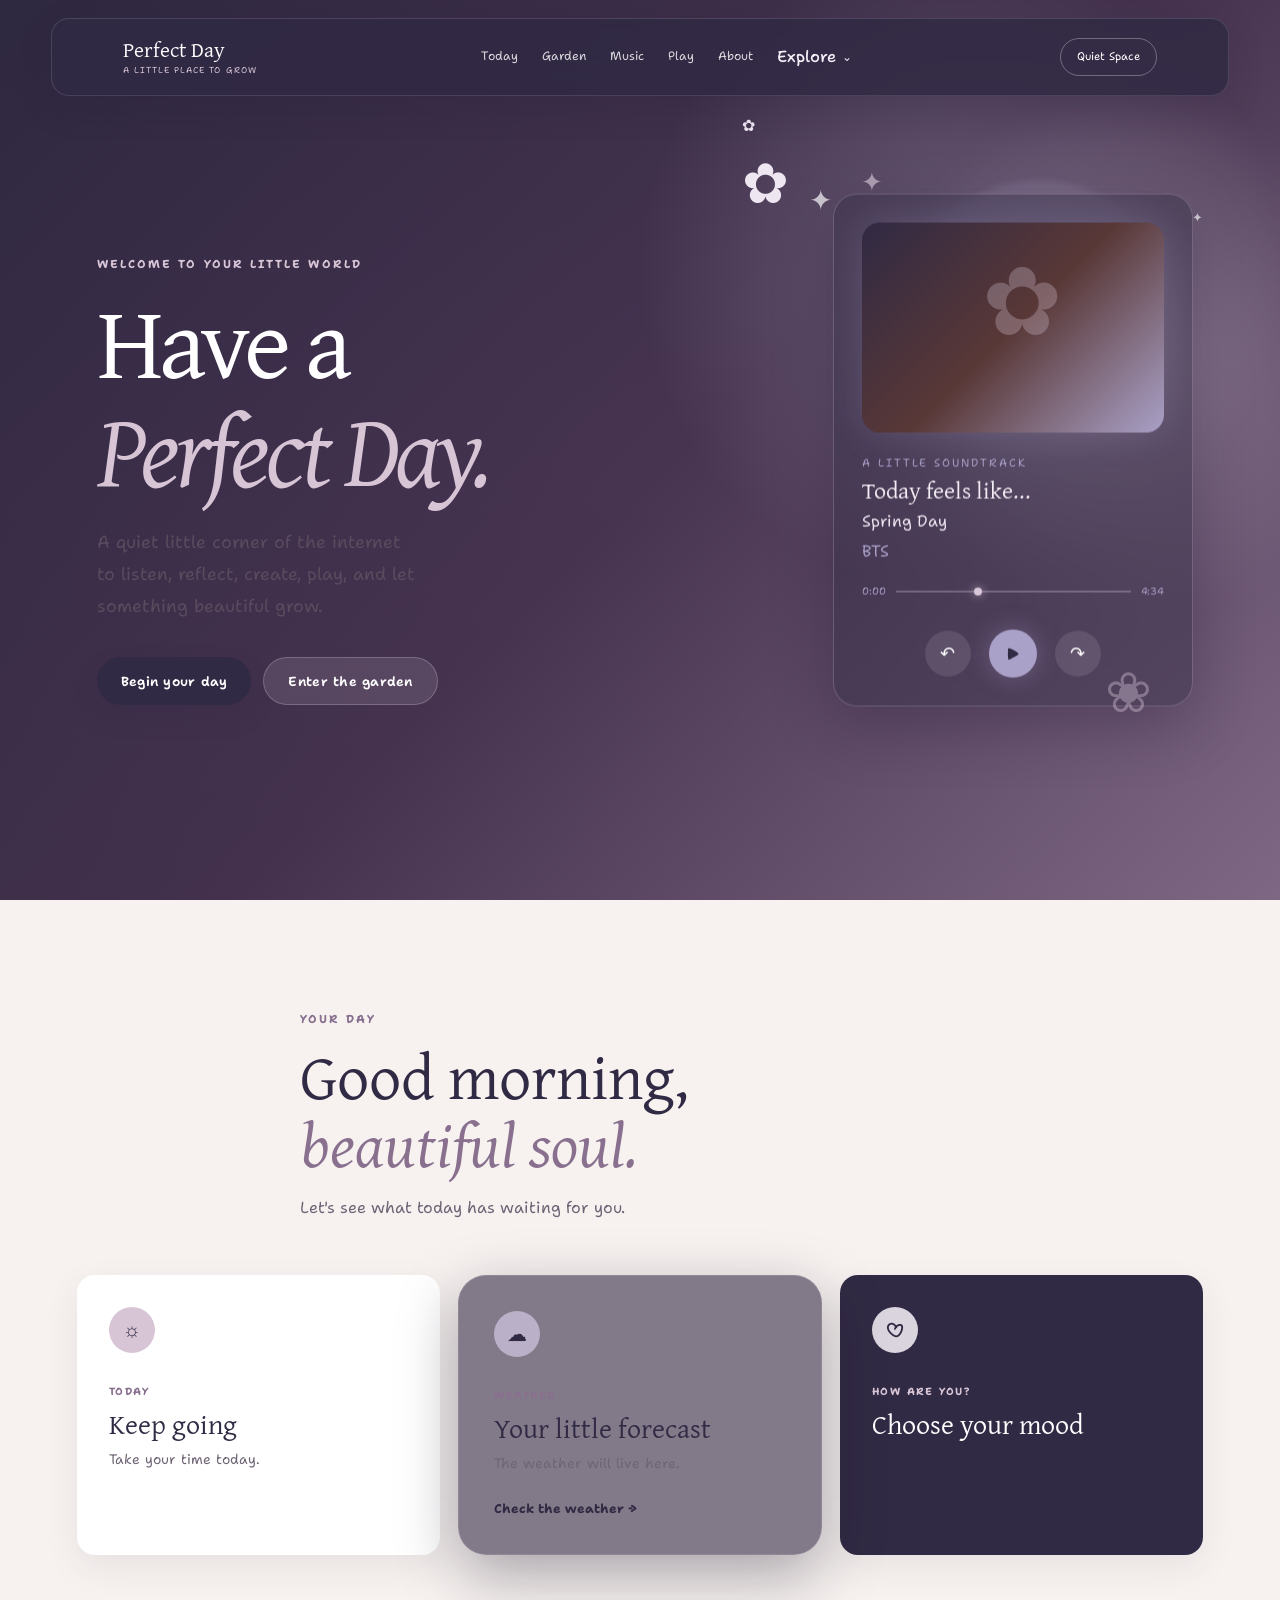
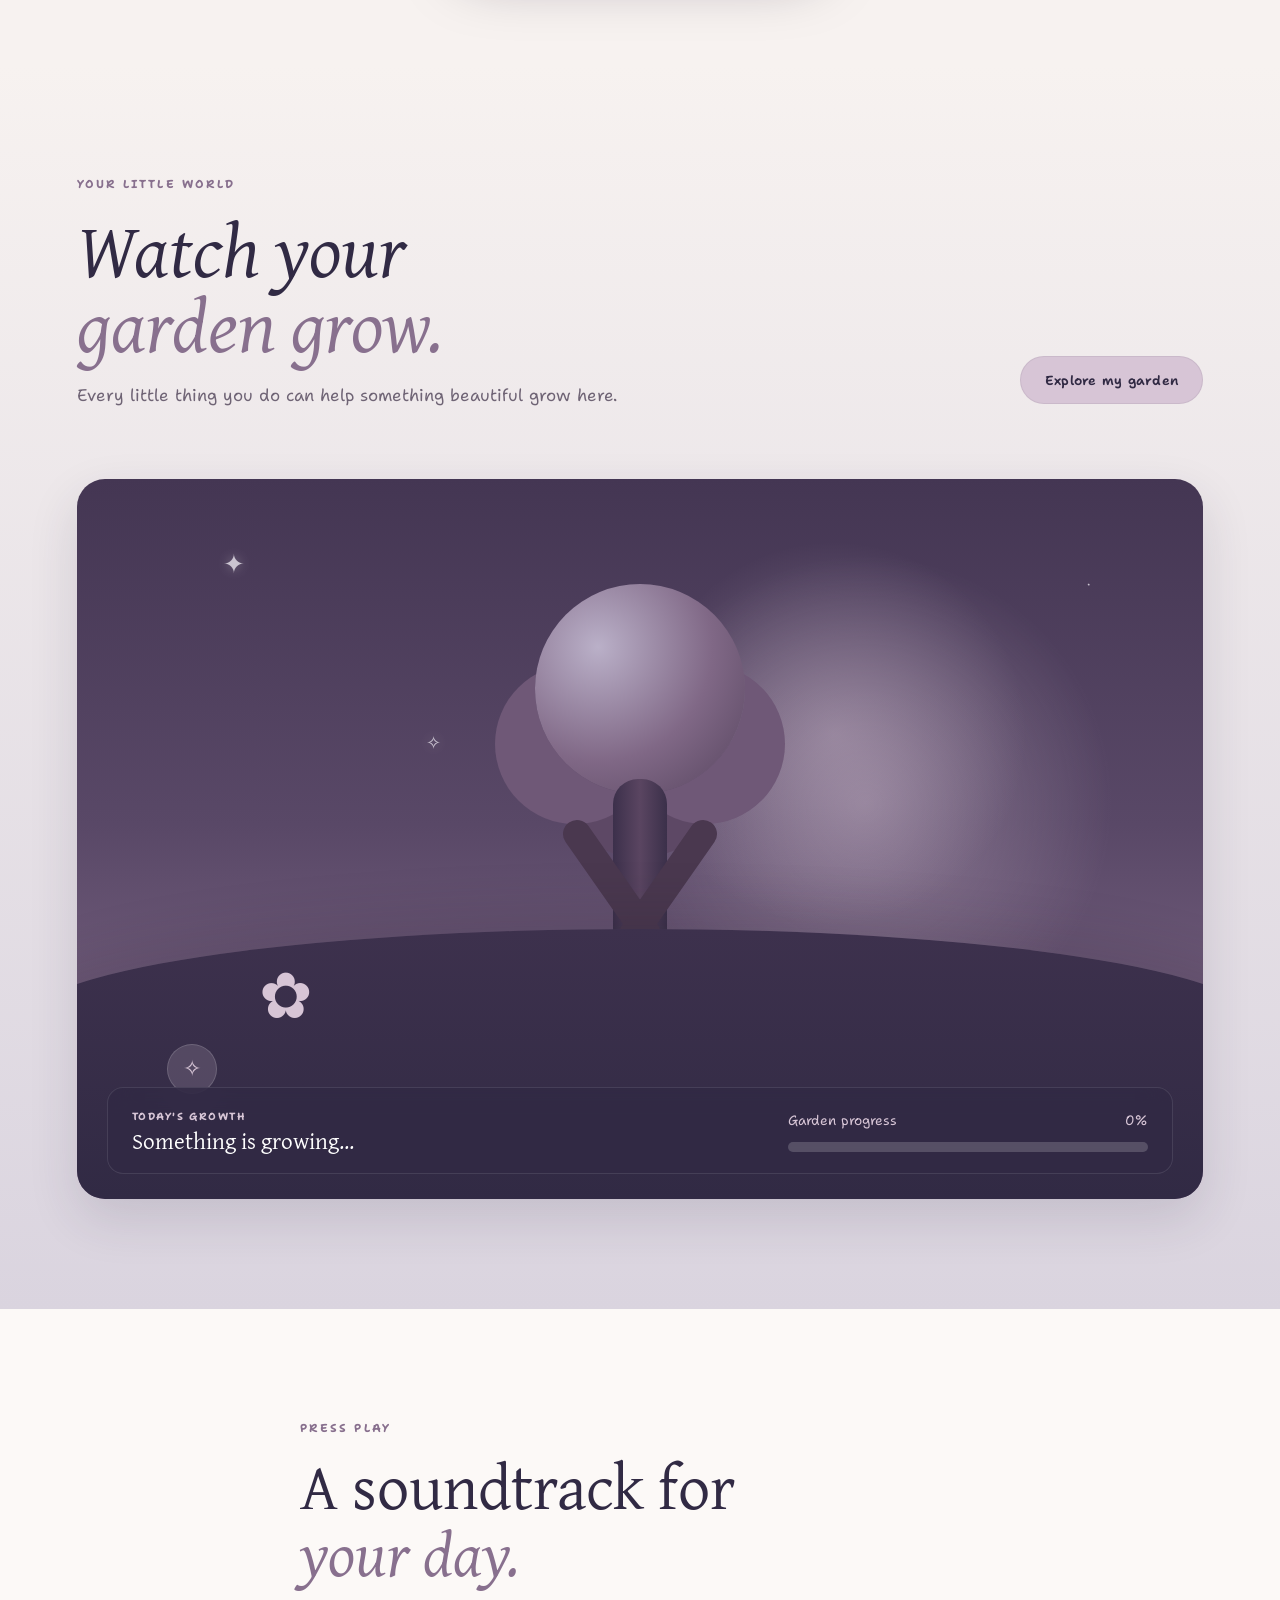
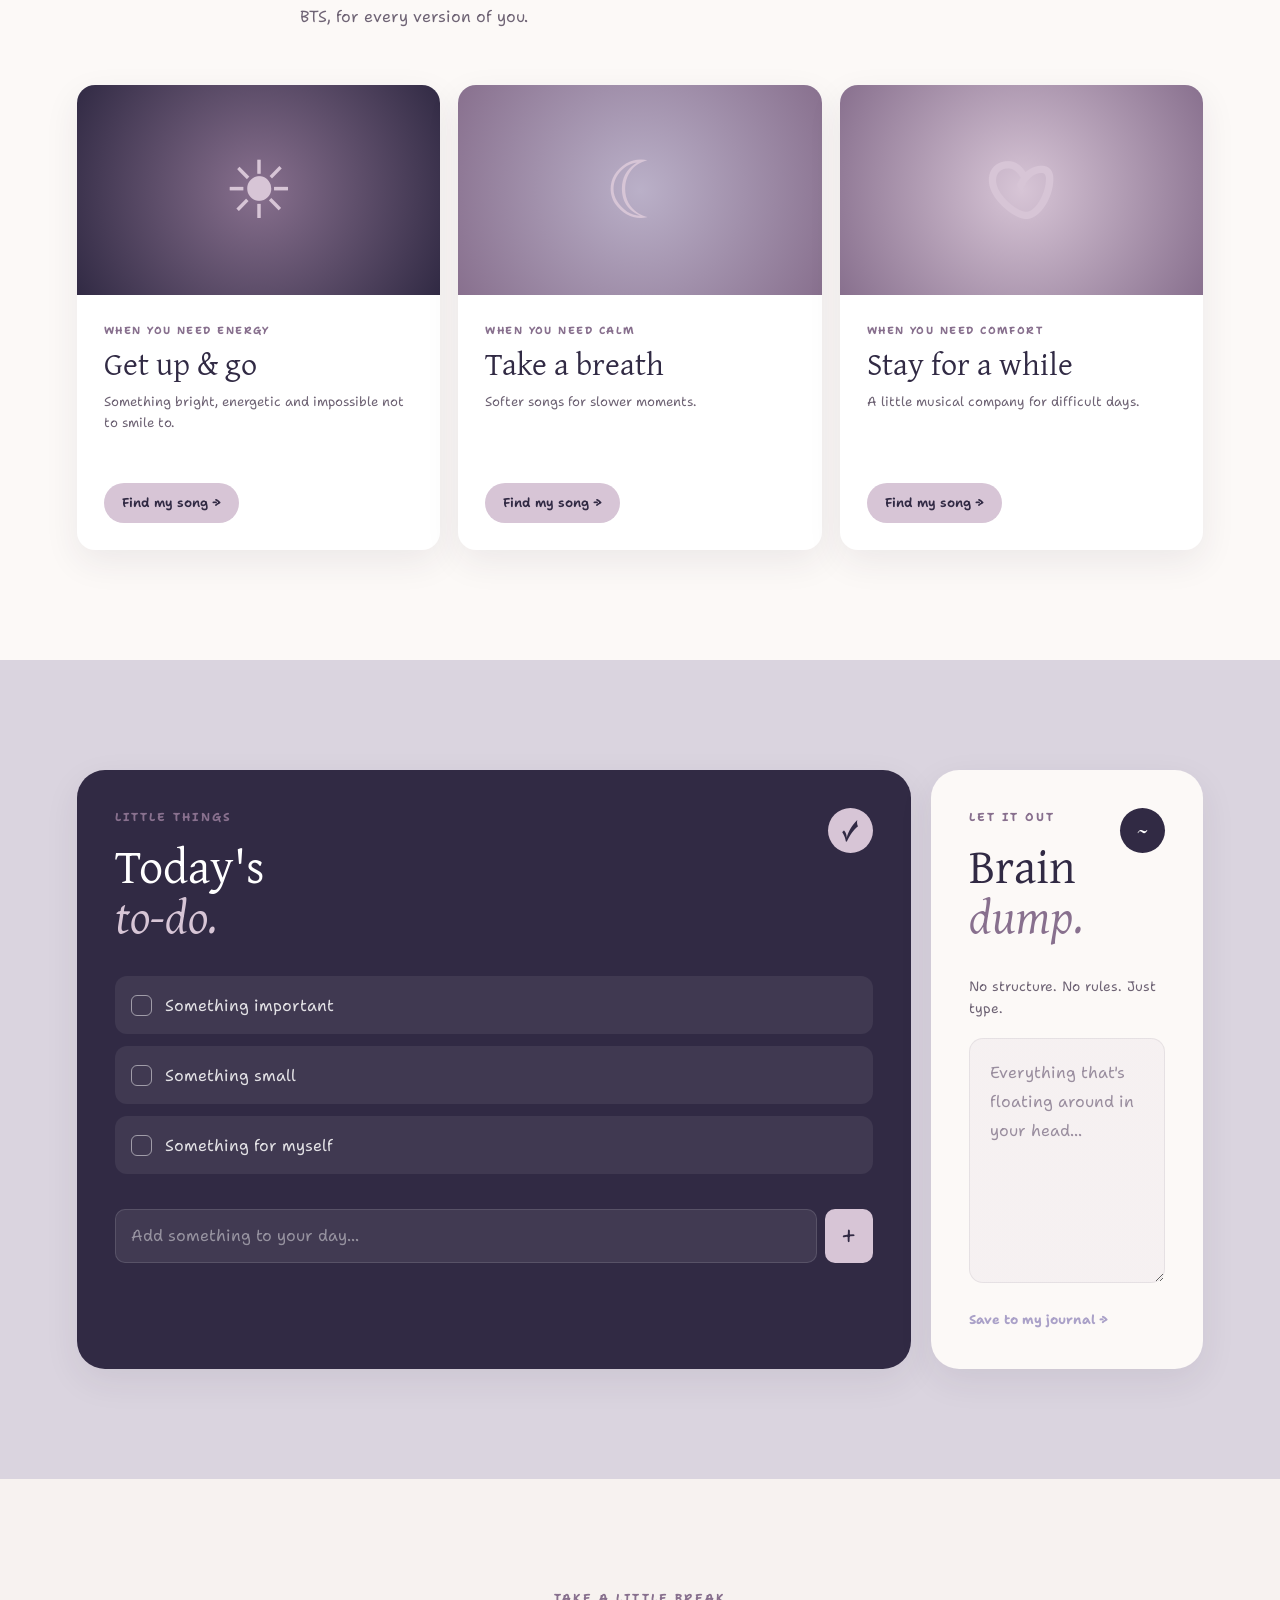
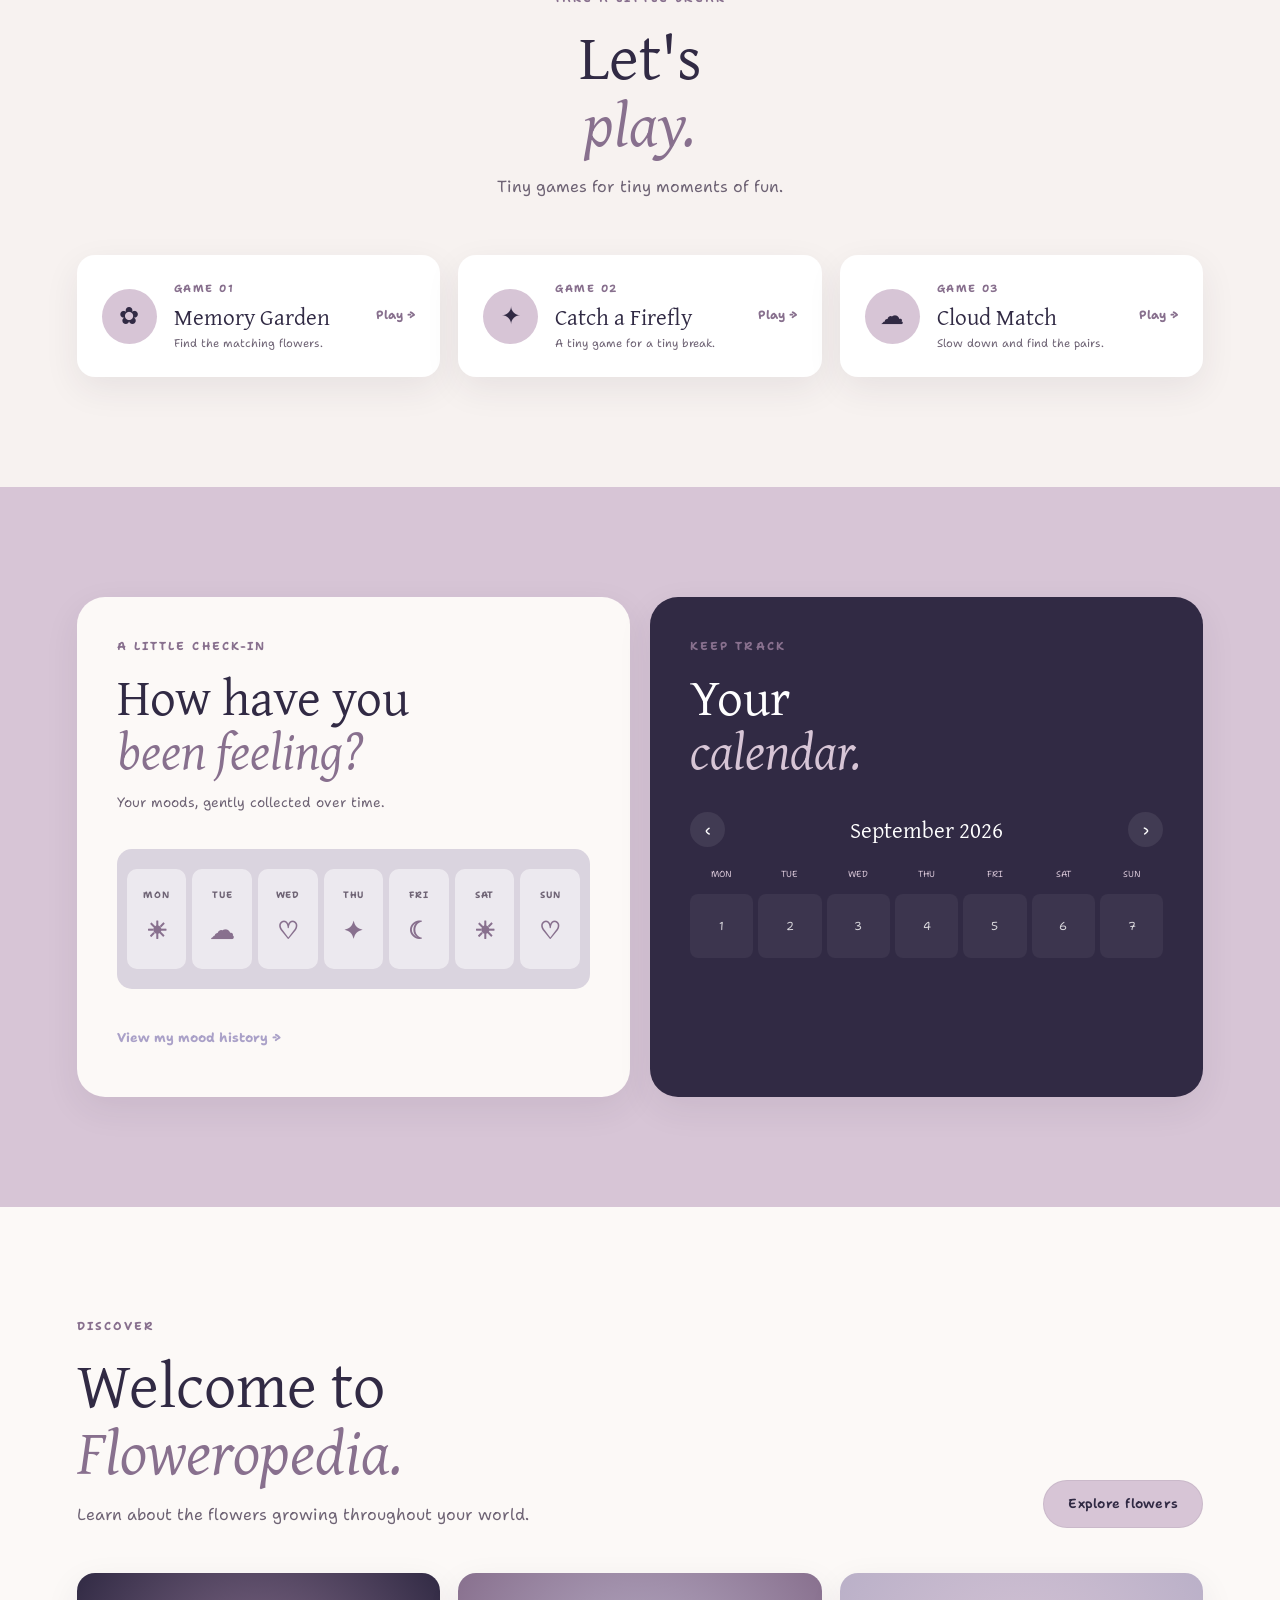
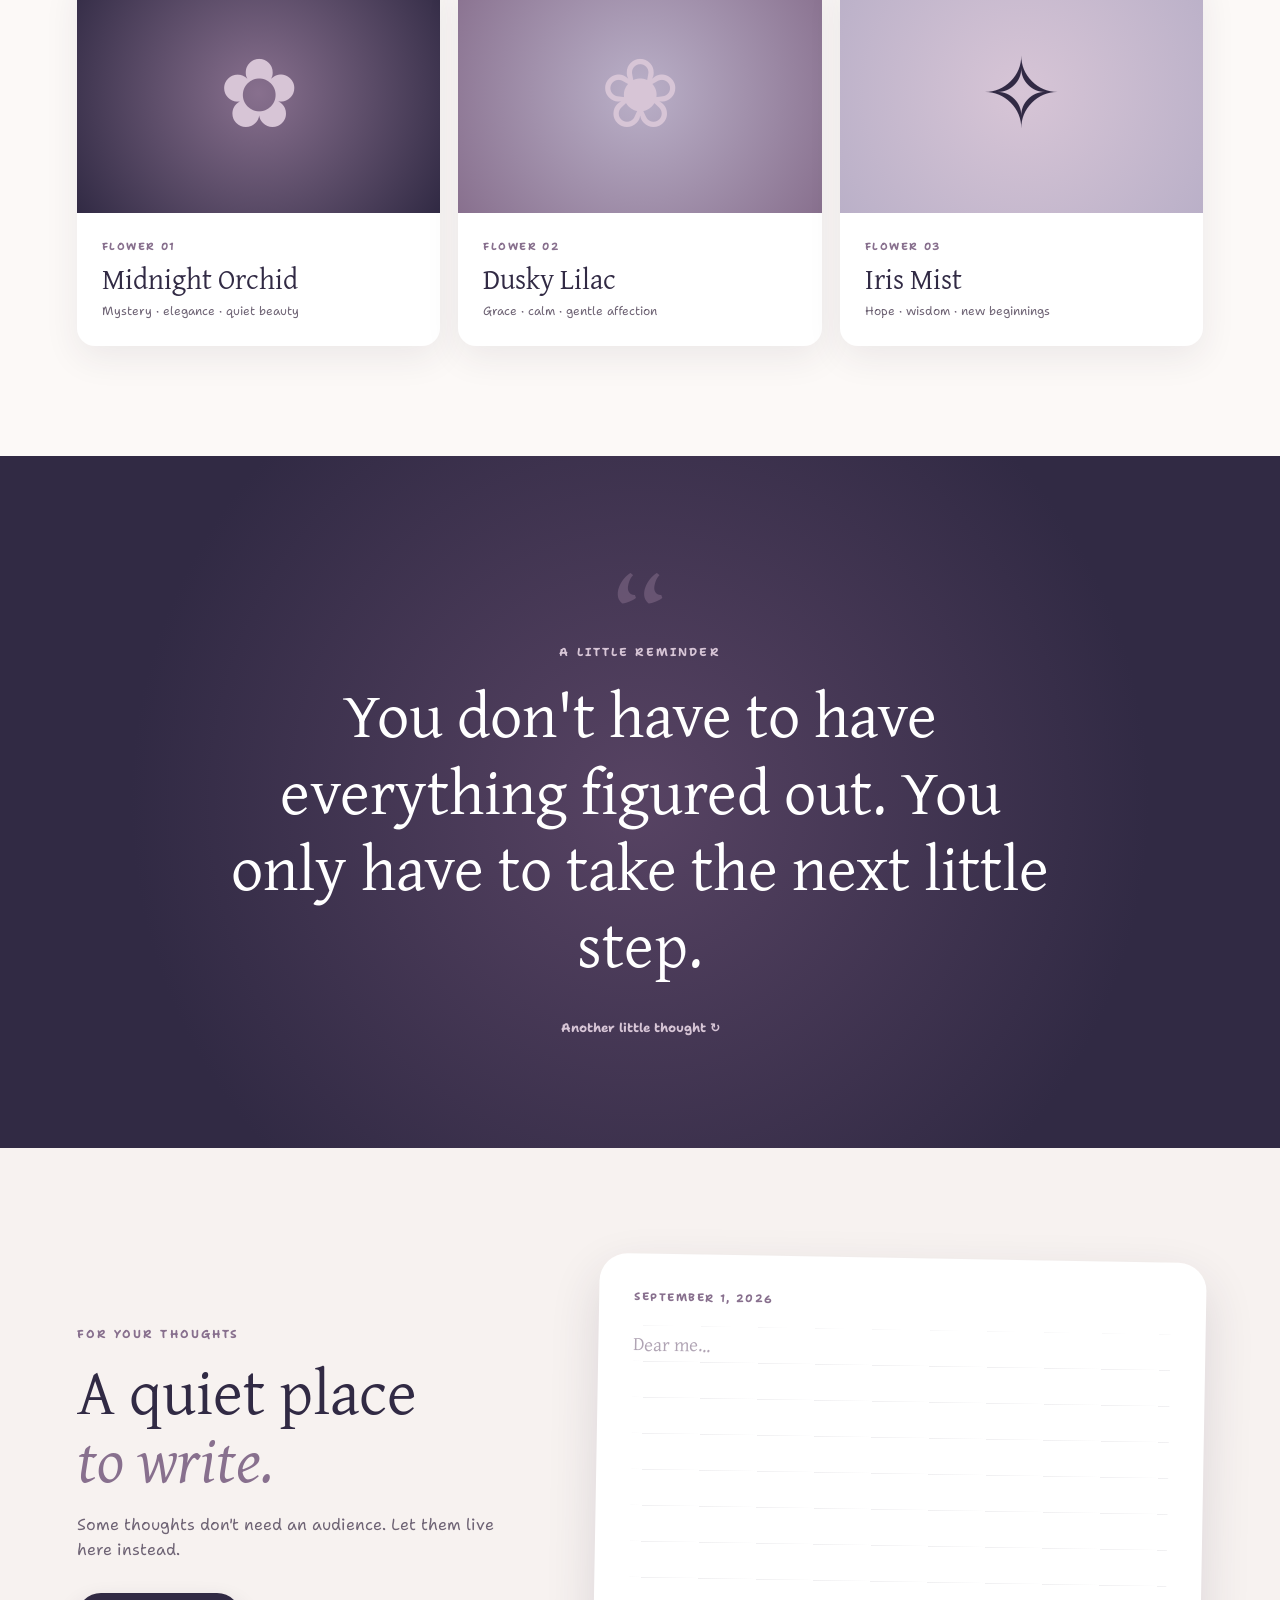
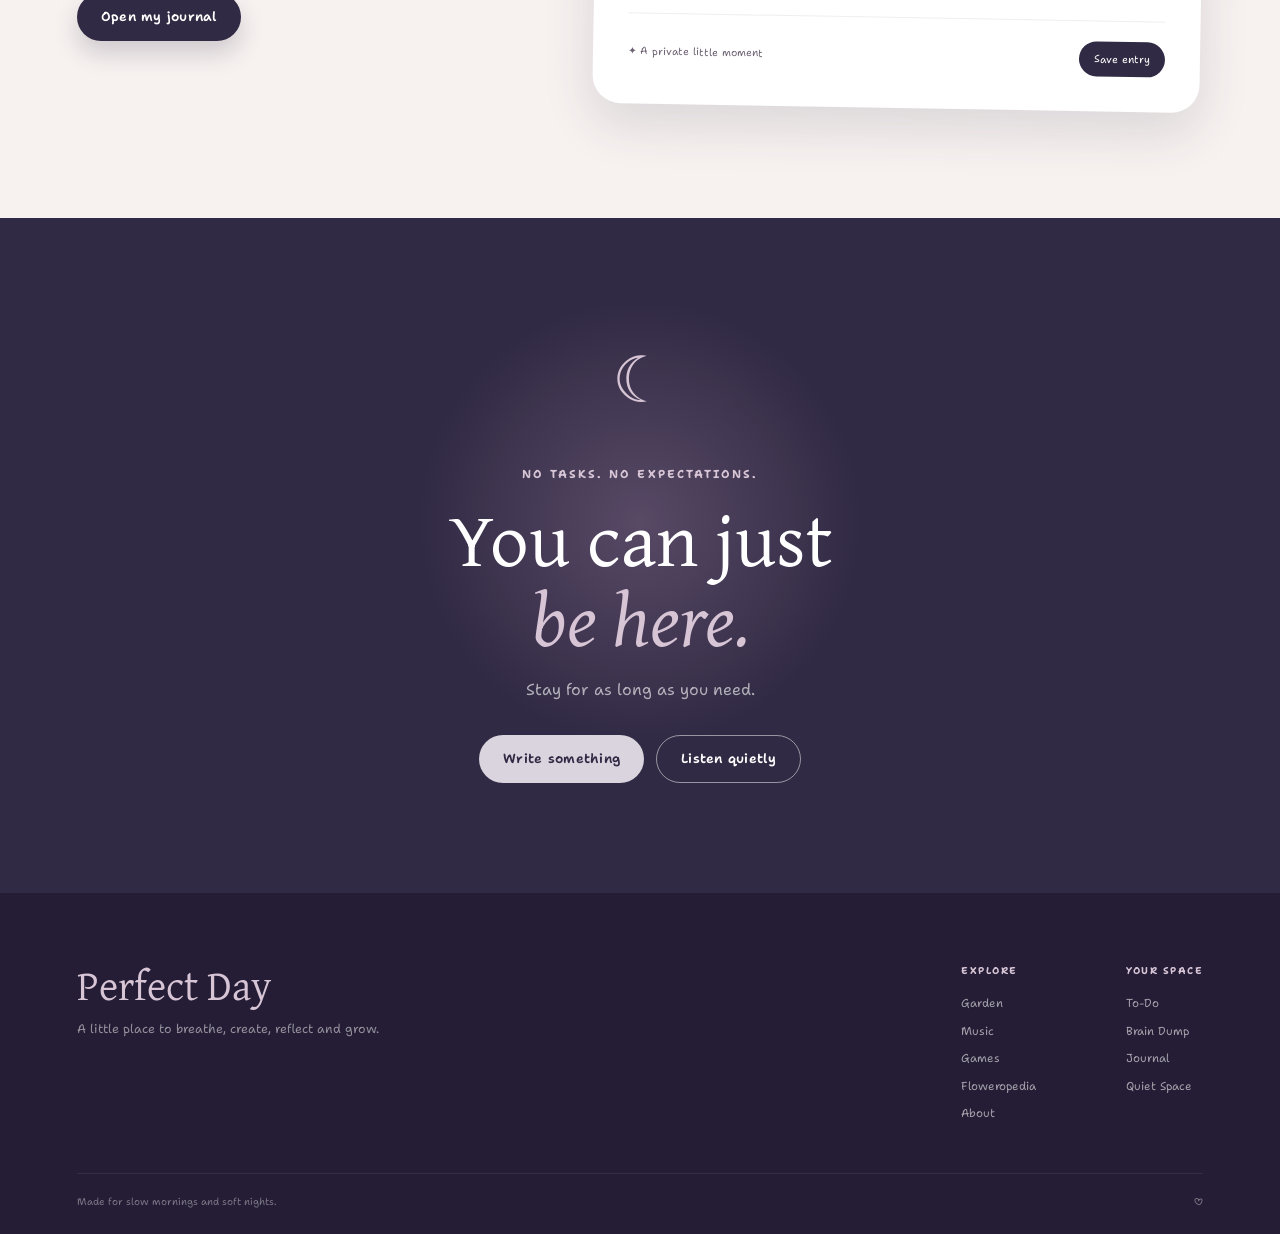
==== commit 387d2853: "Music webpage" ====
--- a/index.html
+++ b/index.html
@@ -595,9 +595,9 @@
                         </p>
 
 
-                        <button class="music-button" type="button">
+                        <a href="music.html" class="music-button">
                             Find my song →
-                        </button>
+                        </a> 
 
                     </div>
 
@@ -635,9 +635,9 @@
                         </p>
 
 
-                        <button class="music-button" type="button">
+                        <a href="music.html" class="music-button">
                             Find my song →
-                        </button>
+                        </a>
 
                     </div>
 
@@ -675,9 +675,9 @@
                         </p>
 
 
-                        <button class="music-button" type="button">
+                        <a href="music.html" class="music-button">
                             Find my song →
-                        </button>
+                        </a>
 
                     </div>
 
--- a/music.css
+++ b/music.css
@@ -0,0 +1,884 @@
+/* =========================================================
+   MUSIC PAGE
+   ========================================================= */
+
+
+/* =========================================================
+   01. PAGE
+   ========================================================= */
+
+.music-page {
+    width: 100%;
+    padding: 150px 6vw 90px;
+}
+
+
+/* =========================================================
+   02. INTRODUCTION
+   ========================================================= */
+
+.music-intro {
+    width: min(100%, 1100px);
+    margin: 0 auto 65px;
+}
+
+.music-intro .section-label {
+    margin-bottom: 18px;
+
+    color: var(--dusky-lilac);
+
+    font-family: var(--body-font);
+    font-size: 0.75rem;
+    font-weight: 700;
+
+    letter-spacing: 0.18em;
+    text-transform: uppercase;
+}
+
+.music-intro h1 {
+    max-width: 800px;
+
+    color: var(--midnight-orchid);
+
+    font-family: var(--heading-font);
+    font-size: clamp(3.2rem, 7vw, 6rem);
+    font-weight: 400;
+
+    line-height: 1.05;
+}
+
+.music-intro h1 span {
+    display: block;
+
+    color: var(--dusky-lilac);
+
+    font-style: italic;
+}
+
+.music-description {
+    max-width: 650px;
+
+    margin-top: 22px;
+
+    color: var(--muted-text);
+
+    font-size: 1rem;
+}
+
+
+/* =========================================================
+   03. MUSIC PLAYER
+   ========================================================= */
+
+.music-player-section {
+    width: min(100%, 1100px);
+
+    margin: 0 auto 100px;
+
+    padding: 35px;
+
+    display: grid;
+    grid-template-columns: 420px 1fr;
+
+    gap: 50px;
+
+    align-items: center;
+
+    border: 1px solid rgba(255, 255, 255, 0.15);
+
+    border-radius: 30px;
+
+    background:
+        linear-gradient(
+            135deg,
+            rgba(49, 42, 68, 0.96),
+            rgba(68, 54, 83, 0.94)
+        );
+
+    box-shadow: var(--shadow-medium);
+}
+
+
+/* =========================================================
+   04. SONG IMAGE
+   ========================================================= */
+
+.player-image {
+    width: 100%;
+
+    aspect-ratio: 1 / 1;
+
+    overflow: hidden;
+
+    border-radius: 22px;
+
+    background: var(--soft-plum);
+
+    box-shadow:
+        0 20px 45px rgba(0, 0, 0, 0.2);
+}
+
+.player-image img {
+    width: 100%;
+    height: 100%;
+
+    object-fit: cover;
+
+    transition:
+        opacity 0.3s ease,
+        transform 0.4s ease;
+}
+
+
+/* =========================================================
+   05. PLAYER CONTENT
+   ========================================================= */
+
+.player-content {
+    padding: 15px 10px;
+}
+
+.player-content .section-label {
+    margin-bottom: 12px;
+
+    color: var(--plum-blossom);
+
+    font-size: 0.72rem;
+    font-weight: 700;
+
+    letter-spacing: 0.18em;
+}
+
+.player-content h2 {
+    color: var(--white);
+
+    font-size: clamp(2rem, 4vw, 3.2rem);
+
+    line-height: 1.05;
+}
+
+#song-artist {
+    margin-top: 8px;
+
+    color: var(--iris-mist);
+
+    font-size: 0.95rem;
+}
+
+
+/* =========================================================
+   06. SONG PROGRESS
+   ========================================================= */
+
+.song-progress {
+    margin-top: 35px;
+
+    display: grid;
+
+    grid-template-columns: 45px 1fr 45px;
+
+    align-items: center;
+
+    gap: 10px;
+
+    color: var(--iris-mist);
+
+    font-size: 0.75rem;
+}
+
+#song-progress {
+    width: 100%;
+
+    height: 5px;
+
+    appearance: none;
+
+    border-radius: 999px;
+
+    background: rgba(255, 255, 255, 0.2);
+
+    cursor: pointer;
+}
+
+
+/* Slider track */
+
+#song-progress::-webkit-slider-runnable-track {
+    height: 5px;
+
+    border-radius: 999px;
+
+    background: rgba(255, 255, 255, 0.2);
+}
+
+#song-progress::-moz-range-track {
+    height: 5px;
+
+    border-radius: 999px;
+
+    background: rgba(255, 255, 255, 0.2);
+}
+
+
+/* Slider thumb */
+
+#song-progress::-webkit-slider-thumb {
+    appearance: none;
+
+    width: 14px;
+    height: 14px;
+
+    margin-top: -4.5px;
+
+    border-radius: 50%;
+
+    background: var(--plum-blossom);
+
+    cursor: pointer;
+}
+
+#song-progress::-moz-range-thumb {
+    width: 14px;
+    height: 14px;
+
+    border: none;
+
+    border-radius: 50%;
+
+    background: var(--plum-blossom);
+
+    cursor: pointer;
+}
+
+
+/* =========================================================
+   07. PLAYER BUTTONS
+   ========================================================= */
+
+.player-controls {
+    margin-top: 30px;
+
+    display: flex;
+
+    align-items: center;
+    justify-content: center;
+
+    gap: 18px;
+}
+
+.player-controls button {
+    width: 46px;
+    height: 46px;
+
+    display: flex;
+
+    align-items: center;
+    justify-content: center;
+
+    border-radius: 50%;
+
+    color: var(--white);
+
+    background: rgba(255, 255, 255, 0.1);
+
+    transition:
+        transform var(--transition-fast),
+        background-color var(--transition-fast);
+}
+
+.player-controls button:hover {
+    transform: translateY(-2px);
+
+    background: rgba(255, 255, 255, 0.2);
+}
+
+
+/* Main play button */
+
+#play-button {
+    width: 62px;
+    height: 62px;
+
+    color: var(--midnight-orchid);
+
+    background: var(--plum-blossom);
+
+    font-size: 1.15rem;
+}
+
+#play-button:hover {
+    background: var(--white);
+
+    transform: scale(1.05);
+}
+
+
+/* =========================================================
+   08. VOLUME
+   ========================================================= */
+
+.volume-control {
+    margin-top: 28px;
+
+    display: flex;
+
+    align-items: center;
+
+    gap: 12px;
+
+    color: var(--iris-mist);
+
+    font-size: 0.85rem;
+}
+
+#volume-control {
+    width: 120px;
+
+    height: 4px;
+
+    appearance: none;
+
+    border-radius: 999px;
+
+    background: rgba(255, 255, 255, 0.2);
+
+    cursor: pointer;
+}
+
+#volume-control::-webkit-slider-thumb {
+    appearance: none;
+
+    width: 12px;
+    height: 12px;
+
+    border-radius: 50%;
+
+    background: var(--plum-blossom);
+
+    cursor: pointer;
+}
+
+#volume-control::-moz-range-thumb {
+    width: 12px;
+    height: 12px;
+
+    border: none;
+
+    border-radius: 50%;
+
+    background: var(--plum-blossom);
+
+    cursor: pointer;
+}
+/* =========================================================
+   09. SONG COLLECTION
+   ========================================================= */
+
+.song-section {
+    width: min(100%, 1100px);
+
+    margin: 0 auto 100px;
+}
+
+
+.song-section-heading {
+    margin-bottom: 55px;
+}
+
+
+.song-section-heading .section-label {
+    margin-bottom: 15px;
+
+    color: var(--dusky-lilac);
+
+    font-size: 0.75rem;
+    font-weight: 700;
+
+    letter-spacing: 0.18em;
+}
+
+
+.song-section-heading h2 {
+    color: var(--midnight-orchid);
+
+    font-size: clamp(2.5rem, 5vw, 4rem);
+}
+
+
+.song-section-heading h2 span {
+    display: block;
+
+    color: var(--dusky-lilac);
+
+    font-style: italic;
+}
+
+
+/* =========================================================
+   10. SONG MOODS
+   ========================================================= */
+
+.song-mood {
+    margin-bottom: 90px;
+}
+
+
+.song-mood-heading {
+    margin-bottom: 30px;
+}
+
+
+.song-mood-heading .section-label {
+    margin-bottom: 10px;
+
+    color: var(--dusky-lilac);
+
+    font-size: 0.72rem;
+    font-weight: 700;
+
+    letter-spacing: 0.16em;
+}
+
+
+.song-mood-heading h3 {
+    margin-bottom: 8px;
+
+    color: var(--midnight-orchid);
+
+    font-family: var(--heading-font);
+    font-size: clamp(2rem, 4vw, 3rem);
+
+    font-weight: 400;
+}
+
+
+.song-mood-heading > p:last-child {
+    color: var(--muted-text);
+
+    font-size: 0.95rem;
+}
+
+
+/* =========================================================
+   11. PLAYLIST GRID
+   ========================================================= */
+
+.playlist-grid {
+    display: grid;
+
+    grid-template-columns: repeat(3, 1fr);
+
+    gap: 22px;
+}
+
+
+/* =========================================================
+   12. SONG CARD
+   ========================================================= */
+
+.song-card {
+    width: 100%;
+
+    padding: 0;
+
+    overflow: hidden;
+
+    text-align: left;
+
+    border: 1px solid rgba(49, 42, 68, 0.08);
+
+    border-radius: 22px;
+
+    background: var(--warm-white);
+
+    box-shadow: var(--shadow-soft);
+
+    cursor: pointer;
+
+    transition:
+        transform var(--transition),
+        box-shadow var(--transition);
+}
+
+
+.song-card:hover {
+    transform: translateY(-7px);
+
+    box-shadow: var(--shadow-medium);
+}
+
+
+/* =========================================================
+   SONG IMAGE
+   ========================================================= */
+
+.song-card img {
+    display: block;
+
+    width: 100%;
+
+    aspect-ratio: 1 / 1;
+
+    object-fit: cover;
+}
+
+
+/* =========================================================
+   SONG INFORMATION
+   ========================================================= */
+
+.song-card > div {
+    padding: 20px;
+}
+
+
+.song-card-label {
+    margin-bottom: 7px;
+
+    color: var(--dusky-lilac);
+
+    font-size: 0.65rem;
+
+    font-weight: 700;
+
+    letter-spacing: 0.14em;
+}
+
+
+.song-card h3 {
+    margin-bottom: 5px;
+
+    color: var(--midnight-orchid);
+
+    font-family: var(--heading-font);
+
+    font-size: 1.45rem;
+
+    font-weight: 400;
+}
+
+
+.song-card > div > p:last-child {
+    color: var(--muted-text);
+
+    font-size: 0.85rem;
+}
+
+
+/* =========================================================
+   SONG CARD WHEN SELECTED
+   ========================================================= */
+
+.song-card.active {
+    transform: translateY(-5px);
+
+    box-shadow:
+        0 12px 30px rgba(49, 42, 68, 0.16);
+
+    border-color: var(--dusky-lilac);
+}
+
+
+/* =========================================================
+   13. SONG COLLECTION SPACING
+   ========================================================= */
+
+.playlist-category {
+    margin-bottom: 70px;
+}
+
+
+.playlist-category-title {
+    margin-bottom: 25px;
+
+    color: var(--midnight-orchid);
+
+    font-family: var(--heading-font);
+
+    font-size: 1.8rem;
+
+    font-weight: 400;
+}
+/* =========================================================
+   12. MUSIC MESSAGE
+   ========================================================= */
+
+.music-message {
+    width: min(100%, 850px);
+
+    margin: 0 auto 50px;
+
+    text-align: center;
+}
+
+.music-message .section-label {
+    margin-bottom: 18px;
+
+    color: var(--dusky-lilac);
+
+    font-size: 0.75rem;
+    font-weight: 700;
+
+    letter-spacing: 0.18em;
+}
+
+.music-message h2 {
+    color: var(--midnight-orchid);
+
+    font-size: clamp(2.5rem, 5vw, 4.2rem);
+}
+
+.music-message h2 span {
+    display: block;
+
+    color: var(--dusky-lilac);
+
+    font-style: italic;
+}
+
+.music-message > p:last-child {
+    margin-top: 20px;
+
+    color: var(--muted-text);
+
+    font-size: 1rem;
+}
+
+
+/* =========================================================
+   13. MUSIC BUTTON
+   ========================================================= */
+
+.music-button {
+    display: inline-block;
+
+    margin-top: 18px;
+
+    padding: 10px 18px;
+
+    border-radius: 999px;
+
+    color: var(--midnight-orchid);
+
+    background: var(--plum-blossom);
+
+    font-family: var(--body-font);
+    font-size: 0.8rem;
+    font-weight: 600;
+
+    text-decoration: none;
+
+    transition:
+        transform var(--transition-fast),
+        background-color var(--transition-fast);
+}
+
+.music-button:hover {
+    background: var(--iris-mist);
+
+    transform: translateX(4px);
+}
+
+
+/* =========================================================
+   14. RESPONSIVE
+   ========================================================= */
+
+@media (max-width: 900px) {
+
+    .music-page {
+        padding: 130px 4vw 70px;
+    }
+
+    .music-player-section {
+        grid-template-columns: 1fr;
+
+        gap: 35px;
+
+        padding: 28px;
+    }
+
+    .player-image {
+        width: min(100%, 500px);
+
+        margin: 0 auto;
+    }
+
+    .song-list {
+        grid-template-columns: 1fr;
+    }
+
+}
+
+
+@media (max-width: 600px) {
+
+    .music-page {
+        padding: 110px 20px 50px;
+    }
+
+    .music-intro {
+        margin-bottom: 45px;
+    }
+
+    .music-intro h1 {
+        font-size: 3rem;
+    }
+
+    .music-player-section {
+        padding: 20px;
+
+        border-radius: 22px;
+    }
+
+    .player-content {
+        padding: 5px;
+    }
+
+    .song-progress {
+        grid-template-columns: 38px 1fr 38px;
+
+        gap: 7px;
+    }
+
+    .volume-control {
+        justify-content: center;
+    }
+
+    .song-card > div {
+        padding: 20px;
+    }
+
+}
+/* =========================================================
+   GET UP & GO — PLAYLIST SONG CARDS
+   ========================================================= */
+
+.playlist-category {
+    width: 100%;
+}
+
+.playlist-category-title {
+    display: none;
+}
+
+.playlist-grid {
+    display: grid;
+    grid-template-columns: repeat(3, 1fr);
+    gap: 20px;
+}
+
+
+/* Individual song card */
+
+.playlist-grid .song-card {
+    width: 100%;
+
+    padding: 0;
+
+    display: flex;
+    flex-direction: column;
+
+    overflow: hidden;
+
+    border: 1px solid rgba(49, 42, 68, 0.08);
+    border-radius: 24px;
+
+    background: var(--warm-white);
+
+    box-shadow: var(--shadow-soft);
+
+    cursor: pointer;
+
+    text-align: left;
+
+    transition:
+        transform var(--transition),
+        box-shadow var(--transition);
+}
+
+
+.playlist-grid .song-card:hover {
+    transform: translateY(-6px);
+    box-shadow: var(--shadow-medium);
+}
+
+
+/* Song artwork */
+
+.playlist-grid .song-card img {
+    width: 100%;
+    height: 220px;
+
+    aspect-ratio: auto;
+
+    object-fit: cover;
+
+    display: block;
+}
+
+
+/* Song information */
+
+.playlist-grid .song-card > div {
+    padding: 18px 20px 20px;
+}
+
+
+.playlist-grid .song-card-label {
+    margin-bottom: 7px;
+
+    color: var(--dusky-lilac);
+
+    font-size: 0.65rem;
+    font-weight: 700;
+
+    letter-spacing: 0.14em;
+}
+
+
+.playlist-grid .song-card h3 {
+    margin-bottom: 5px;
+
+    color: var(--midnight-orchid);
+
+    font-family: var(--heading-font);
+
+    font-size: 1.5rem;
+    font-weight: 400;
+}
+
+
+.playlist-grid .song-card > div > p:last-child {
+    margin: 0;
+
+    color: var(--muted-text);
+
+    font-size: 0.85rem;
+}
+
+
+/* =========================================================
+   PLAYLIST RESPONSIVE
+   ========================================================= */
+
+@media (max-width: 900px) {
+
+    .playlist-grid {
+        grid-template-columns: repeat(2, 1fr);
+    }
+
+}
+
+
+@media (max-width: 600px) {
+
+    .playlist-grid {
+        grid-template-columns: 1fr;
+    }
+
+    .playlist-grid .song-card img {
+        height: 240px;
+    }
+
+}
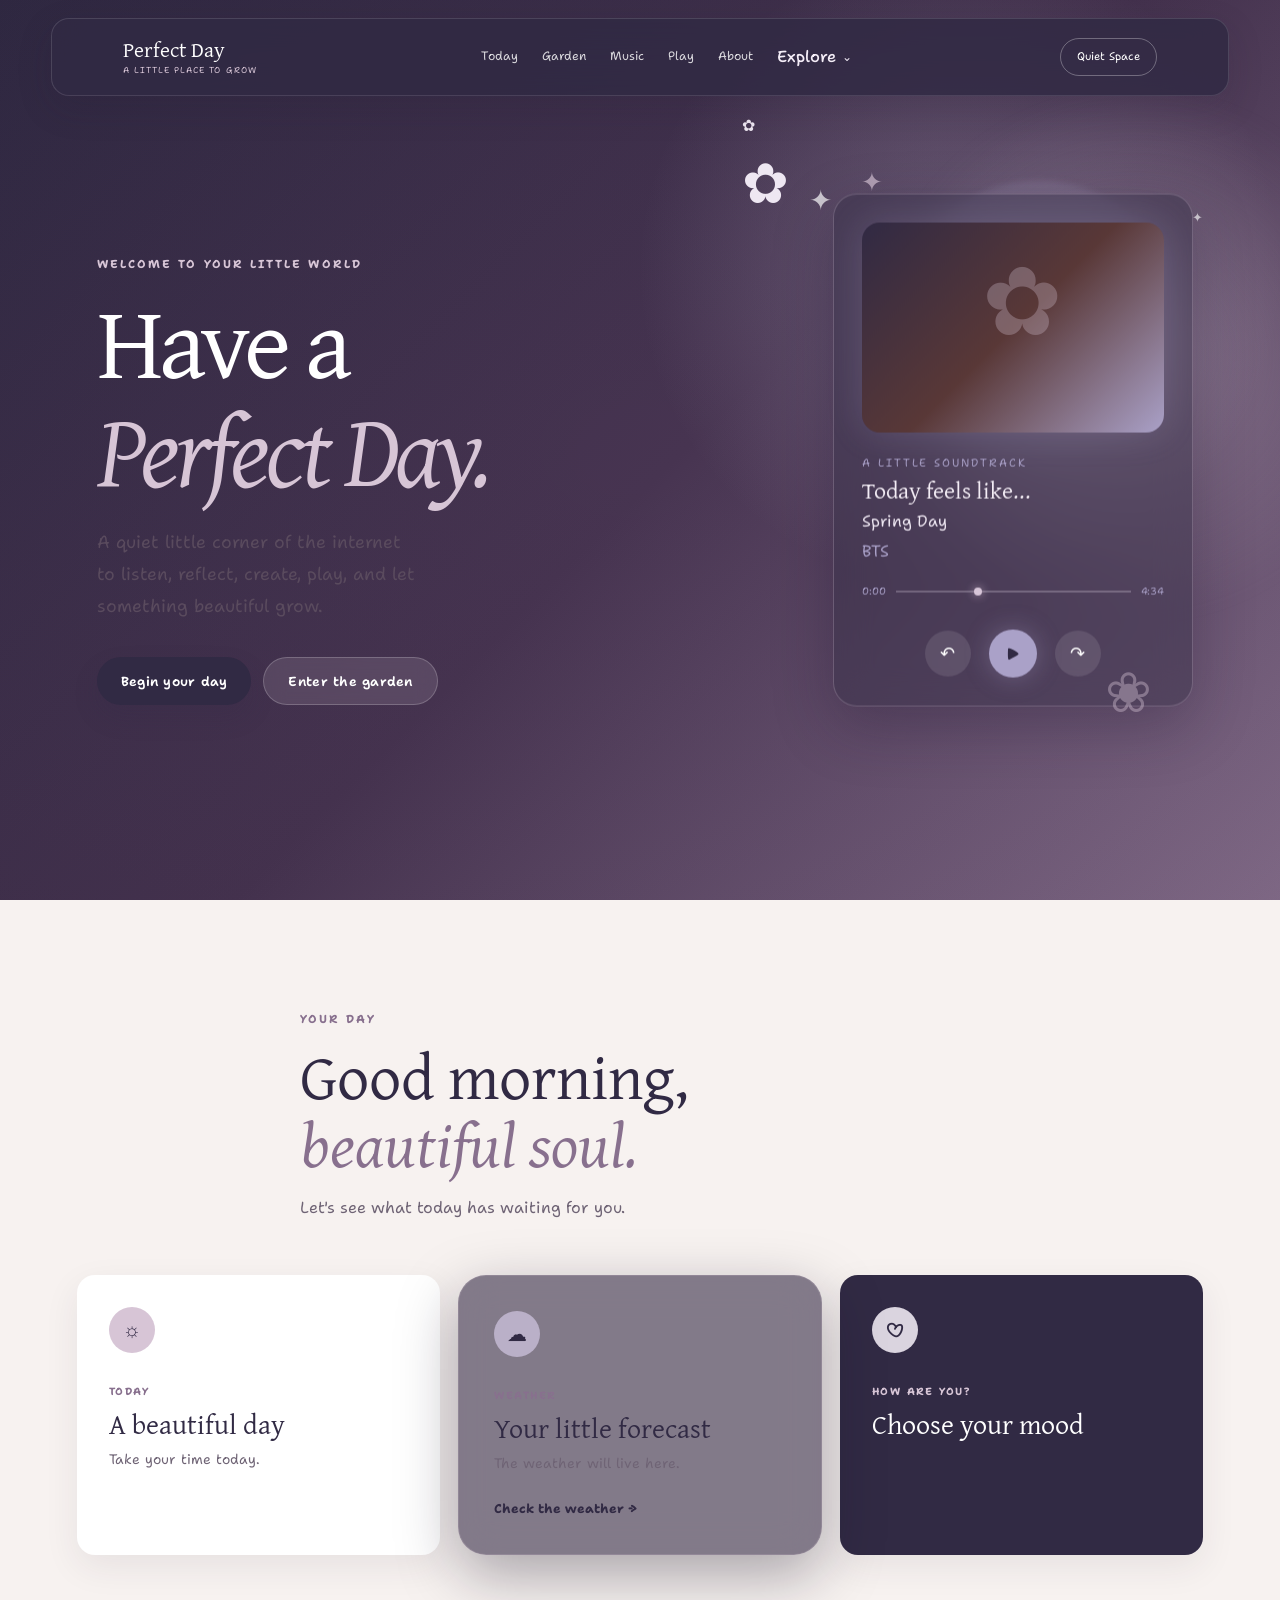
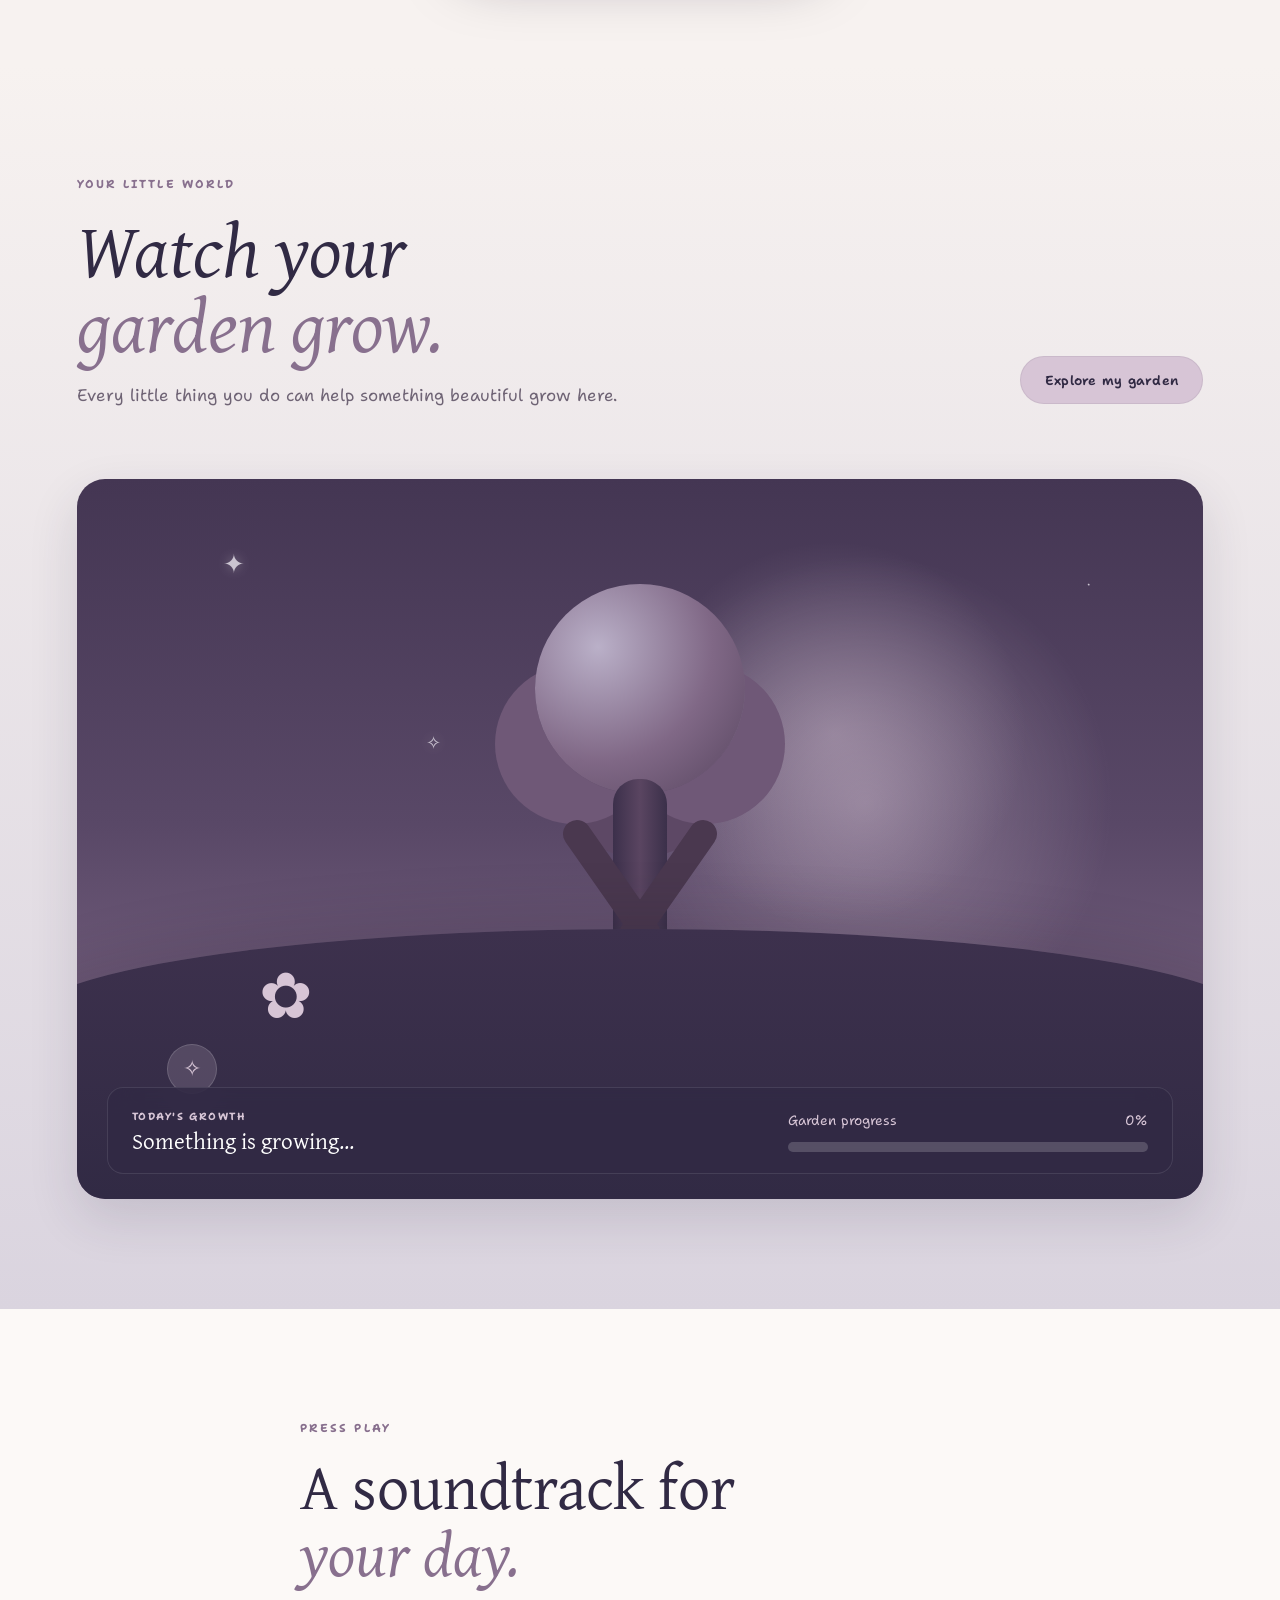
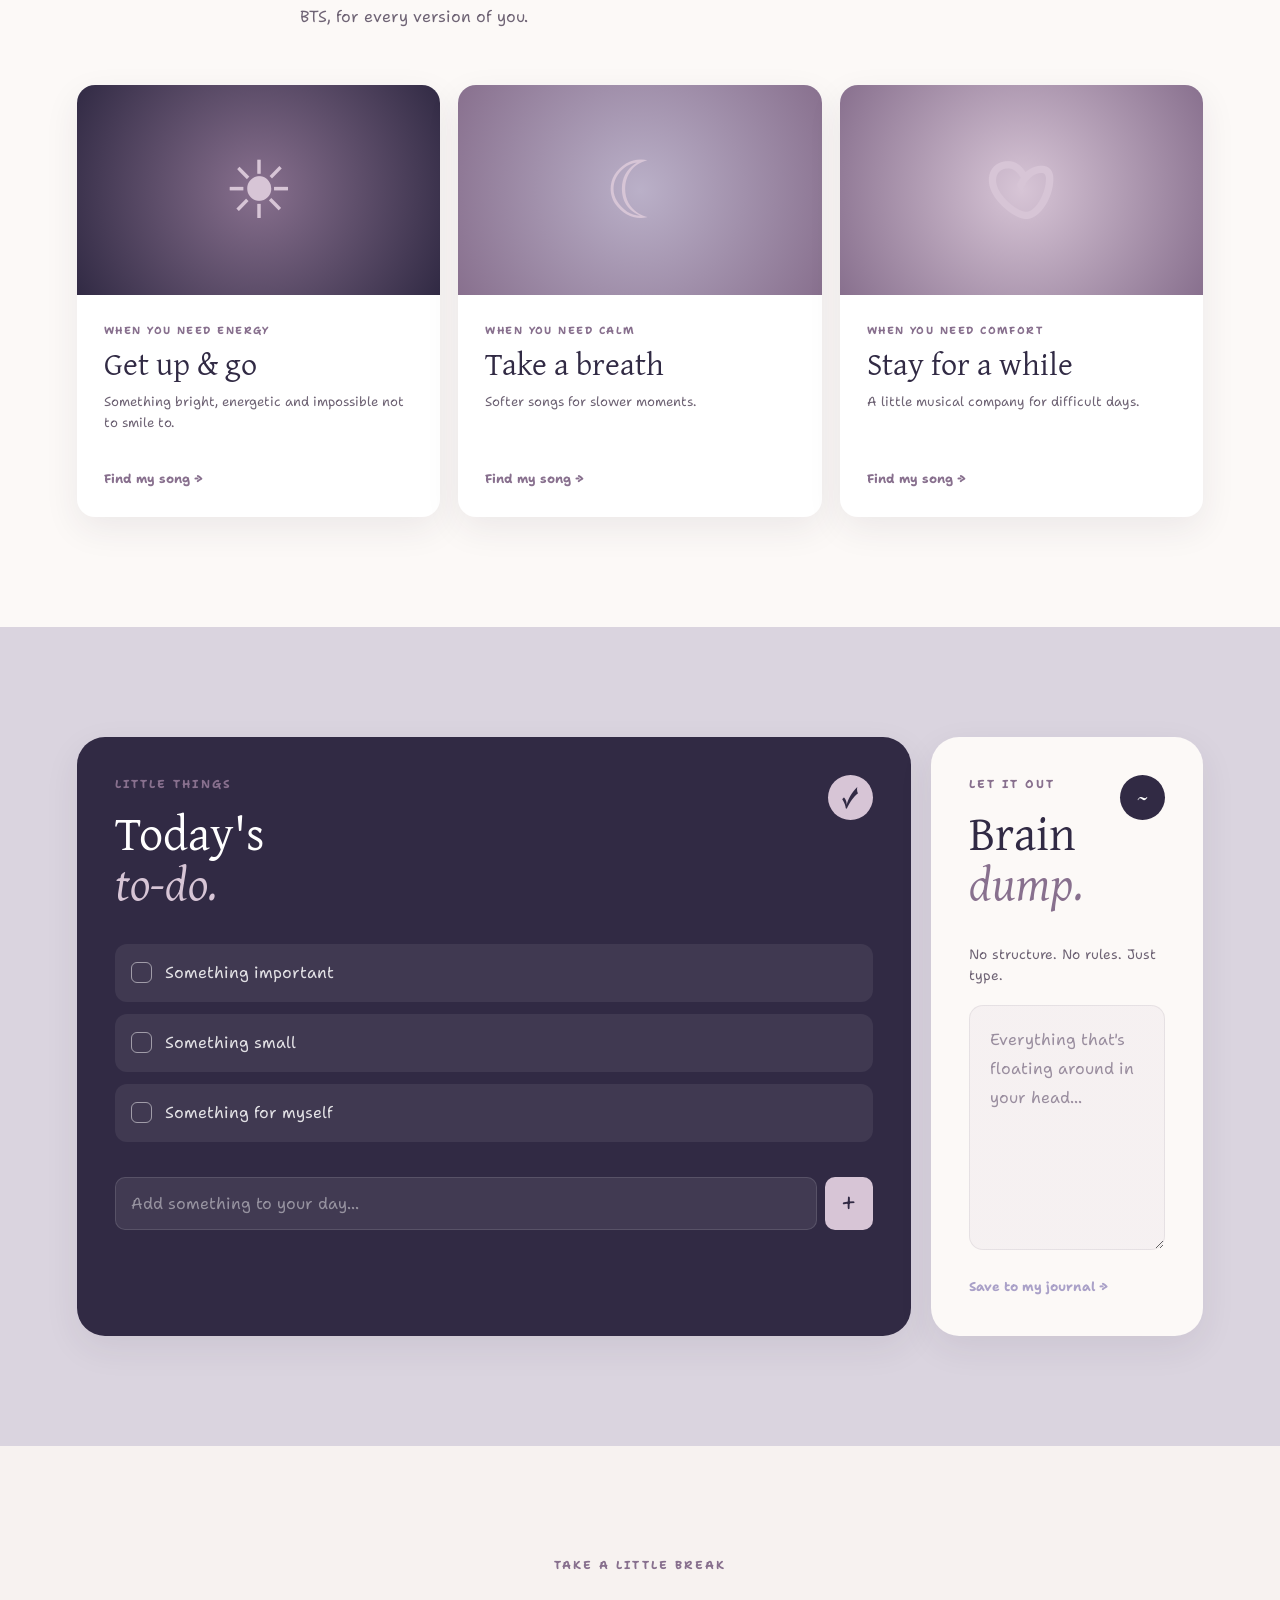
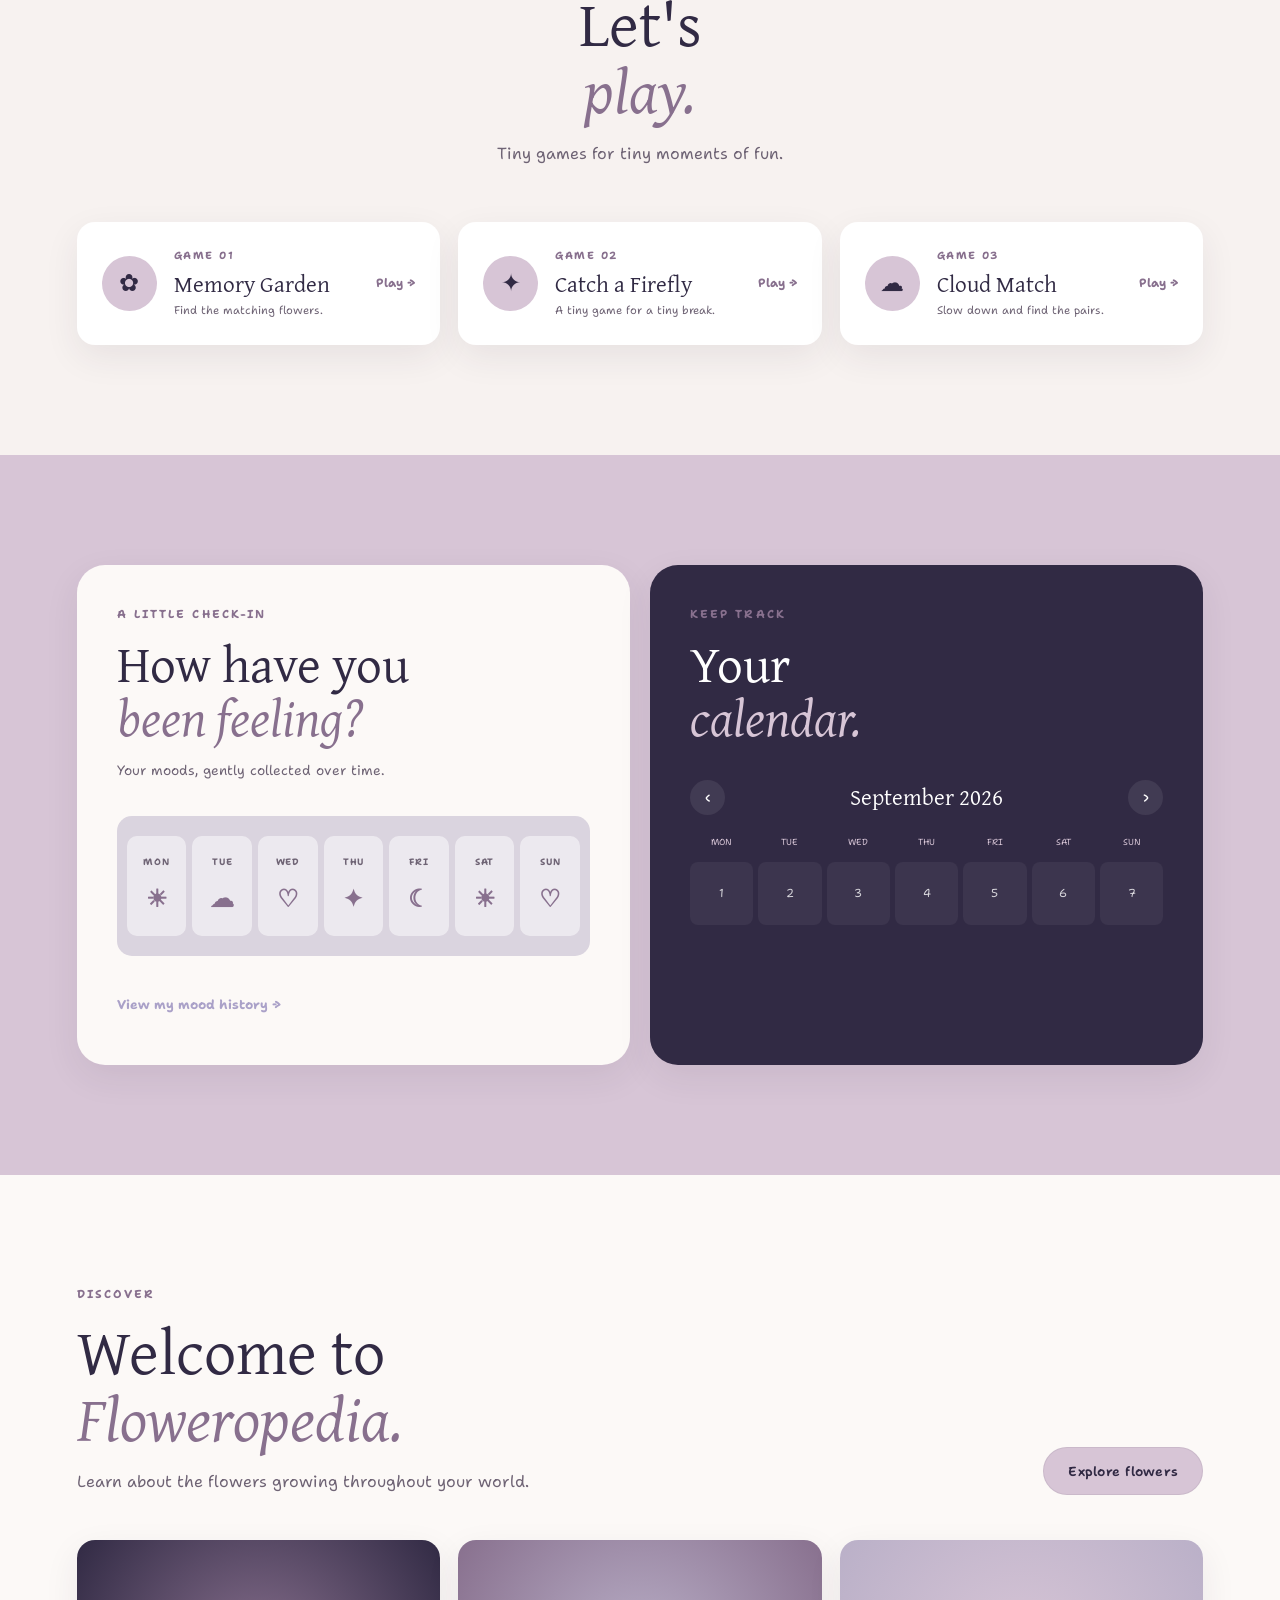
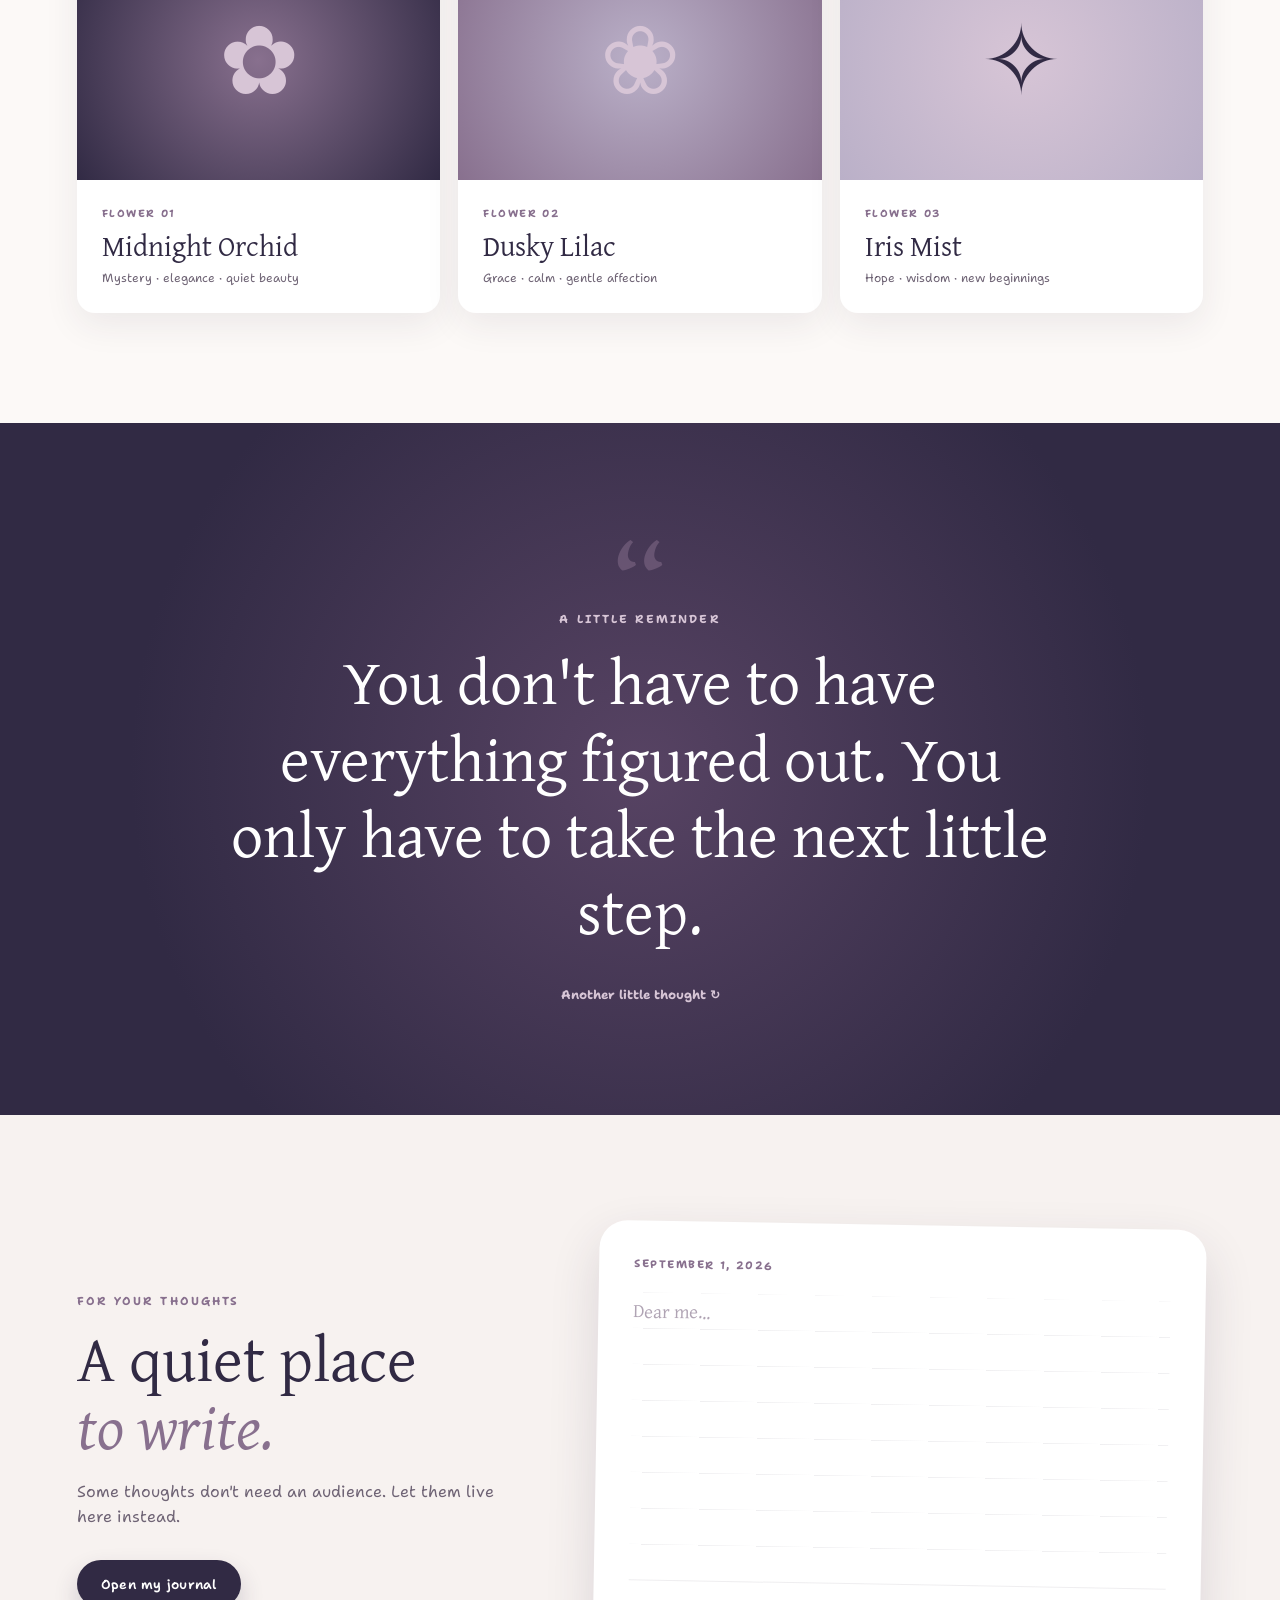
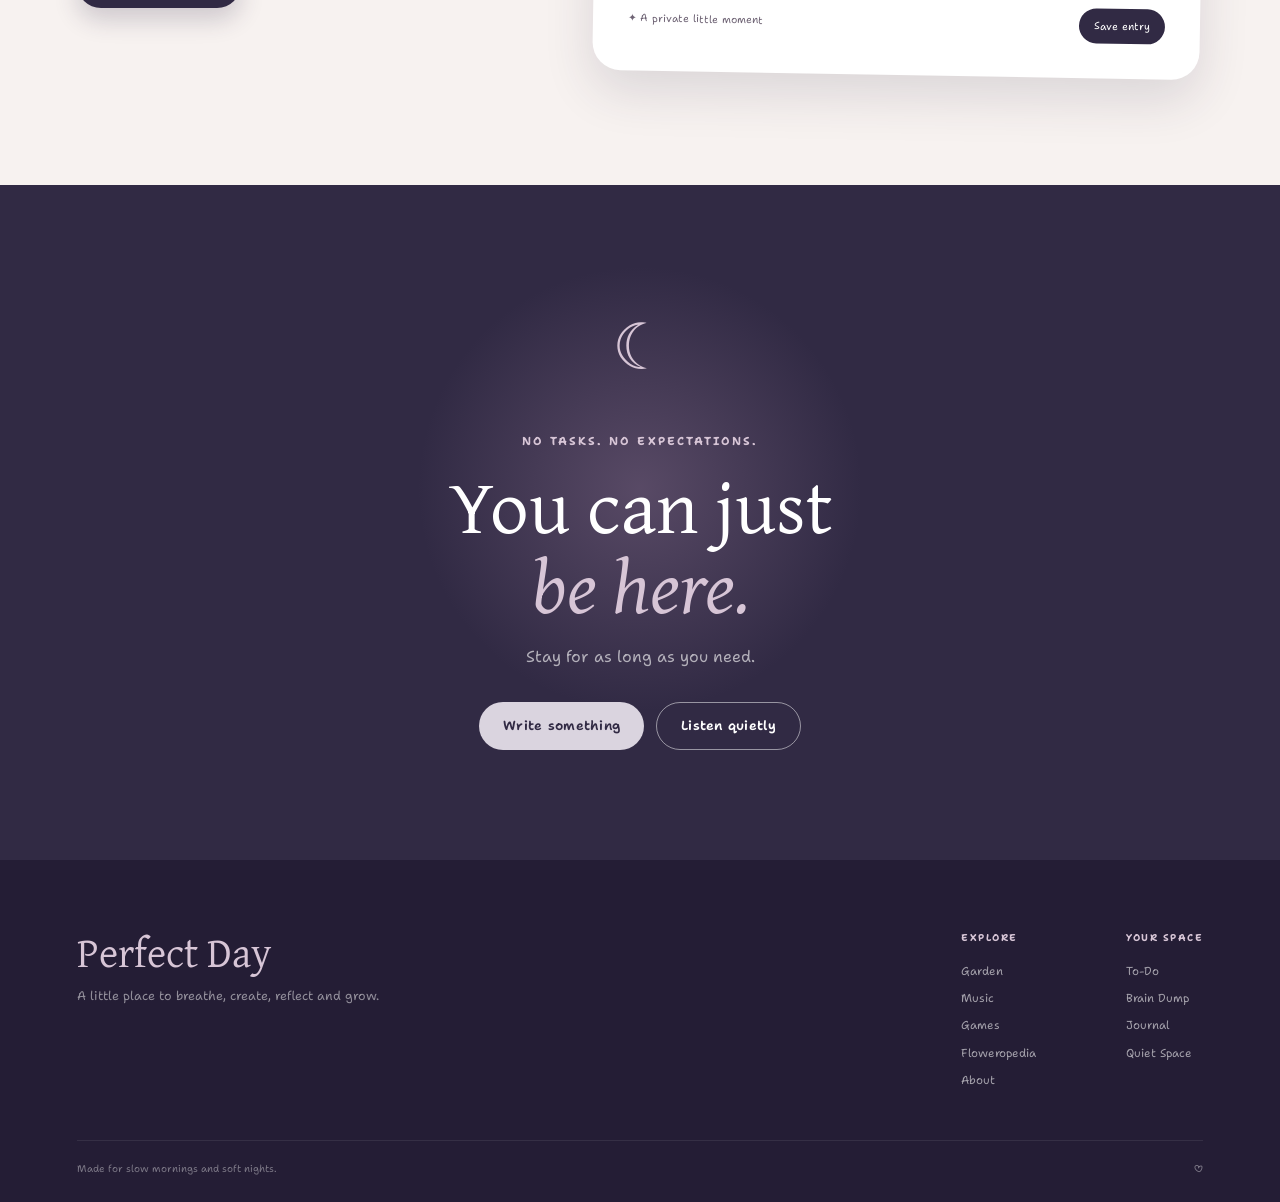
==== commit 3a6dceb5: "All the music is added and it is working" ====
--- a/index.html
+++ b/index.html
@@ -1600,4 +1600,7 @@
 
 </body>
 
-</html>+</html>
+
+
+<!--To play music press Ctrl+Shift+P and then click Live Server:Connect with Live Server-->
--- a/music.css
+++ b/music.css
@@ -1,8 +1,3 @@
-/* =========================================================
-   MUSIC PAGE
-   ========================================================= */
-
-
 /* =========================================================
    01. PAGE
    ========================================================= */
@@ -11,7 +6,6 @@
     width: 100%;
     padding: 150px 6vw 90px;
 }
-
 
 /* =========================================================
    02. INTRODUCTION
@@ -24,47 +18,35 @@
 
 .music-intro .section-label {
     margin-bottom: 18px;
-
-    color: var(--dusky-lilac);
-
-    font-family: var(--body-font);
+    color: var(--dusky-lilac, #8a7b9c);
+    font-family: var(--body-font, sans-serif);
     font-size: 0.75rem;
     font-weight: 700;
-
     letter-spacing: 0.18em;
     text-transform: uppercase;
 }
 
 .music-intro h1 {
     max-width: 800px;
-
-    color: var(--midnight-orchid);
-
-    font-family: var(--heading-font);
+    color: var(--midnight-orchid, #2c223b);
+    font-family: var(--heading-font, serif);
     font-size: clamp(3.2rem, 7vw, 6rem);
     font-weight: 400;
-
     line-height: 1.05;
 }
 
 .music-intro h1 span {
     display: block;
-
-    color: var(--dusky-lilac);
-
+    color: var(--dusky-lilac, #8a7b9c);
     font-style: italic;
 }
 
 .music-description {
     max-width: 650px;
-
     margin-top: 22px;
-
-    color: var(--muted-text);
-
+    color: var(--muted-text, #666);
     font-size: 1rem;
 }
-
 
 /* =========================================================
    03. MUSIC PLAYER
@@ -72,63 +54,37 @@
 
 .music-player-section {
     width: min(100%, 1100px);
-
     margin: 0 auto 100px;
-
     padding: 35px;
-
     display: grid;
     grid-template-columns: 420px 1fr;
-
     gap: 50px;
-
     align-items: center;
-
     border: 1px solid rgba(255, 255, 255, 0.15);
-
     border-radius: 30px;
-
-    background:
-        linear-gradient(
-            135deg,
-            rgba(49, 42, 68, 0.96),
-            rgba(68, 54, 83, 0.94)
-        );
-
-    box-shadow: var(--shadow-medium);
-}
-
-
-/* =========================================================
-   04. SONG IMAGE
+    background: linear-gradient(135deg, rgba(49, 42, 68, 0.96), rgba(68, 54, 83, 0.94));
+    box-shadow: var(--shadow-medium, 0 10px 30px rgba(0, 0, 0, 0.15));
+}
+
+/* =========================================================
+   04. SONG IMAGE (PLAYER)
    ========================================================= */
 
 .player-image {
     width: 100%;
-
     aspect-ratio: 1 / 1;
-
     overflow: hidden;
-
     border-radius: 22px;
-
-    background: var(--soft-plum);
-
-    box-shadow:
-        0 20px 45px rgba(0, 0, 0, 0.2);
+    background: var(--soft-plum, #4a3b59);
+    box-shadow: 0 20px 45px rgba(0, 0, 0, 0.2);
 }
 
 .player-image img {
     width: 100%;
     height: 100%;
-
     object-fit: cover;
-
-    transition:
-        opacity 0.3s ease,
-        transform 0.4s ease;
-}
-
+    transition: opacity 0.3s ease, transform 0.4s ease;
+}
 
 /* =========================================================
    05. PLAYER CONTENT
@@ -140,31 +96,23 @@
 
 .player-content .section-label {
     margin-bottom: 12px;
-
-    color: var(--plum-blossom);
-
+    color: var(--plum-blossom, #e2b4bd);
     font-size: 0.72rem;
     font-weight: 700;
-
     letter-spacing: 0.18em;
 }
 
 .player-content h2 {
-    color: var(--white);
-
+    color: var(--white, #ffffff);
     font-size: clamp(2rem, 4vw, 3.2rem);
-
     line-height: 1.05;
 }
 
 #song-artist {
     margin-top: 8px;
-
-    color: var(--iris-mist);
-
+    color: var(--iris-mist, #d1c7e0);
     font-size: 0.95rem;
 }
-
 
 /* =========================================================
    06. SONG PROGRESS
@@ -172,84 +120,55 @@
 
 .song-progress {
     margin-top: 35px;
-
     display: grid;
-
     grid-template-columns: 45px 1fr 45px;
-
     align-items: center;
-
     gap: 10px;
-
-    color: var(--iris-mist);
-
+    color: var(--iris-mist, #d1c7e0);
     font-size: 0.75rem;
 }
 
 #song-progress {
     width: 100%;
-
     height: 5px;
-
     appearance: none;
-
+    -webkit-appearance: none;
     border-radius: 999px;
-
     background: rgba(255, 255, 255, 0.2);
-
-    cursor: pointer;
-}
-
-
-/* Slider track */
+    cursor: pointer;
+}
 
 #song-progress::-webkit-slider-runnable-track {
     height: 5px;
-
     border-radius: 999px;
-
     background: rgba(255, 255, 255, 0.2);
 }
 
 #song-progress::-moz-range-track {
     height: 5px;
-
     border-radius: 999px;
-
     background: rgba(255, 255, 255, 0.2);
 }
-
-
-/* Slider thumb */
 
 #song-progress::-webkit-slider-thumb {
     appearance: none;
-
+    -webkit-appearance: none;
     width: 14px;
     height: 14px;
-
     margin-top: -4.5px;
-
     border-radius: 50%;
-
-    background: var(--plum-blossom);
-
+    background: var(--plum-blossom, #e2b4bd);
     cursor: pointer;
 }
 
 #song-progress::-moz-range-thumb {
     width: 14px;
     height: 14px;
-
     border: none;
-
     border-radius: 50%;
-
-    background: var(--plum-blossom);
-
-    cursor: pointer;
-}
-
+    background: var(--plum-blossom, #e2b4bd);
+    cursor: pointer;
+}
 
 /* =========================================================
    07. PLAYER BUTTONS
@@ -257,61 +176,43 @@
 
 .player-controls {
     margin-top: 30px;
-
     display: flex;
-
     align-items: center;
     justify-content: center;
-
     gap: 18px;
 }
 
 .player-controls button {
     width: 46px;
     height: 46px;
-
     display: flex;
-
     align-items: center;
     justify-content: center;
-
+    border: none;
     border-radius: 50%;
-
-    color: var(--white);
-
+    color: var(--white, #ffffff);
     background: rgba(255, 255, 255, 0.1);
-
-    transition:
-        transform var(--transition-fast),
-        background-color var(--transition-fast);
+    cursor: pointer;
+    transition: transform 0.2s ease, background-color 0.2s ease;
 }
 
 .player-controls button:hover {
     transform: translateY(-2px);
-
     background: rgba(255, 255, 255, 0.2);
 }
-
-
-/* Main play button */
 
 #play-button {
     width: 62px;
     height: 62px;
-
-    color: var(--midnight-orchid);
-
-    background: var(--plum-blossom);
-
+    color: var(--midnight-orchid, #2c223b);
+    background: var(--plum-blossom, #e2b4bd);
     font-size: 1.15rem;
 }
 
 #play-button:hover {
-    background: var(--white);
-
+    background: var(--white, #ffffff);
     transform: scale(1.05);
 }
-
 
 /* =========================================================
    08. VOLUME
@@ -319,566 +220,279 @@
 
 .volume-control {
     margin-top: 28px;
-
     display: flex;
-
     align-items: center;
-
     gap: 12px;
-
-    color: var(--iris-mist);
-
+    color: var(--iris-mist, #d1c7e0);
     font-size: 0.85rem;
 }
 
 #volume-control {
     width: 120px;
-
     height: 4px;
-
     appearance: none;
-
+    -webkit-appearance: none;
     border-radius: 999px;
-
     background: rgba(255, 255, 255, 0.2);
-
     cursor: pointer;
 }
 
 #volume-control::-webkit-slider-thumb {
     appearance: none;
-
+    -webkit-appearance: none;
     width: 12px;
     height: 12px;
-
     border-radius: 50%;
-
-    background: var(--plum-blossom);
-
+    background: var(--plum-blossom, #e2b4bd);
     cursor: pointer;
 }
 
 #volume-control::-moz-range-thumb {
     width: 12px;
     height: 12px;
-
     border: none;
-
     border-radius: 50%;
-
-    background: var(--plum-blossom);
-
-    cursor: pointer;
-}
+    background: var(--plum-blossom, #e2b4bd);
+    cursor: pointer;
+}
+
 /* =========================================================
    09. SONG COLLECTION
    ========================================================= */
 
 .song-section {
     width: min(100%, 1100px);
-
     margin: 0 auto 100px;
 }
-
 
 .song-section-heading {
     margin-bottom: 55px;
 }
 
-
 .song-section-heading .section-label {
     margin-bottom: 15px;
-
-    color: var(--dusky-lilac);
-
+    color: var(--dusky-lilac, #8a7b9c);
     font-size: 0.75rem;
     font-weight: 700;
-
     letter-spacing: 0.18em;
 }
 
-
 .song-section-heading h2 {
-    color: var(--midnight-orchid);
-
+    color: var(--midnight-orchid, #2c223b);
     font-size: clamp(2.5rem, 5vw, 4rem);
 }
-
 
 .song-section-heading h2 span {
     display: block;
-
-    color: var(--dusky-lilac);
-
+    color: var(--dusky-lilac, #8a7b9c);
     font-style: italic;
 }
 
-
-/* =========================================================
-   10. SONG MOODS
+/* =========================================================
+   10. SONG MOODS & GRID
    ========================================================= */
 
 .song-mood {
     margin-bottom: 90px;
 }
 
-
 .song-mood-heading {
     margin-bottom: 30px;
 }
 
-
 .song-mood-heading .section-label {
     margin-bottom: 10px;
-
-    color: var(--dusky-lilac);
-
+    color: var(--dusky-lilac, #8a7b9c);
     font-size: 0.72rem;
     font-weight: 700;
-
     letter-spacing: 0.16em;
 }
-
 
 .song-mood-heading h3 {
     margin-bottom: 8px;
-
-    color: var(--midnight-orchid);
-
-    font-family: var(--heading-font);
+    color: var(--midnight-orchid, #2c223b);
+    font-family: var(--heading-font, serif);
     font-size: clamp(2rem, 4vw, 3rem);
-
     font-weight: 400;
 }
 
-
 .song-mood-heading > p:last-child {
-    color: var(--muted-text);
-
+    color: var(--muted-text, #666);
     font-size: 0.95rem;
-}
-
-
-/* =========================================================
-   11. PLAYLIST GRID
-   ========================================================= */
-
-.playlist-grid {
-    display: grid;
-
-    grid-template-columns: repeat(3, 1fr);
-
-    gap: 22px;
-}
-
-
-/* =========================================================
-   12. SONG CARD
-   ========================================================= */
-
-.song-card {
-    width: 100%;
-
-    padding: 0;
-
-    overflow: hidden;
-
-    text-align: left;
-
-    border: 1px solid rgba(49, 42, 68, 0.08);
-
-    border-radius: 22px;
-
-    background: var(--warm-white);
-
-    box-shadow: var(--shadow-soft);
-
-    cursor: pointer;
-
-    transition:
-        transform var(--transition),
-        box-shadow var(--transition);
-}
-
-
-.song-card:hover {
-    transform: translateY(-7px);
-
-    box-shadow: var(--shadow-medium);
-}
-
-
-/* =========================================================
-   SONG IMAGE
-   ========================================================= */
-
-.song-card img {
-    display: block;
-
-    width: 100%;
-
-    aspect-ratio: 1 / 1;
-
-    object-fit: cover;
-}
-
-
-/* =========================================================
-   SONG INFORMATION
-   ========================================================= */
-
-.song-card > div {
-    padding: 20px;
-}
-
-
-.song-card-label {
-    margin-bottom: 7px;
-
-    color: var(--dusky-lilac);
-
-    font-size: 0.65rem;
-
-    font-weight: 700;
-
-    letter-spacing: 0.14em;
-}
-
-
-.song-card h3 {
-    margin-bottom: 5px;
-
-    color: var(--midnight-orchid);
-
-    font-family: var(--heading-font);
-
-    font-size: 1.45rem;
-
-    font-weight: 400;
-}
-
-
-.song-card > div > p:last-child {
-    color: var(--muted-text);
-
-    font-size: 0.85rem;
-}
-
-
-/* =========================================================
-   SONG CARD WHEN SELECTED
-   ========================================================= */
-
-.song-card.active {
-    transform: translateY(-5px);
-
-    box-shadow:
-        0 12px 30px rgba(49, 42, 68, 0.16);
-
-    border-color: var(--dusky-lilac);
-}
-
-
-/* =========================================================
-   13. SONG COLLECTION SPACING
-   ========================================================= */
-
-.playlist-category {
-    margin-bottom: 70px;
-}
-
-
-.playlist-category-title {
-    margin-bottom: 25px;
-
-    color: var(--midnight-orchid);
-
-    font-family: var(--heading-font);
-
-    font-size: 1.8rem;
-
-    font-weight: 400;
-}
-/* =========================================================
-   12. MUSIC MESSAGE
-   ========================================================= */
-
-.music-message {
-    width: min(100%, 850px);
-
-    margin: 0 auto 50px;
-
-    text-align: center;
-}
-
-.music-message .section-label {
-    margin-bottom: 18px;
-
-    color: var(--dusky-lilac);
-
-    font-size: 0.75rem;
-    font-weight: 700;
-
-    letter-spacing: 0.18em;
-}
-
-.music-message h2 {
-    color: var(--midnight-orchid);
-
-    font-size: clamp(2.5rem, 5vw, 4.2rem);
-}
-
-.music-message h2 span {
-    display: block;
-
-    color: var(--dusky-lilac);
-
-    font-style: italic;
-}
-
-.music-message > p:last-child {
-    margin-top: 20px;
-
-    color: var(--muted-text);
-
-    font-size: 1rem;
-}
-
-
-/* =========================================================
-   13. MUSIC BUTTON
-   ========================================================= */
-
-.music-button {
-    display: inline-block;
-
-    margin-top: 18px;
-
-    padding: 10px 18px;
-
-    border-radius: 999px;
-
-    color: var(--midnight-orchid);
-
-    background: var(--plum-blossom);
-
-    font-family: var(--body-font);
-    font-size: 0.8rem;
-    font-weight: 600;
-
-    text-decoration: none;
-
-    transition:
-        transform var(--transition-fast),
-        background-color var(--transition-fast);
-}
-
-.music-button:hover {
-    background: var(--iris-mist);
-
-    transform: translateX(4px);
-}
-
-
-/* =========================================================
-   14. RESPONSIVE
-   ========================================================= */
-
-@media (max-width: 900px) {
-
-    .music-page {
-        padding: 130px 4vw 70px;
-    }
-
-    .music-player-section {
-        grid-template-columns: 1fr;
-
-        gap: 35px;
-
-        padding: 28px;
-    }
-
-    .player-image {
-        width: min(100%, 500px);
-
-        margin: 0 auto;
-    }
-
-    .song-list {
-        grid-template-columns: 1fr;
-    }
-
-}
-
-
-@media (max-width: 600px) {
-
-    .music-page {
-        padding: 110px 20px 50px;
-    }
-
-    .music-intro {
-        margin-bottom: 45px;
-    }
-
-    .music-intro h1 {
-        font-size: 3rem;
-    }
-
-    .music-player-section {
-        padding: 20px;
-
-        border-radius: 22px;
-    }
-
-    .player-content {
-        padding: 5px;
-    }
-
-    .song-progress {
-        grid-template-columns: 38px 1fr 38px;
-
-        gap: 7px;
-    }
-
-    .volume-control {
-        justify-content: center;
-    }
-
-    .song-card > div {
-        padding: 20px;
-    }
-
-}
-/* =========================================================
-   GET UP & GO — PLAYLIST SONG CARDS
-   ========================================================= */
-
-.playlist-category {
-    width: 100%;
-}
-
-.playlist-category-title {
-    display: none;
 }
 
 .playlist-grid {
     display: grid;
     grid-template-columns: repeat(3, 1fr);
-    gap: 20px;
-}
-
-
-/* Individual song card */
-
-.playlist-grid .song-card {
-    width: 100%;
-
+    gap: 22px;
+}
+
+/* =========================================================
+   11. SONG CARD & IMAGE FALLBACK FIX
+   ========================================================= */
+
+.song-card {
+    width: 100%;
     padding: 0;
-
     display: flex;
     flex-direction: column;
-
     overflow: hidden;
-
+    text-align: left;
     border: 1px solid rgba(49, 42, 68, 0.08);
-    border-radius: 24px;
-
-    background: var(--warm-white);
-
-    box-shadow: var(--shadow-soft);
-
-    cursor: pointer;
-
-    text-align: left;
-
-    transition:
-        transform var(--transition),
-        box-shadow var(--transition);
-}
-
-
-.playlist-grid .song-card:hover {
-    transform: translateY(-6px);
-    box-shadow: var(--shadow-medium);
-}
-
-
-/* Song artwork */
-
-.playlist-grid .song-card img {
-    width: 100%;
-    height: 220px;
-
-    aspect-ratio: auto;
-
+    border-radius: 22px;
+    background: var(--warm-white, #faf7f5);
+    box-shadow: var(--shadow-soft, 0 4px 15px rgba(0, 0, 0, 0.05));
+    cursor: pointer;
+    transition: transform 0.3s ease, box-shadow 0.3s ease;
+}
+
+.song-card:hover {
+    transform: translateY(-7px);
+    box-shadow: var(--shadow-medium, 0 10px 25px rgba(0, 0, 0, 0.1));
+}
+
+.song-card img {
+    display: block;
+    width: 100%;
+    aspect-ratio: 1 / 1;
     object-fit: cover;
-
+    background-color: var(--soft-plum, #e9e3ed);
+    min-height: 200px;
+}
+
+/* Ensures broken images don't collapse text area layout */
+.song-card img::before {
+    content: "";
     display: block;
-}
-
-
-/* Song information */
-
-.playlist-grid .song-card > div {
-    padding: 18px 20px 20px;
-}
-
-
-.playlist-grid .song-card-label {
+    width: 100%;
+    height: 100%;
+    background-color: #f3edf7;
+}
+
+.song-card > div {
+    padding: 20px;
+}
+
+.song-card-label {
     margin-bottom: 7px;
-
-    color: var(--dusky-lilac);
-
+    color: var(--dusky-lilac, #8a7b9c);
     font-size: 0.65rem;
     font-weight: 700;
-
     letter-spacing: 0.14em;
 }
 
-
-.playlist-grid .song-card h3 {
+.song-card h3 {
     margin-bottom: 5px;
-
-    color: var(--midnight-orchid);
-
-    font-family: var(--heading-font);
-
-    font-size: 1.5rem;
+    color: var(--midnight-orchid, #2c223b);
+    font-family: var(--heading-font, serif);
+    font-size: 1.45rem;
     font-weight: 400;
 }
 
-
-.playlist-grid .song-card > div > p:last-child {
+.song-card > div > p:last-child {
     margin: 0;
-
-    color: var(--muted-text);
-
+    color: var(--muted-text, #666);
     font-size: 0.85rem;
 }
 
-
-/* =========================================================
-   PLAYLIST RESPONSIVE
+.song-card.active {
+    transform: translateY(-5px);
+    box-shadow: 0 12px 30px rgba(49, 42, 68, 0.16);
+    border-color: var(--dusky-lilac, #8a7b9c);
+}
+
+/* =========================================================
+   12. MUSIC MESSAGE & BUTTON
+   ========================================================= */
+
+.music-message {
+    width: min(100%, 850px);
+    margin: 0 auto 50px;
+    text-align: center;
+}
+
+.music-message .section-label {
+    margin-bottom: 18px;
+    color: var(--dusky-lilac, #8a7b9c);
+    font-size: 0.75rem;
+    font-weight: 700;
+    letter-spacing: 0.18em;
+}
+
+.music-message h2 {
+    color: var(--midnight-orchid, #2c223b);
+    font-size: clamp(2.5rem, 5vw, 4.2rem);
+}
+
+.music-message h2 span {
+    display: block;
+    color: var(--dusky-lilac, #8a7b9c);
+    font-style: italic;
+}
+
+.music-message > p:last-child {
+    margin-top: 20px;
+    color: var(--muted-text, #666);
+    font-size: 1rem;
+}
+
+/* =========================================================
+   13. RESPONSIVE DESIGN
    ========================================================= */
 
 @media (max-width: 900px) {
+    .music-page {
+        padding: 130px 4vw 70px;
+    }
+
+    .music-player-section {
+        grid-template-columns: 1fr;
+        gap: 35px;
+        padding: 28px;
+    }
+
+    .player-image {
+        width: min(100%, 500px);
+        margin: 0 auto;
+    }
 
     .playlist-grid {
         grid-template-columns: repeat(2, 1fr);
     }
-
-}
-
+}
 
 @media (max-width: 600px) {
+    .music-page {
+        padding: 110px 20px 50px;
+    }
+
+    .music-intro {
+        margin-bottom: 45px;
+    }
+
+    .music-intro h1 {
+        font-size: 3rem;
+    }
+
+    .music-player-section {
+        padding: 20px;
+        border-radius: 22px;
+    }
+
+    .player-content {
+        padding: 5px;
+    }
+
+    .song-progress {
+        grid-template-columns: 38px 1fr 38px;
+        gap: 7px;
+    }
+
+    .volume-control {
+        justify-content: center;
+    }
 
     .playlist-grid {
         grid-template-columns: 1fr;
     }
-
-    .playlist-grid .song-card img {
-        height: 240px;
-    }
-
 }
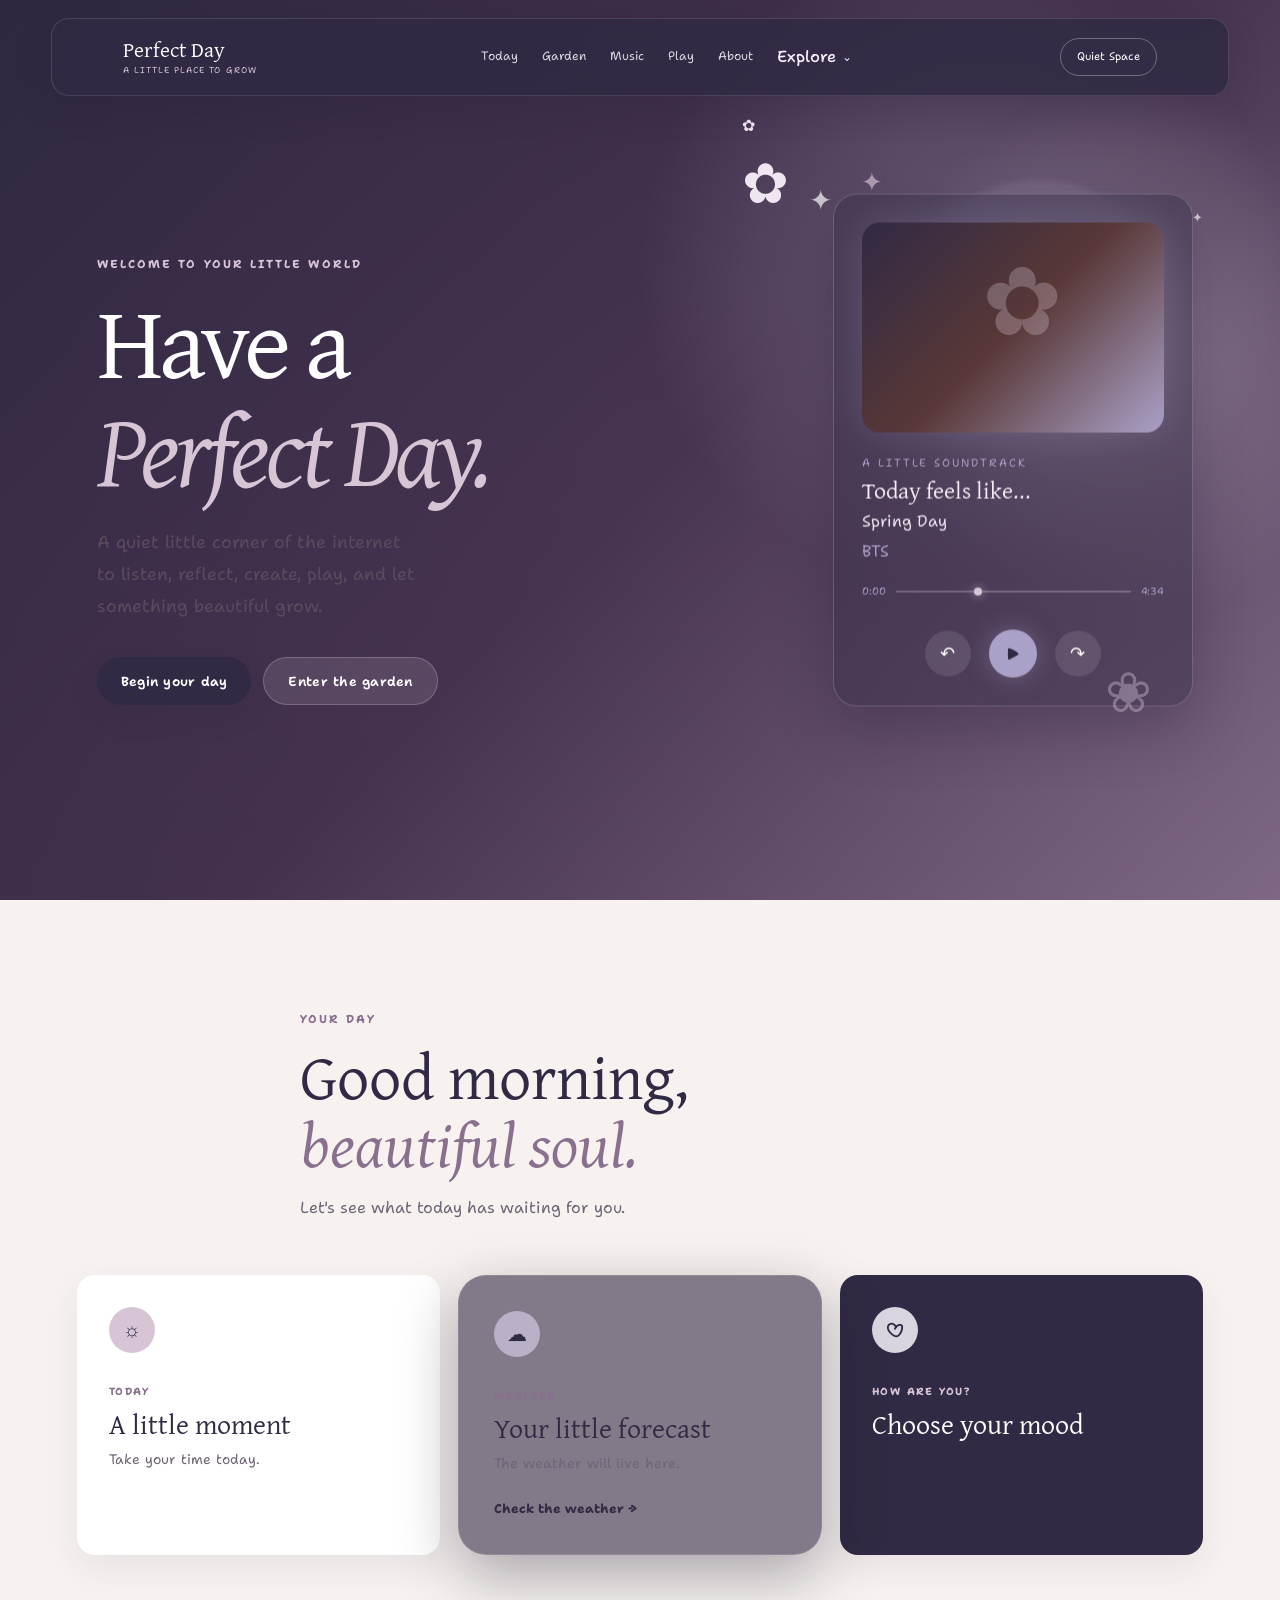
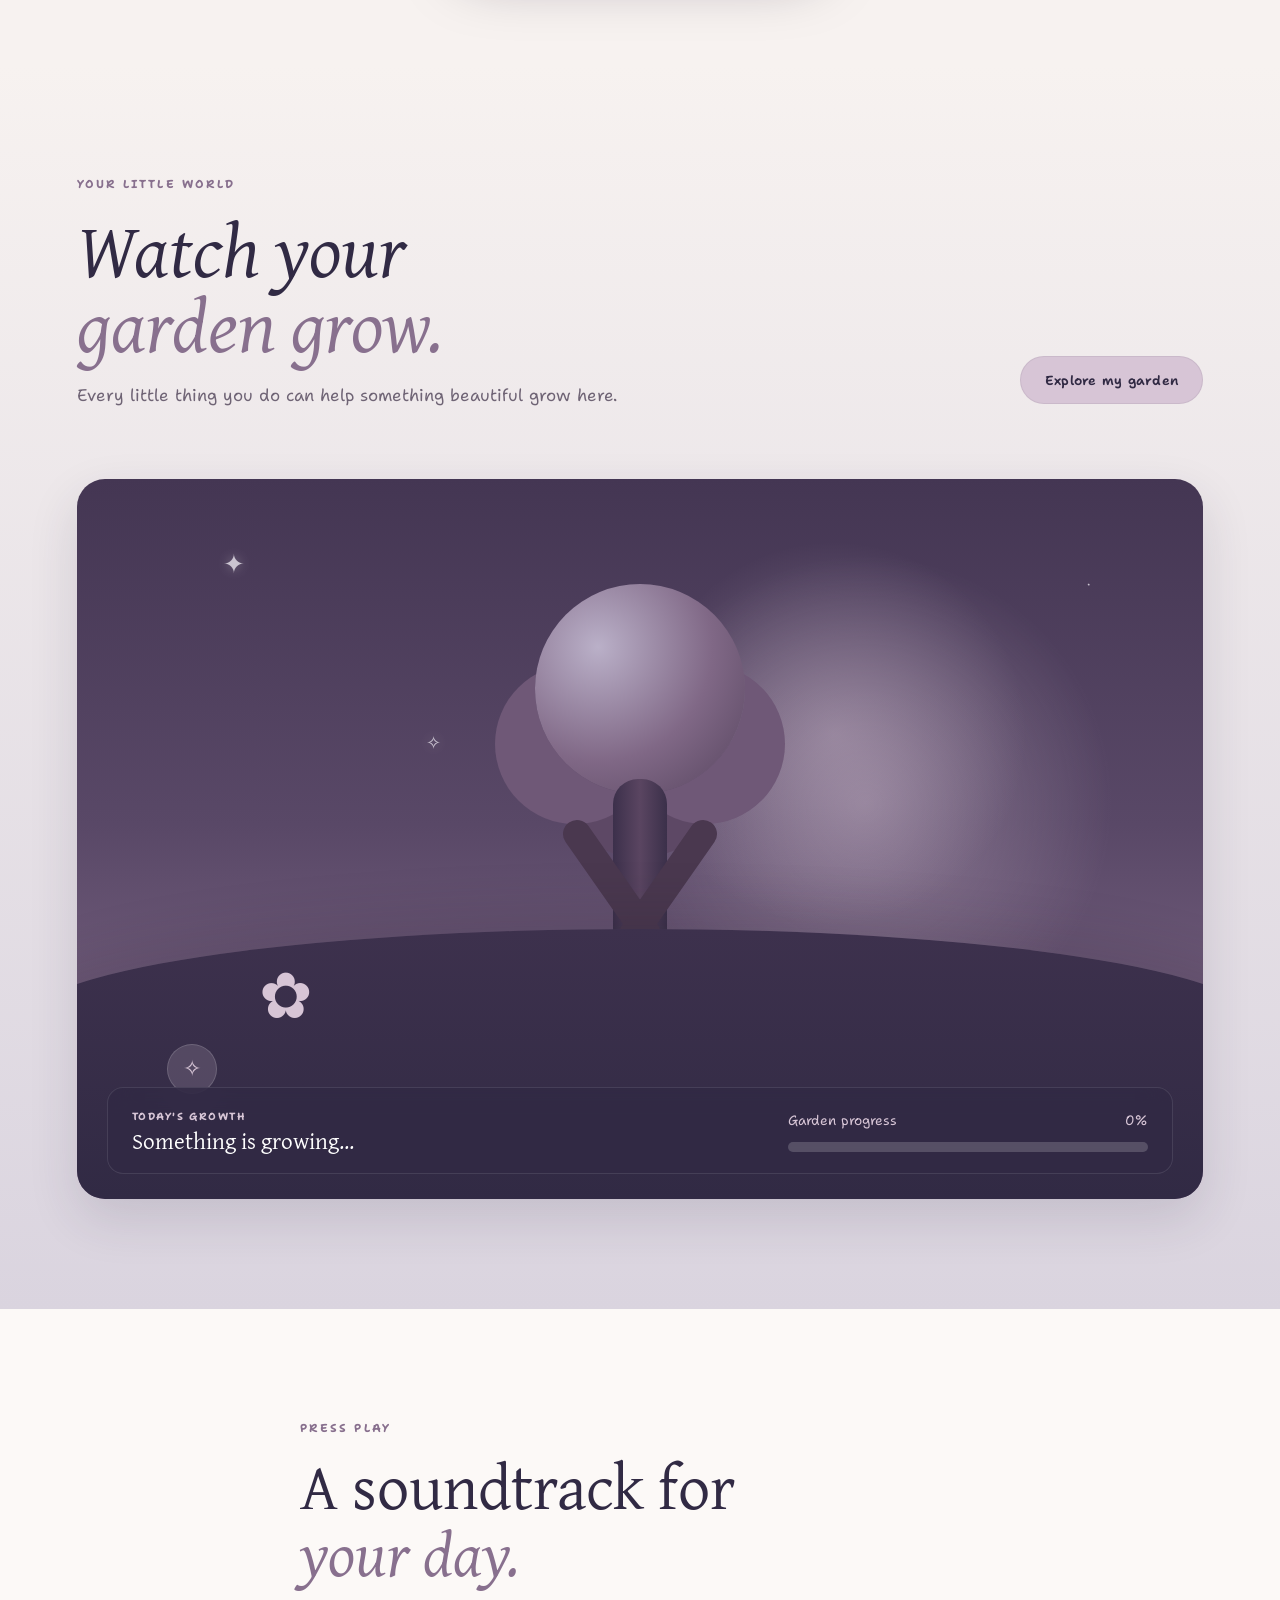
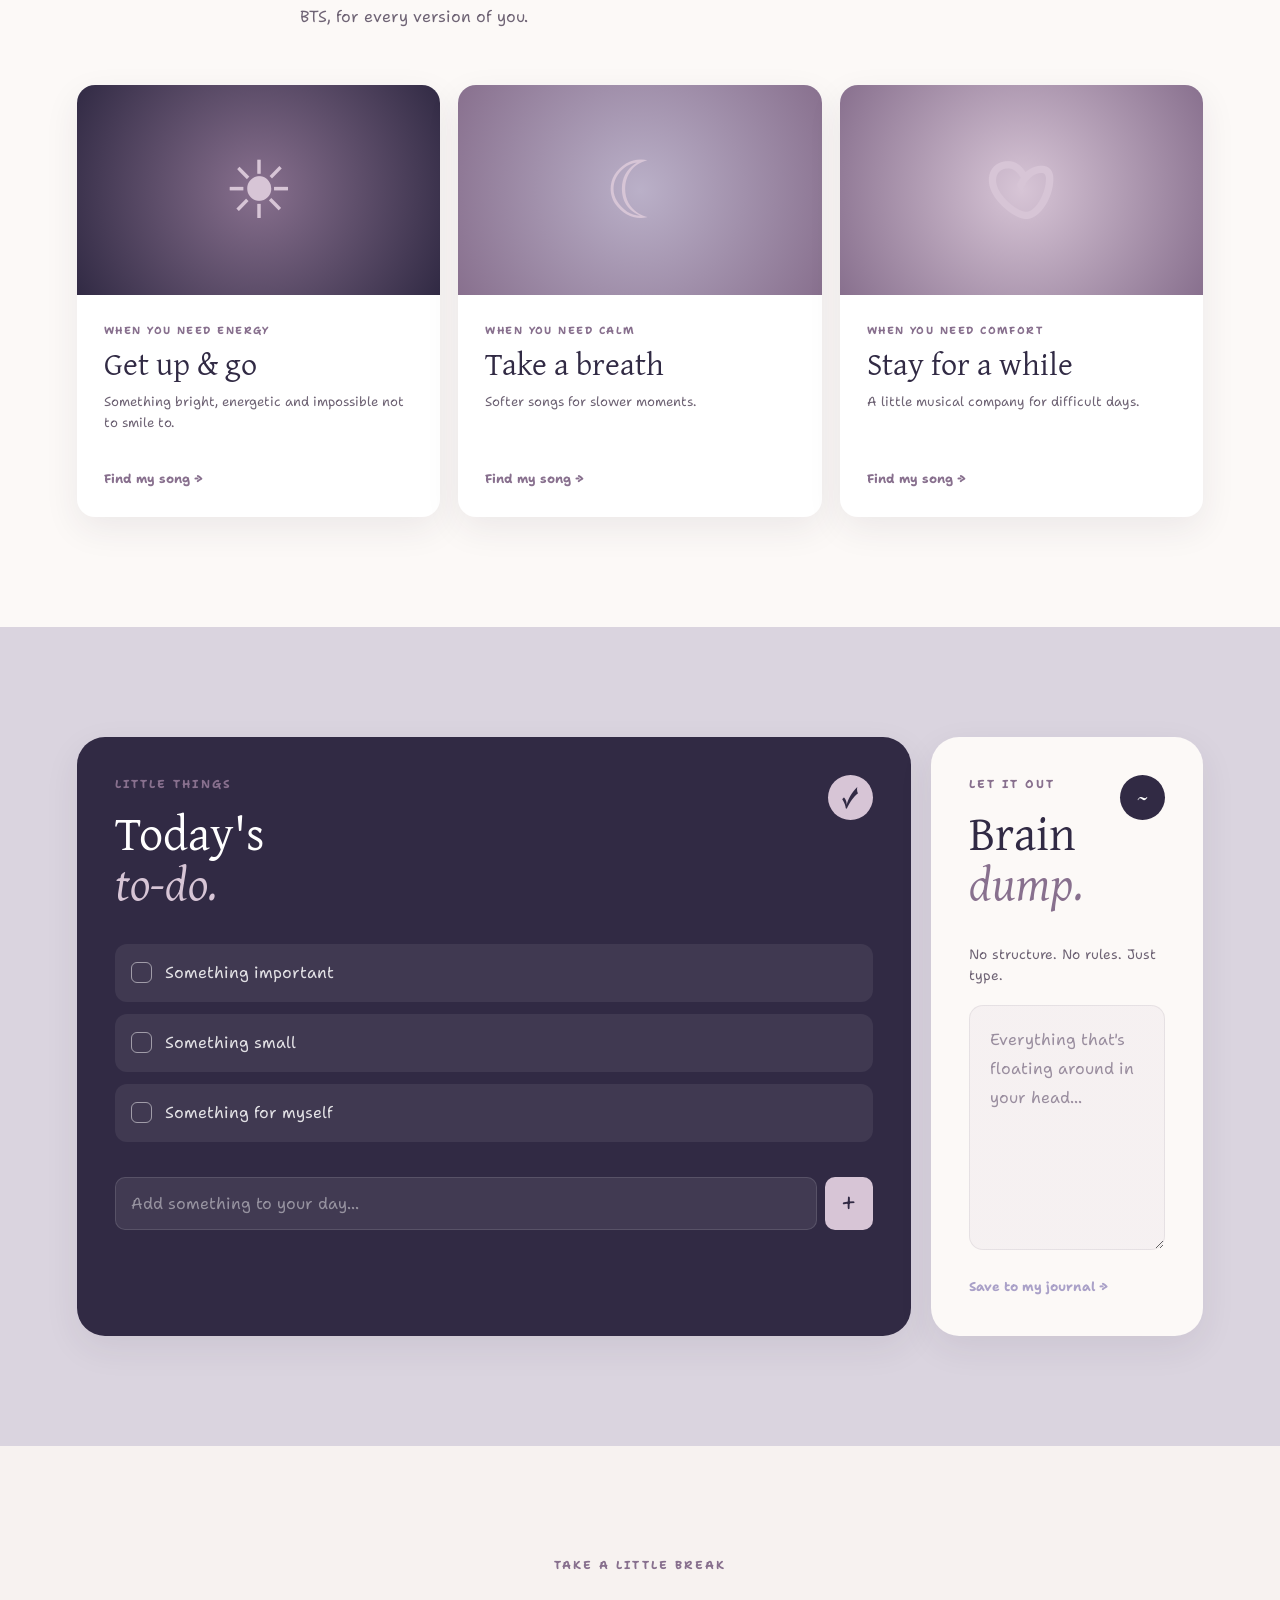
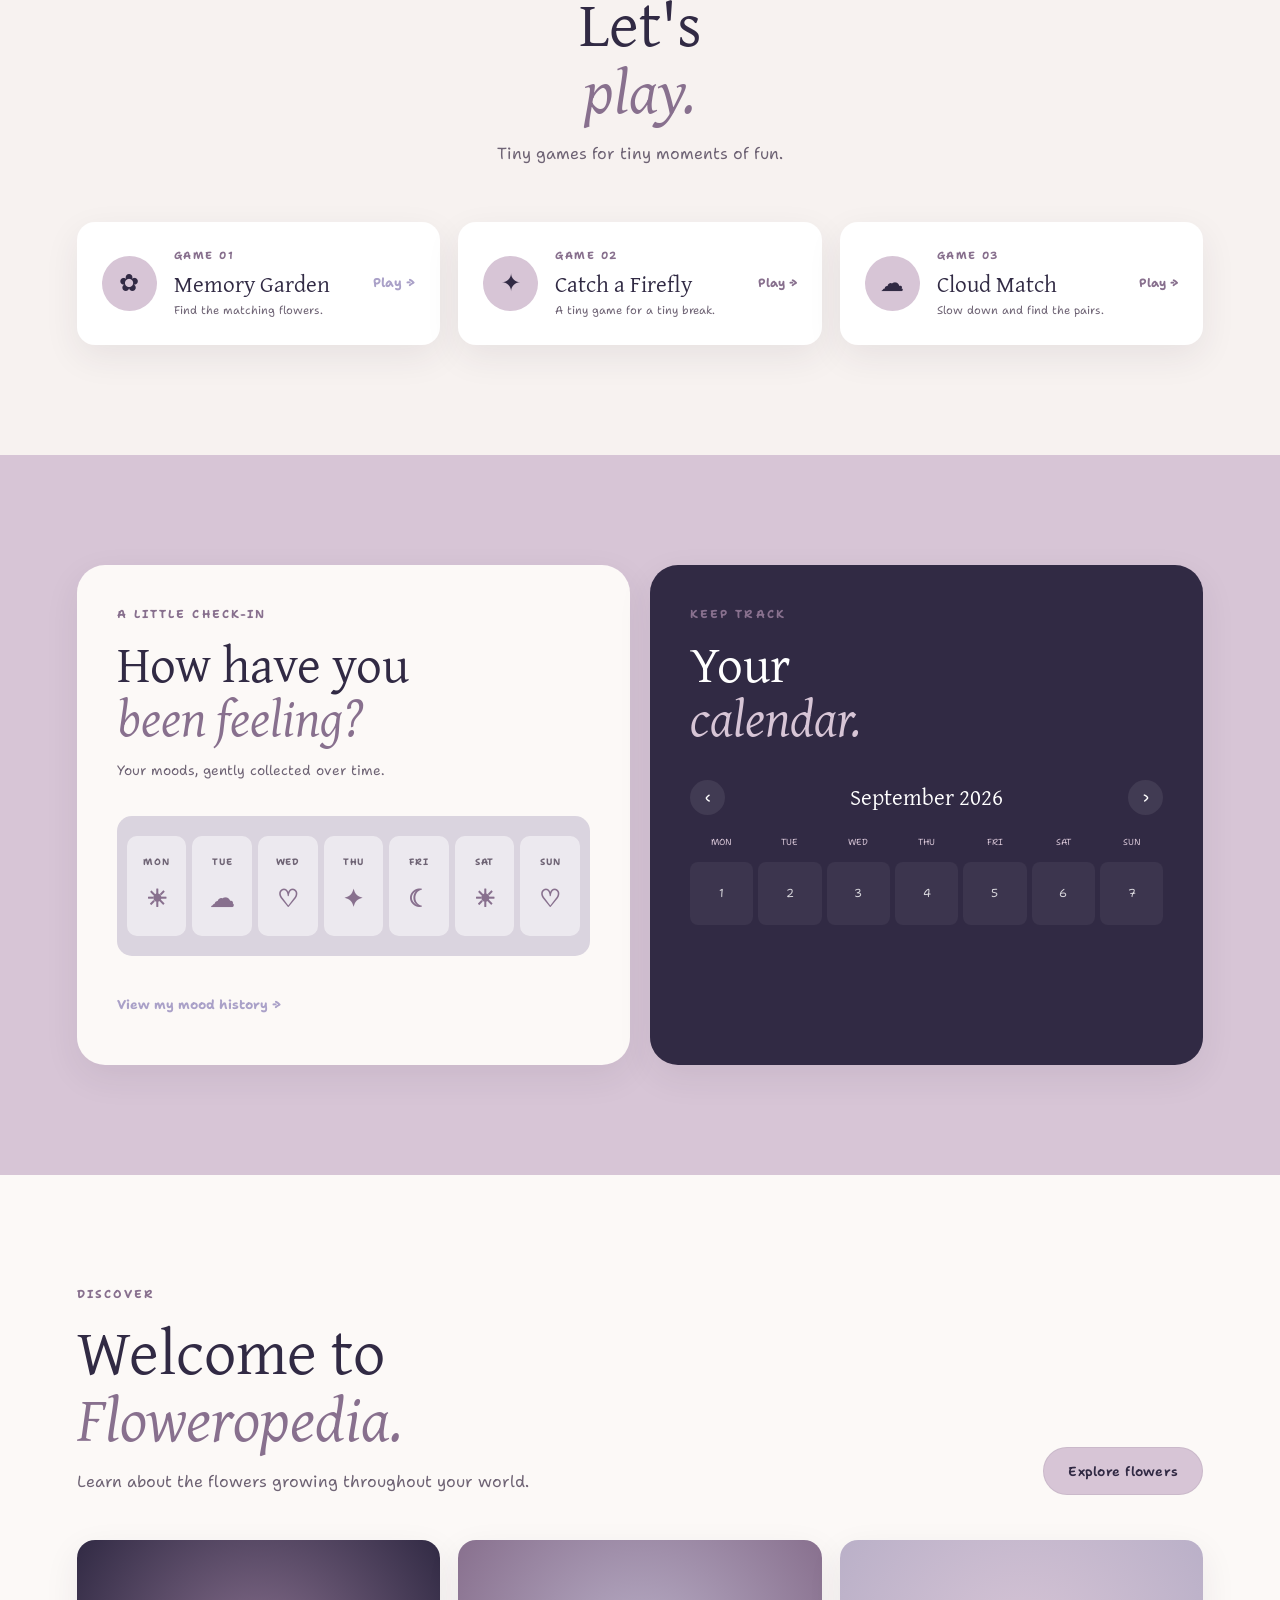
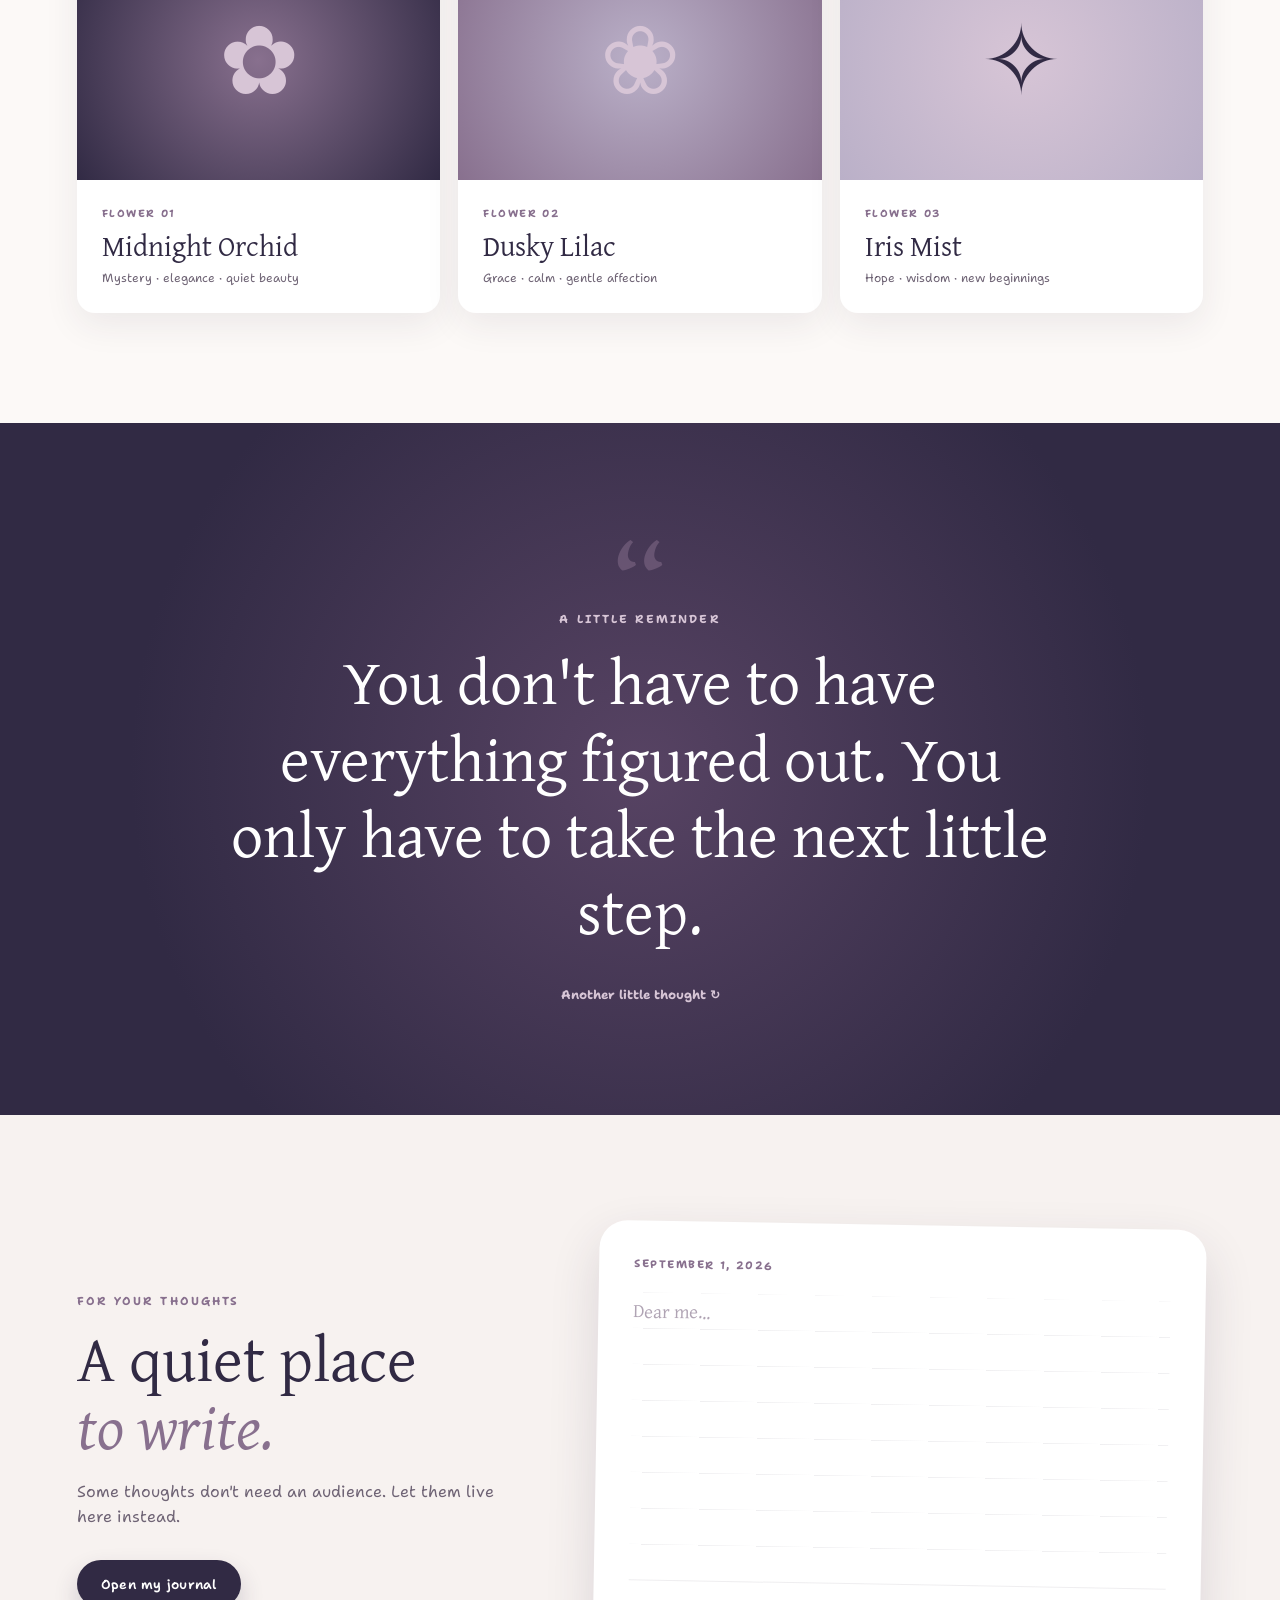
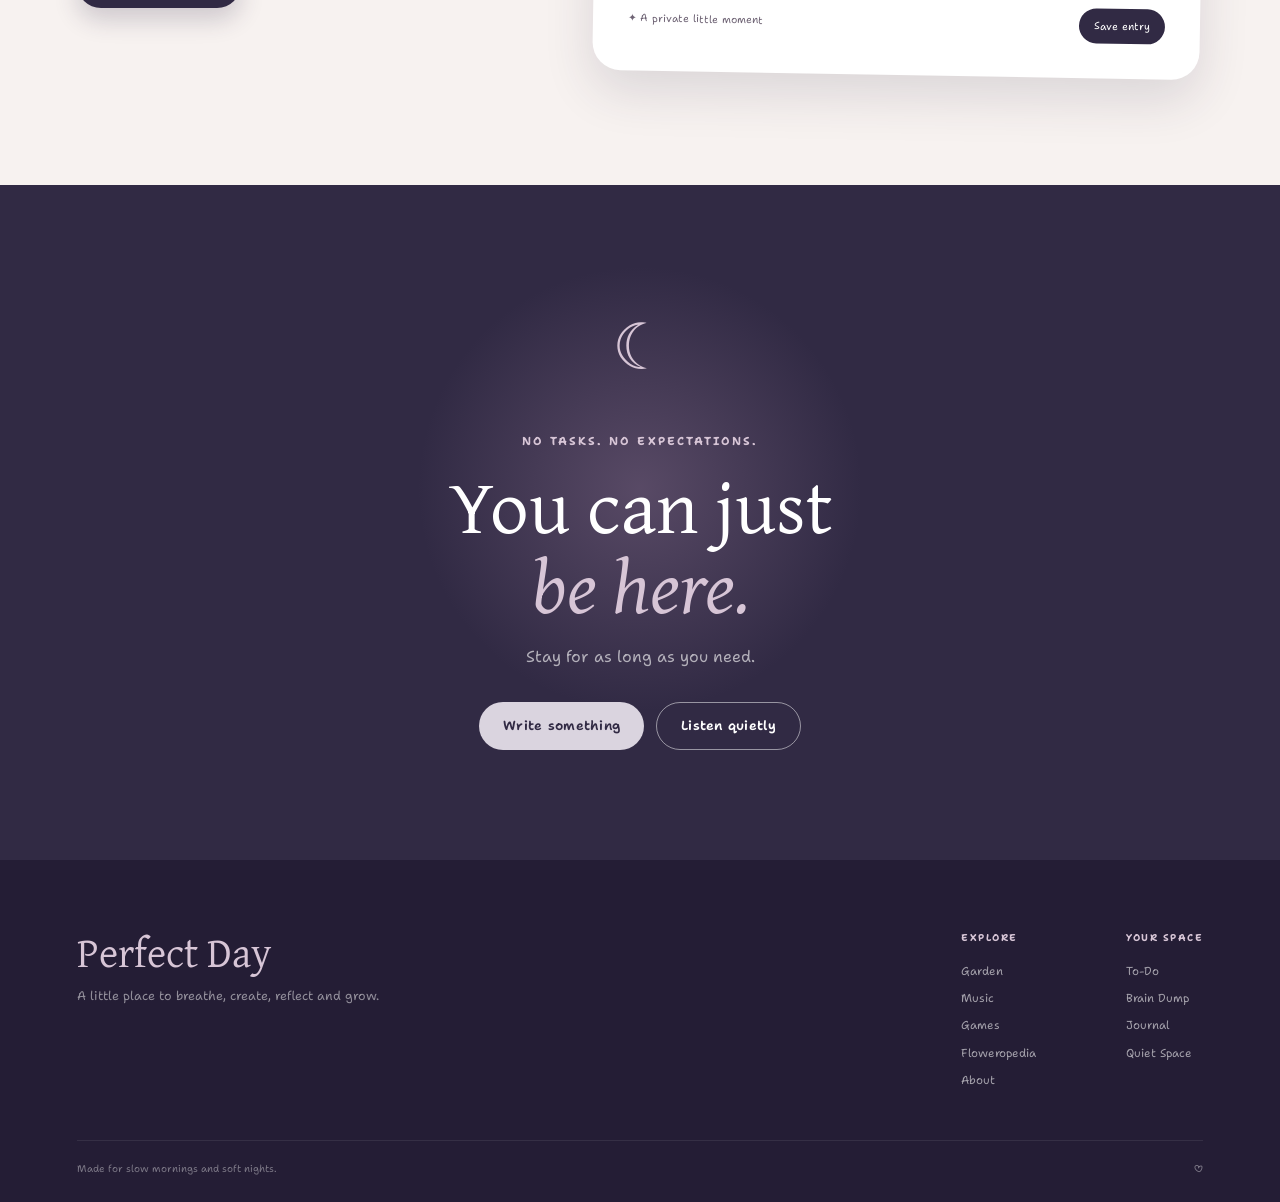
==== commit 40e1fa36: "Creating the Memory Game" ====
--- a/index.html
+++ b/index.html
@@ -903,10 +903,8 @@
 
                     </div>
 
-
-                    <button type="button">
-                        Play →
-                    </button>
+                    <a href="memorygarden.html" class="text-button">
+                        Play →</a>
 
                 </article>
 
--- a/music.css
+++ b/music.css
@@ -67,7 +67,7 @@
 }
 
 /* =========================================================
-   04. SONG IMAGE (PLAYER)
+   04. SONG IMAGE / SVG ARTWORK (PLAYER)
    ========================================================= */
 
 .player-image {
@@ -77,12 +77,15 @@
     border-radius: 22px;
     background: var(--soft-plum, #4a3b59);
     box-shadow: 0 20px 45px rgba(0, 0, 0, 0.2);
-}
-
-.player-image img {
+    display: flex;
+    align-items: center;
+    justify-content: center;
+}
+
+.player-image svg {
     width: 100%;
     height: 100%;
-    object-fit: cover;
+    display: block;
     transition: opacity 0.3s ease, transform 0.4s ease;
 }
 
@@ -328,7 +331,7 @@
 }
 
 /* =========================================================
-   11. SONG CARD & IMAGE FALLBACK FIX
+   11. SONG CARD & SVG ARTWORK
    ========================================================= */
 
 .song-card {
@@ -351,25 +354,20 @@
     box-shadow: var(--shadow-medium, 0 10px 25px rgba(0, 0, 0, 0.1));
 }
 
-.song-card img {
+.card-art {
+    width: 100%;
+    aspect-ratio: 1 / 1;
+    overflow: hidden;
+    background-color: var(--soft-plum, #382c44);
+}
+
+.card-art svg {
     display: block;
     width: 100%;
-    aspect-ratio: 1 / 1;
-    object-fit: cover;
-    background-color: var(--soft-plum, #e9e3ed);
-    min-height: 200px;
-}
-
-/* Ensures broken images don't collapse text area layout */
-.song-card img::before {
-    content: "";
-    display: block;
-    width: 100%;
     height: 100%;
-    background-color: #f3edf7;
-}
-
-.song-card > div {
+}
+
+.song-card > div:last-child {
     padding: 20px;
 }
 
@@ -389,7 +387,7 @@
     font-weight: 400;
 }
 
-.song-card > div > p:last-child {
+.song-card > div:last-child > p:last-child {
     margin: 0;
     color: var(--muted-text, #666);
     font-size: 0.85rem;
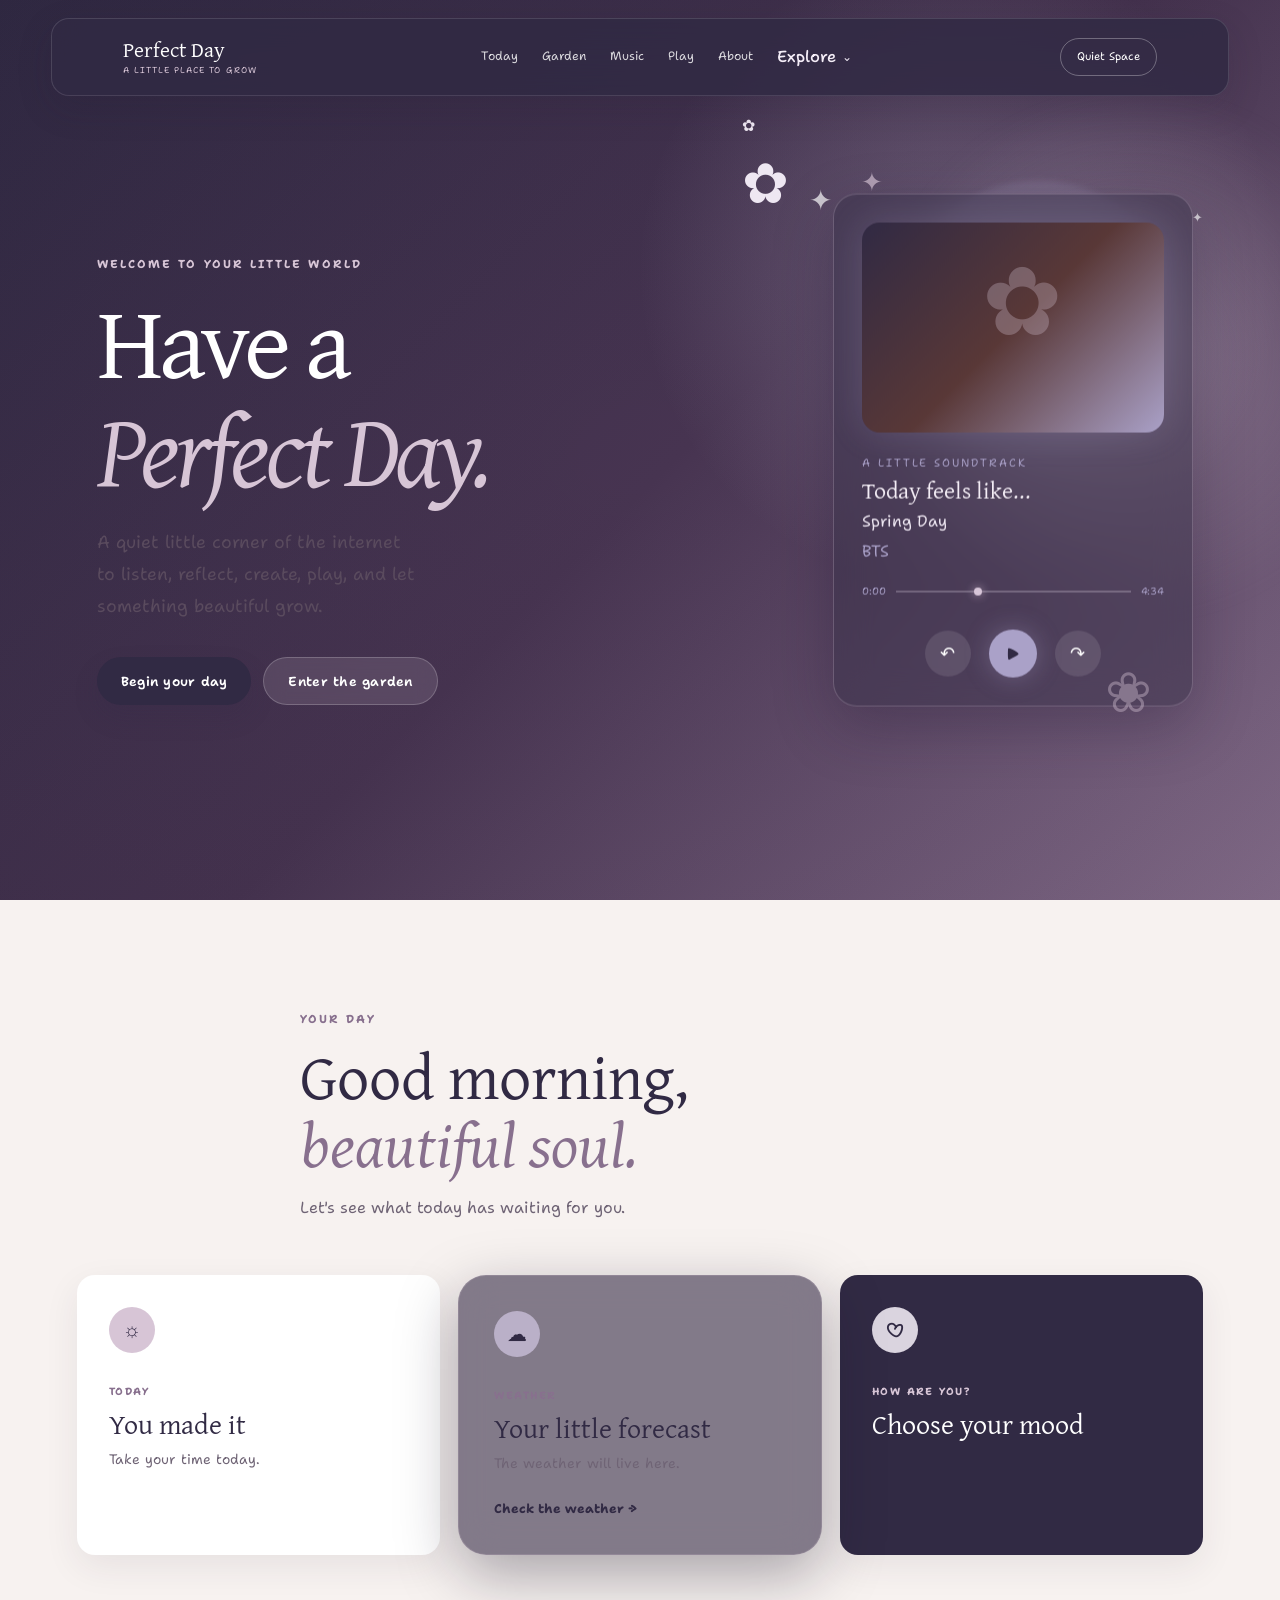
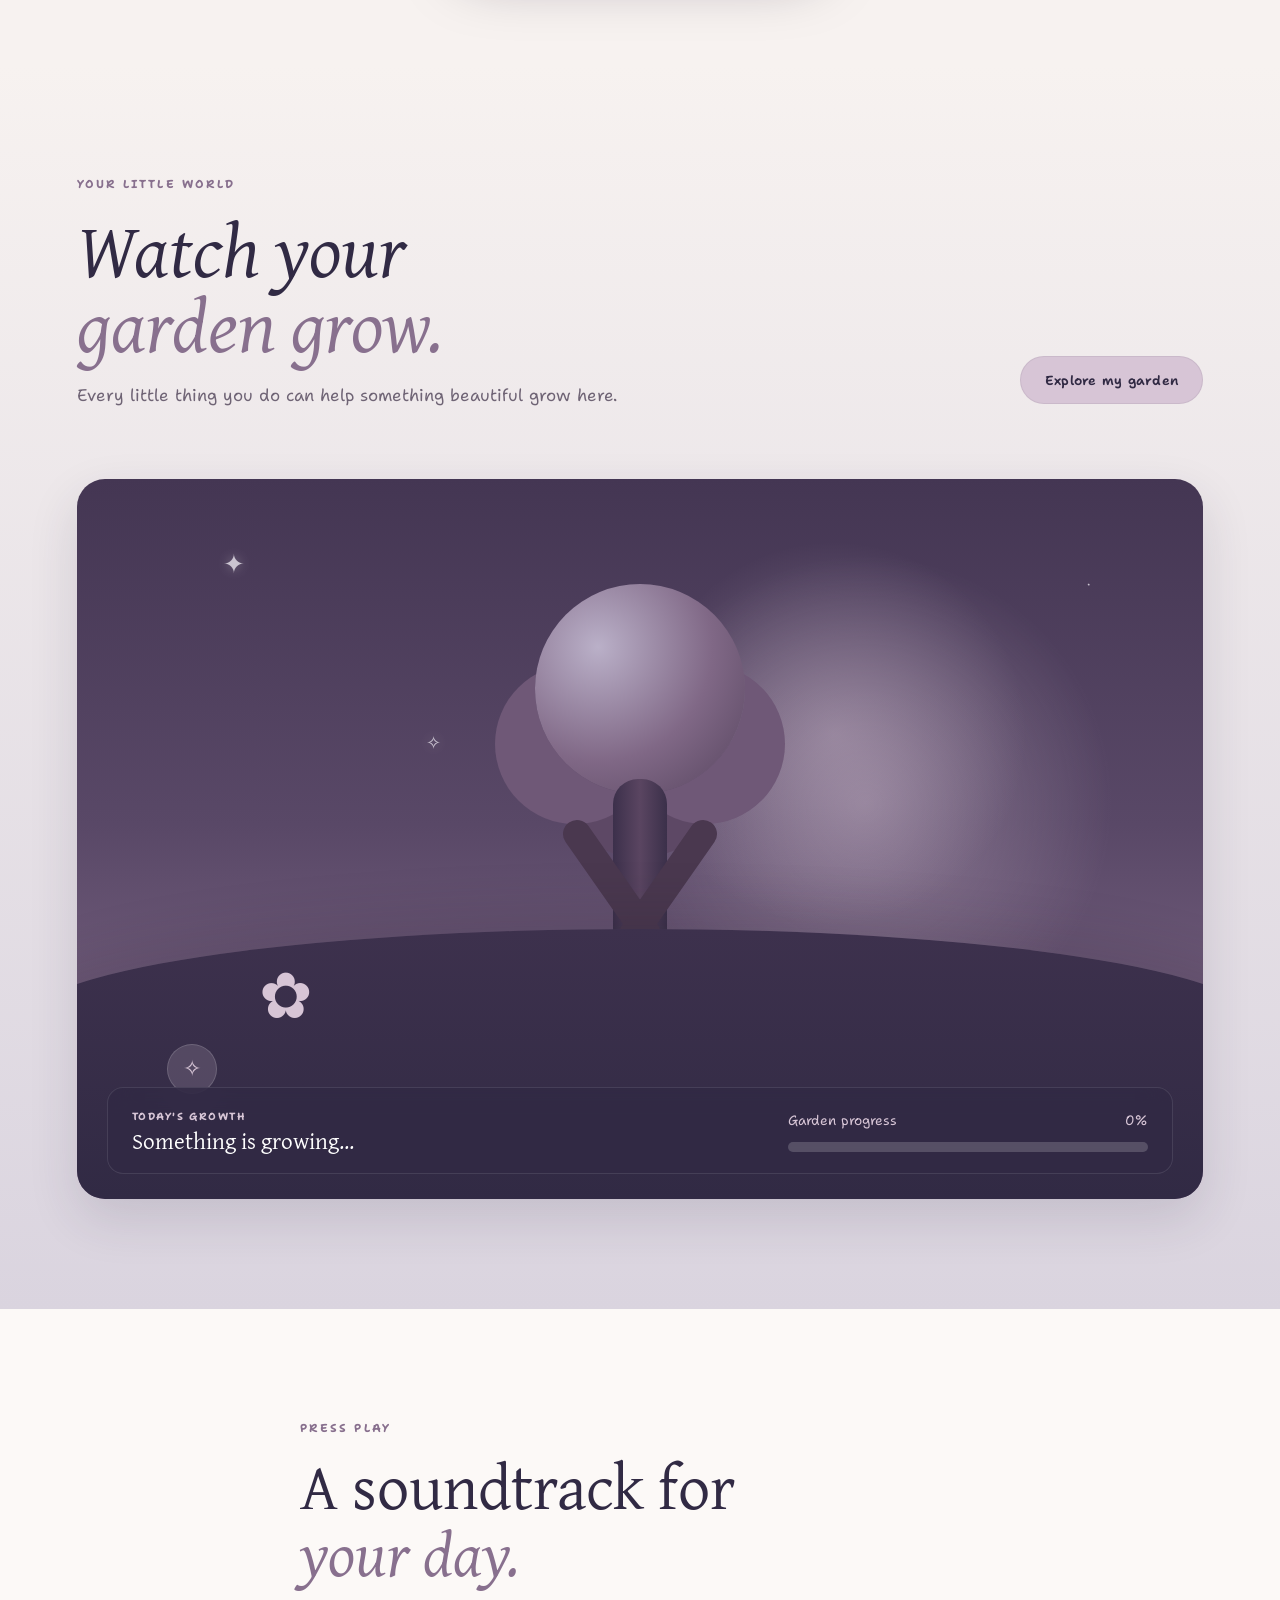
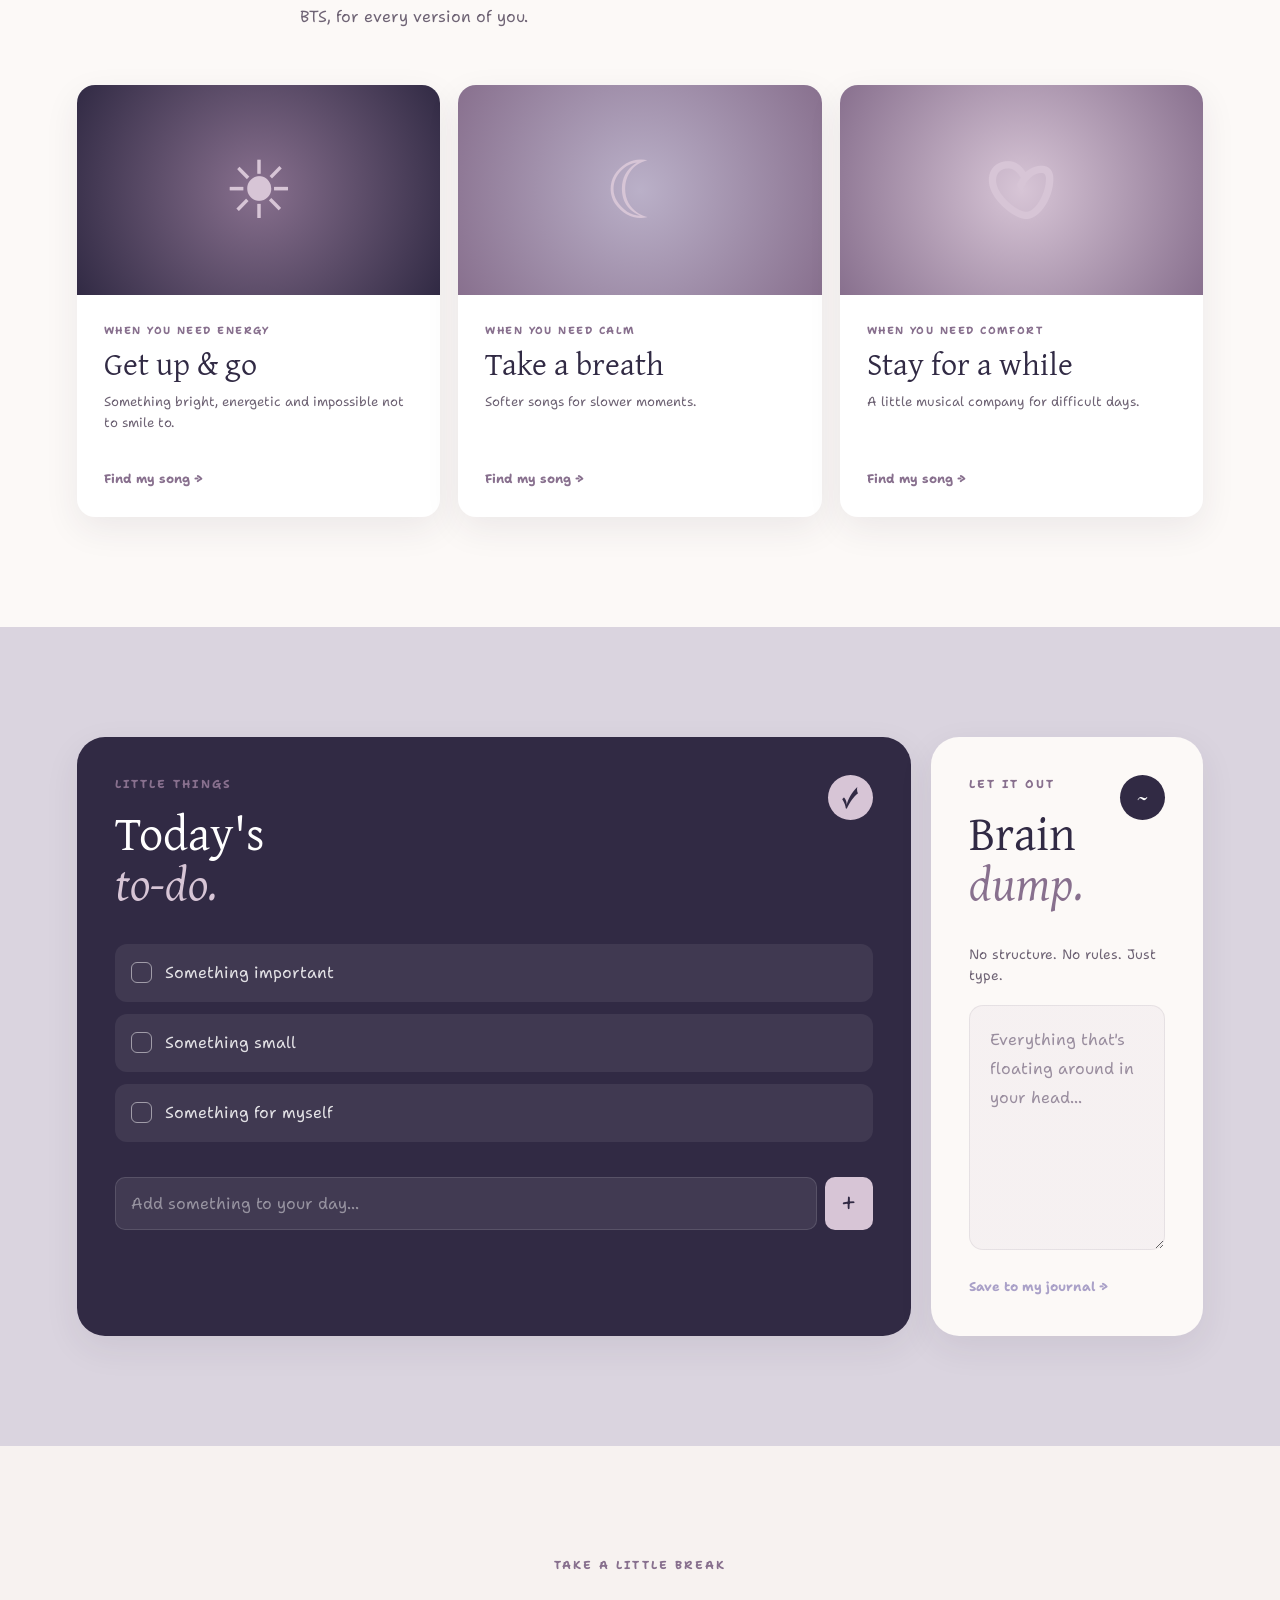
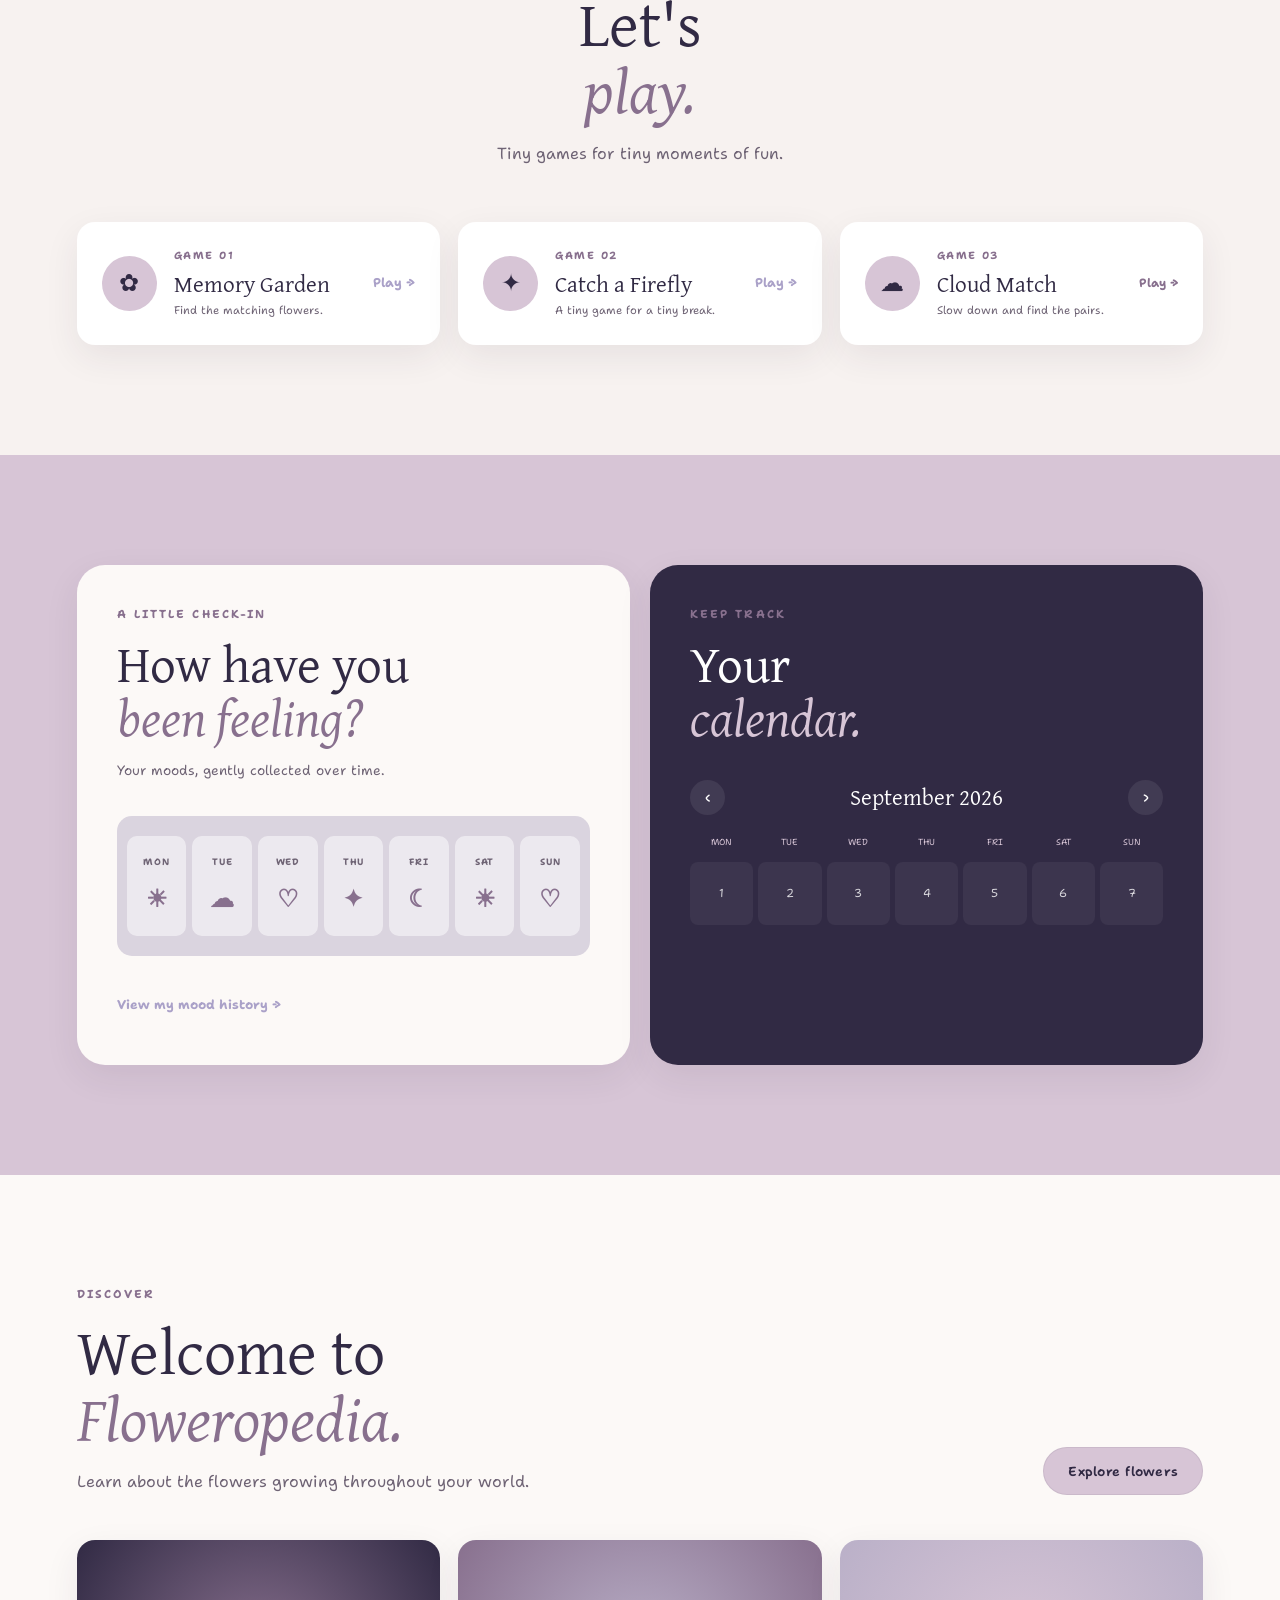
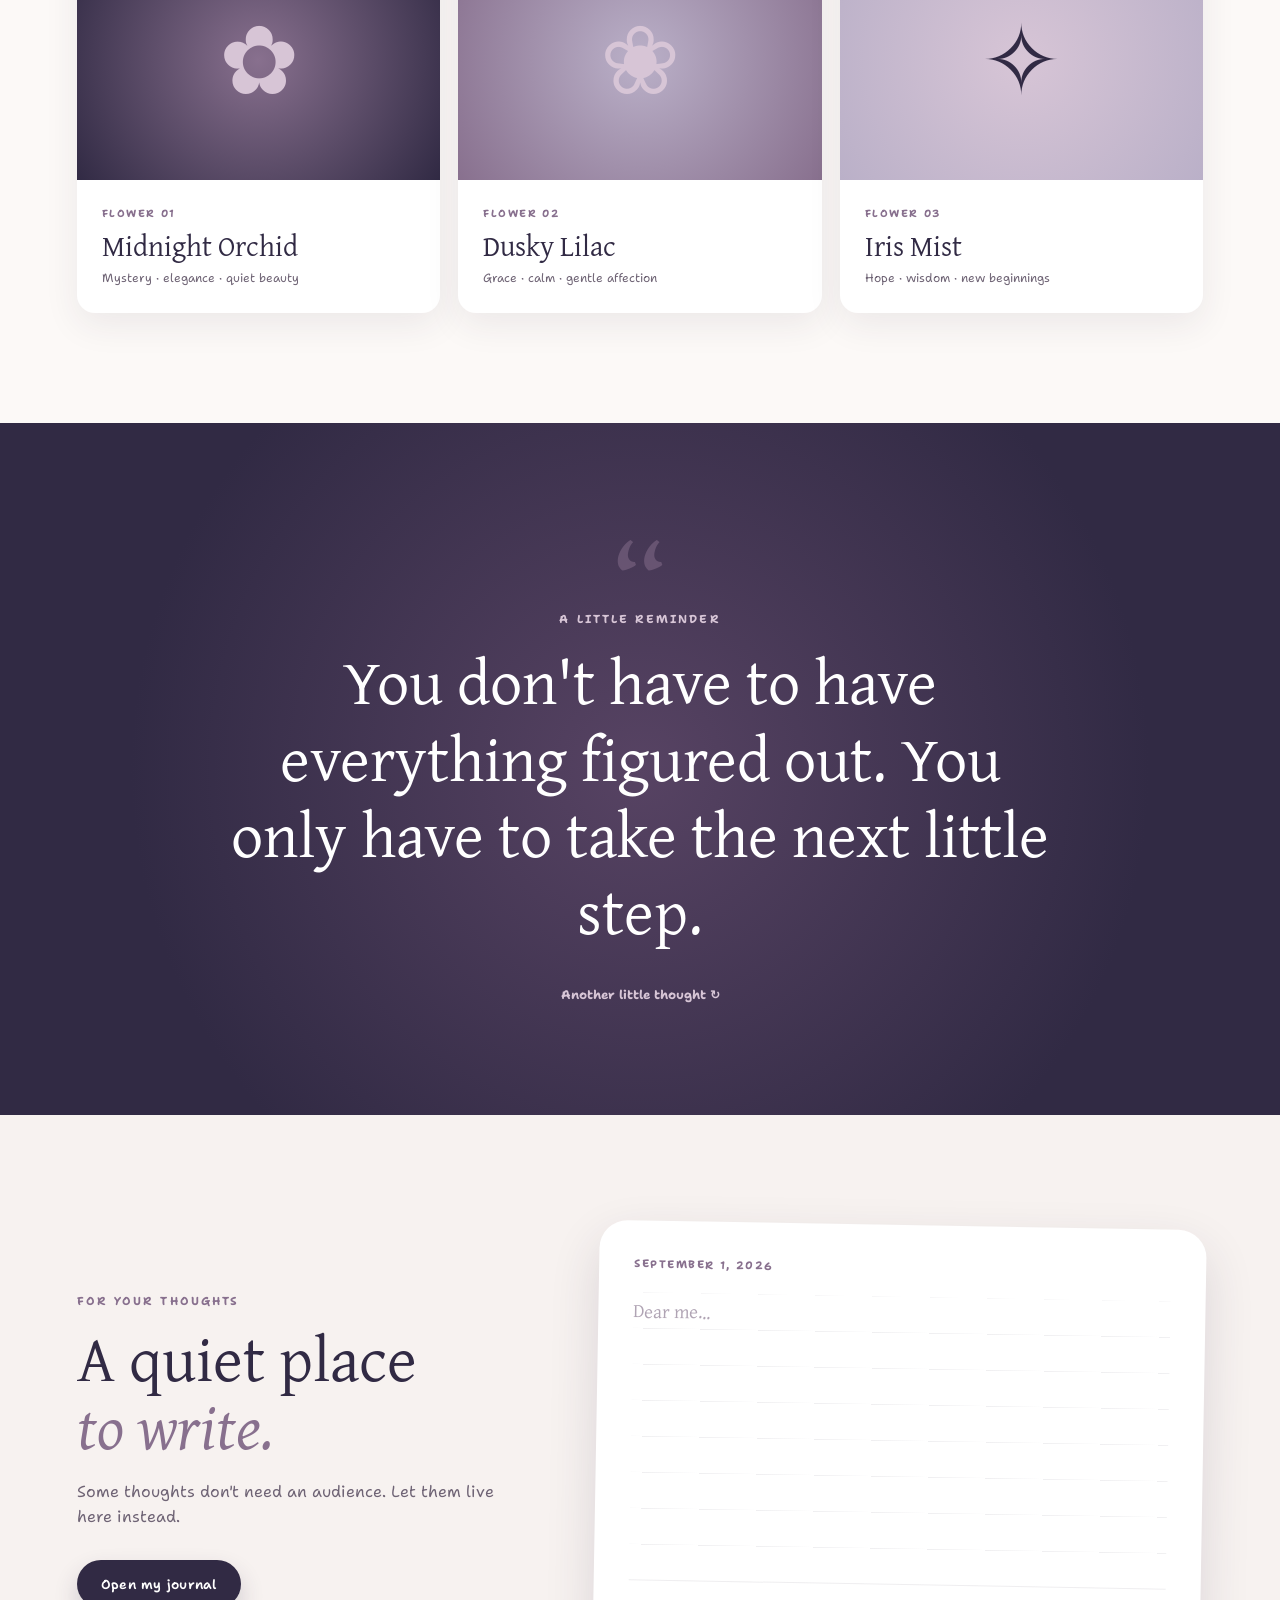
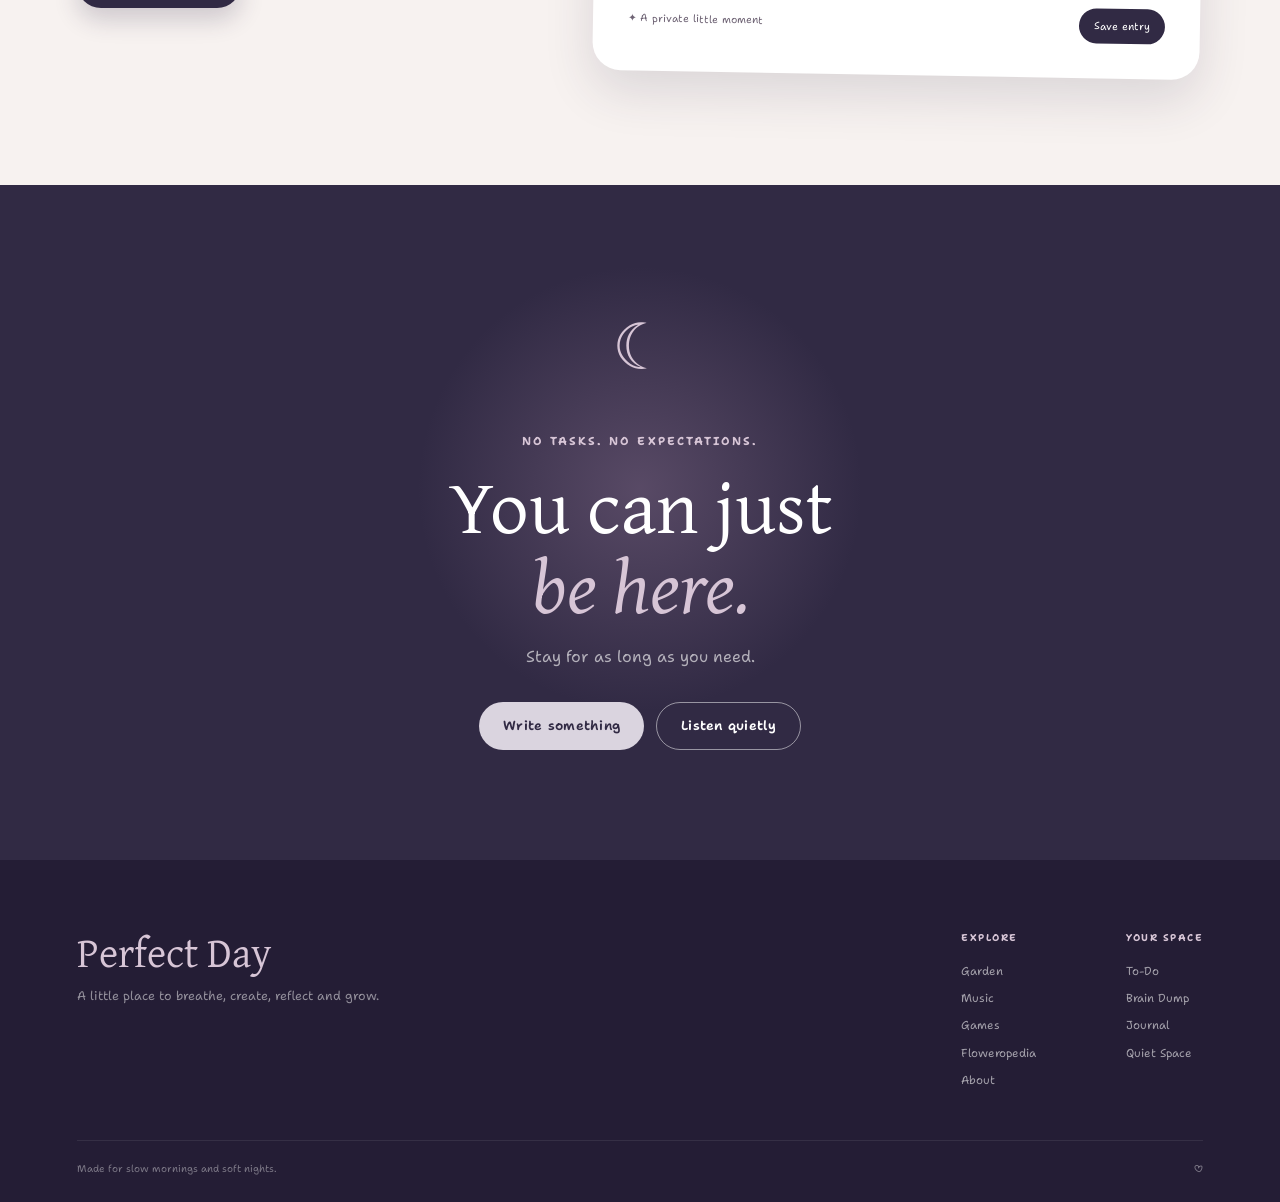
==== commit 4d931581: "Catch a firefly game is working" ====
--- a/index.html
+++ b/index.html
@@ -938,9 +938,8 @@
                     </div>
 
 
-                    <button type="button">
-                        Play →
-                    </button>
+                    <a href="catchafirefly.html" class="text-button">
+                        Play →</a>
 
                 </article>
 
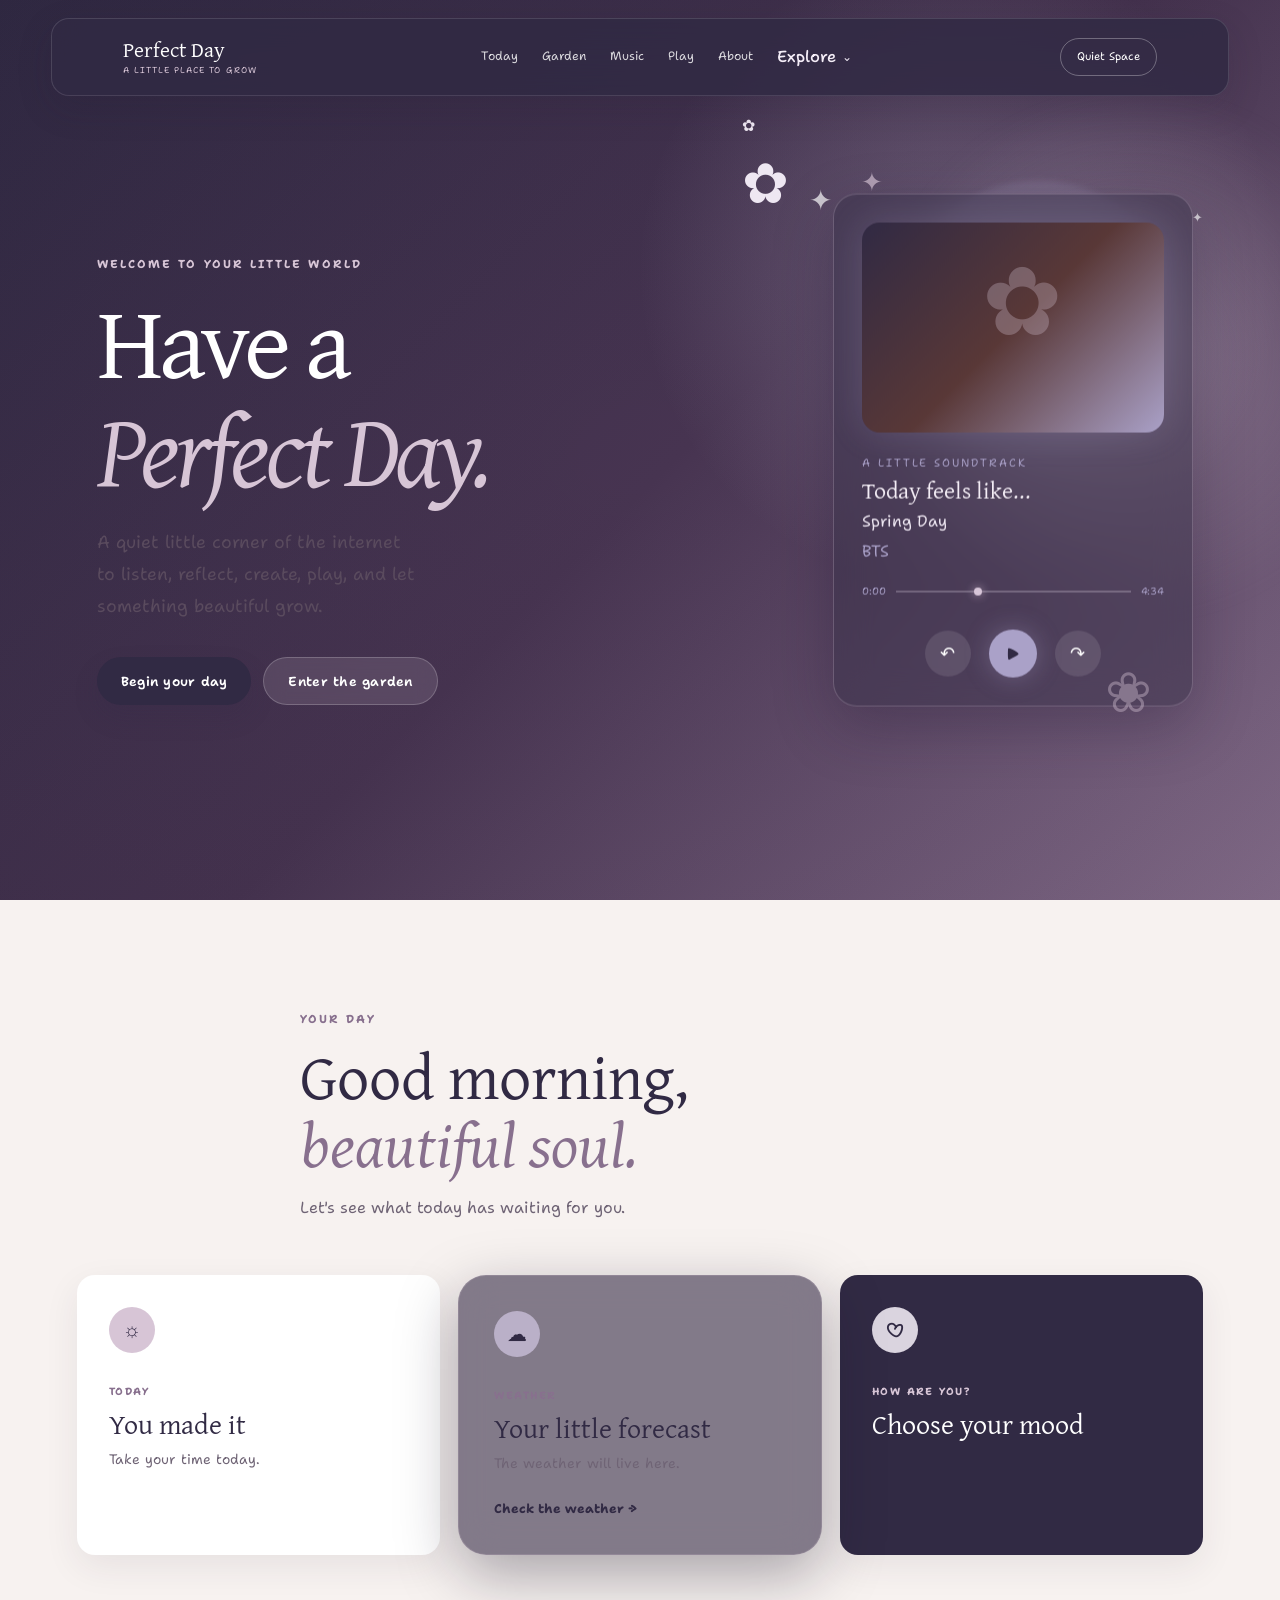
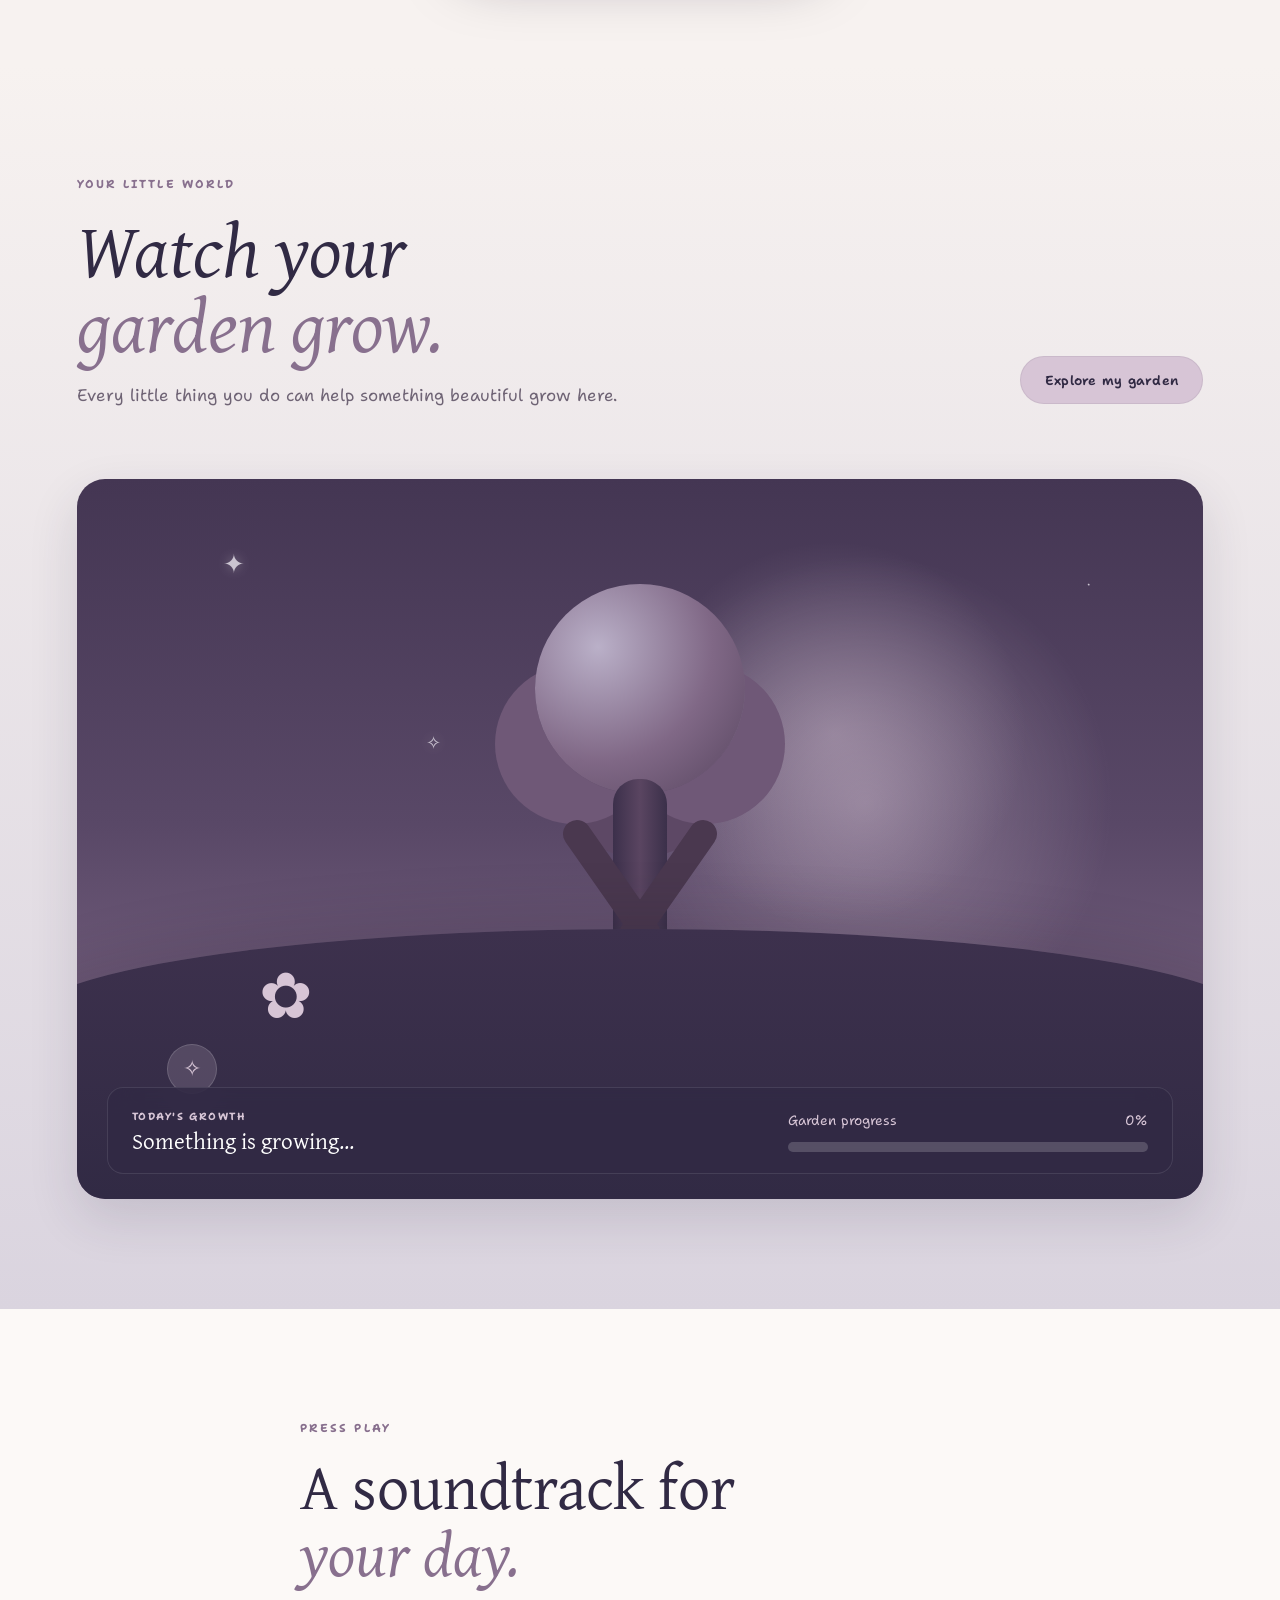
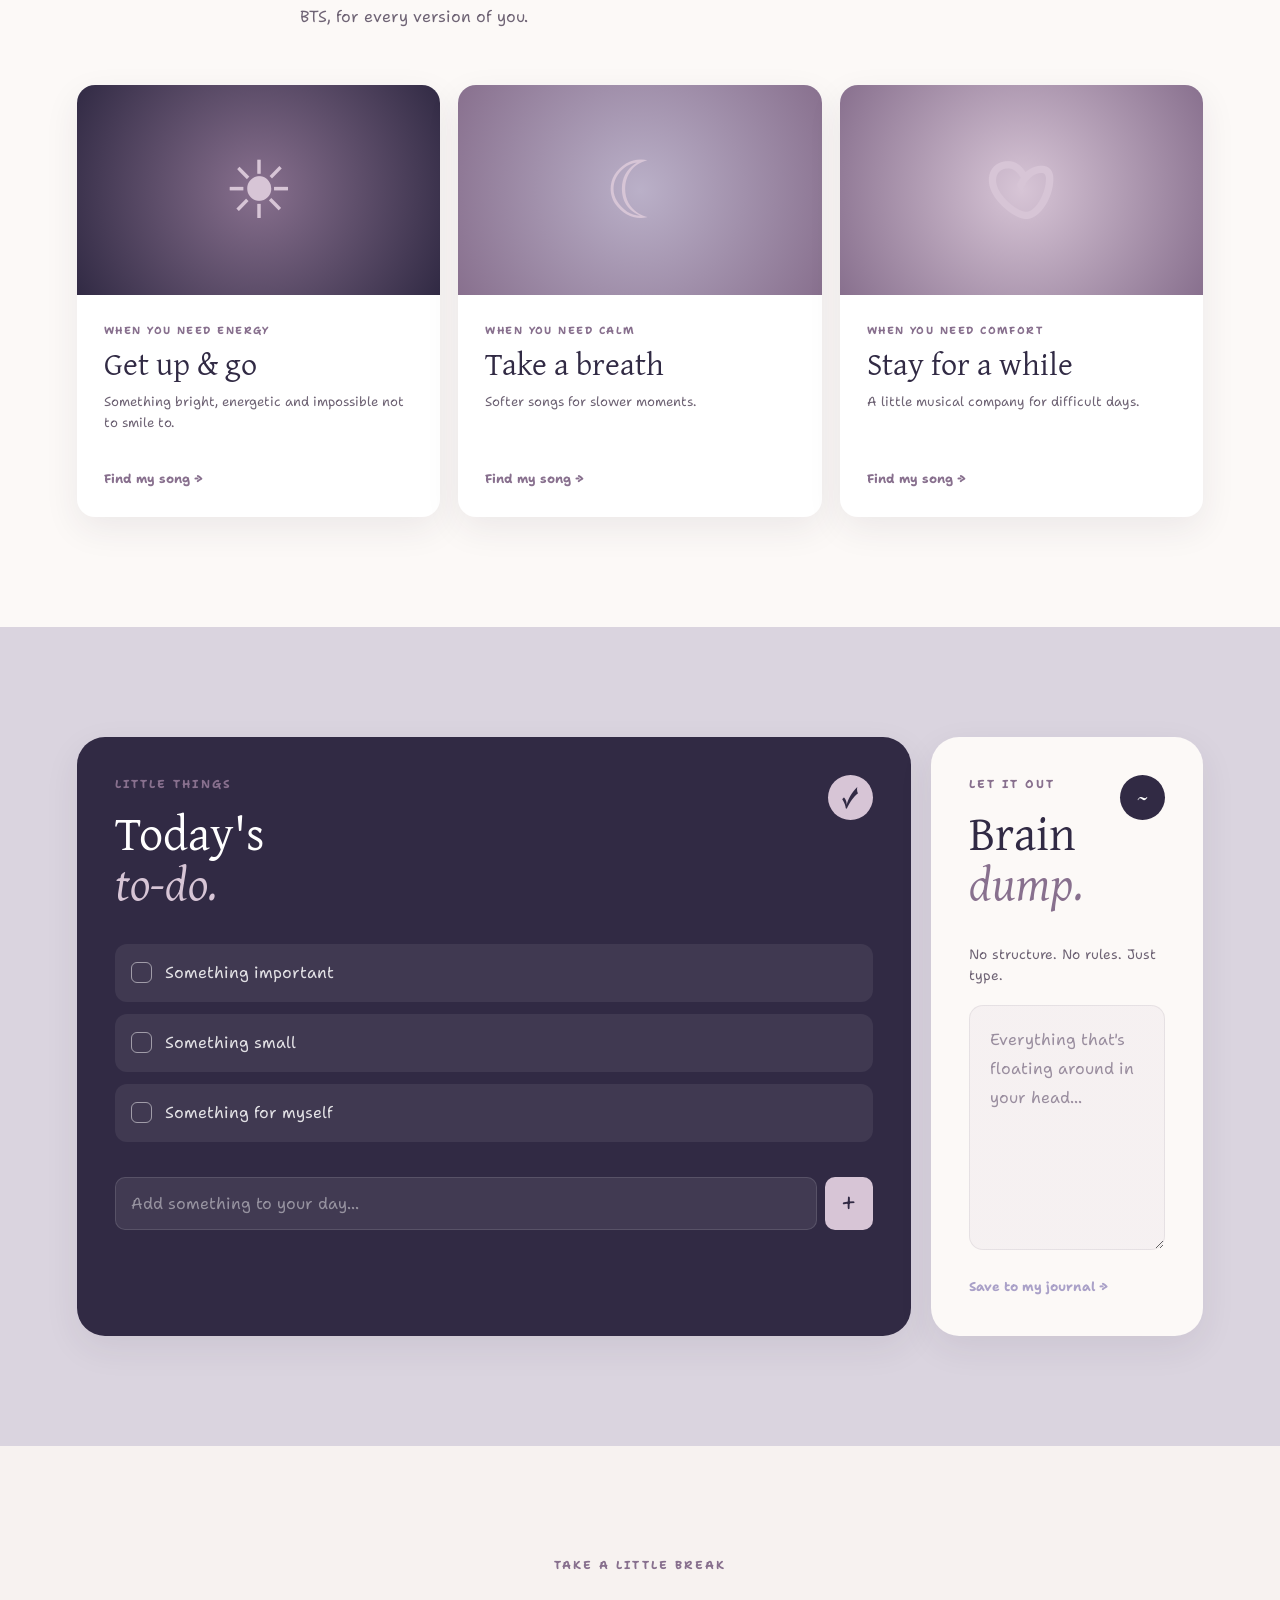
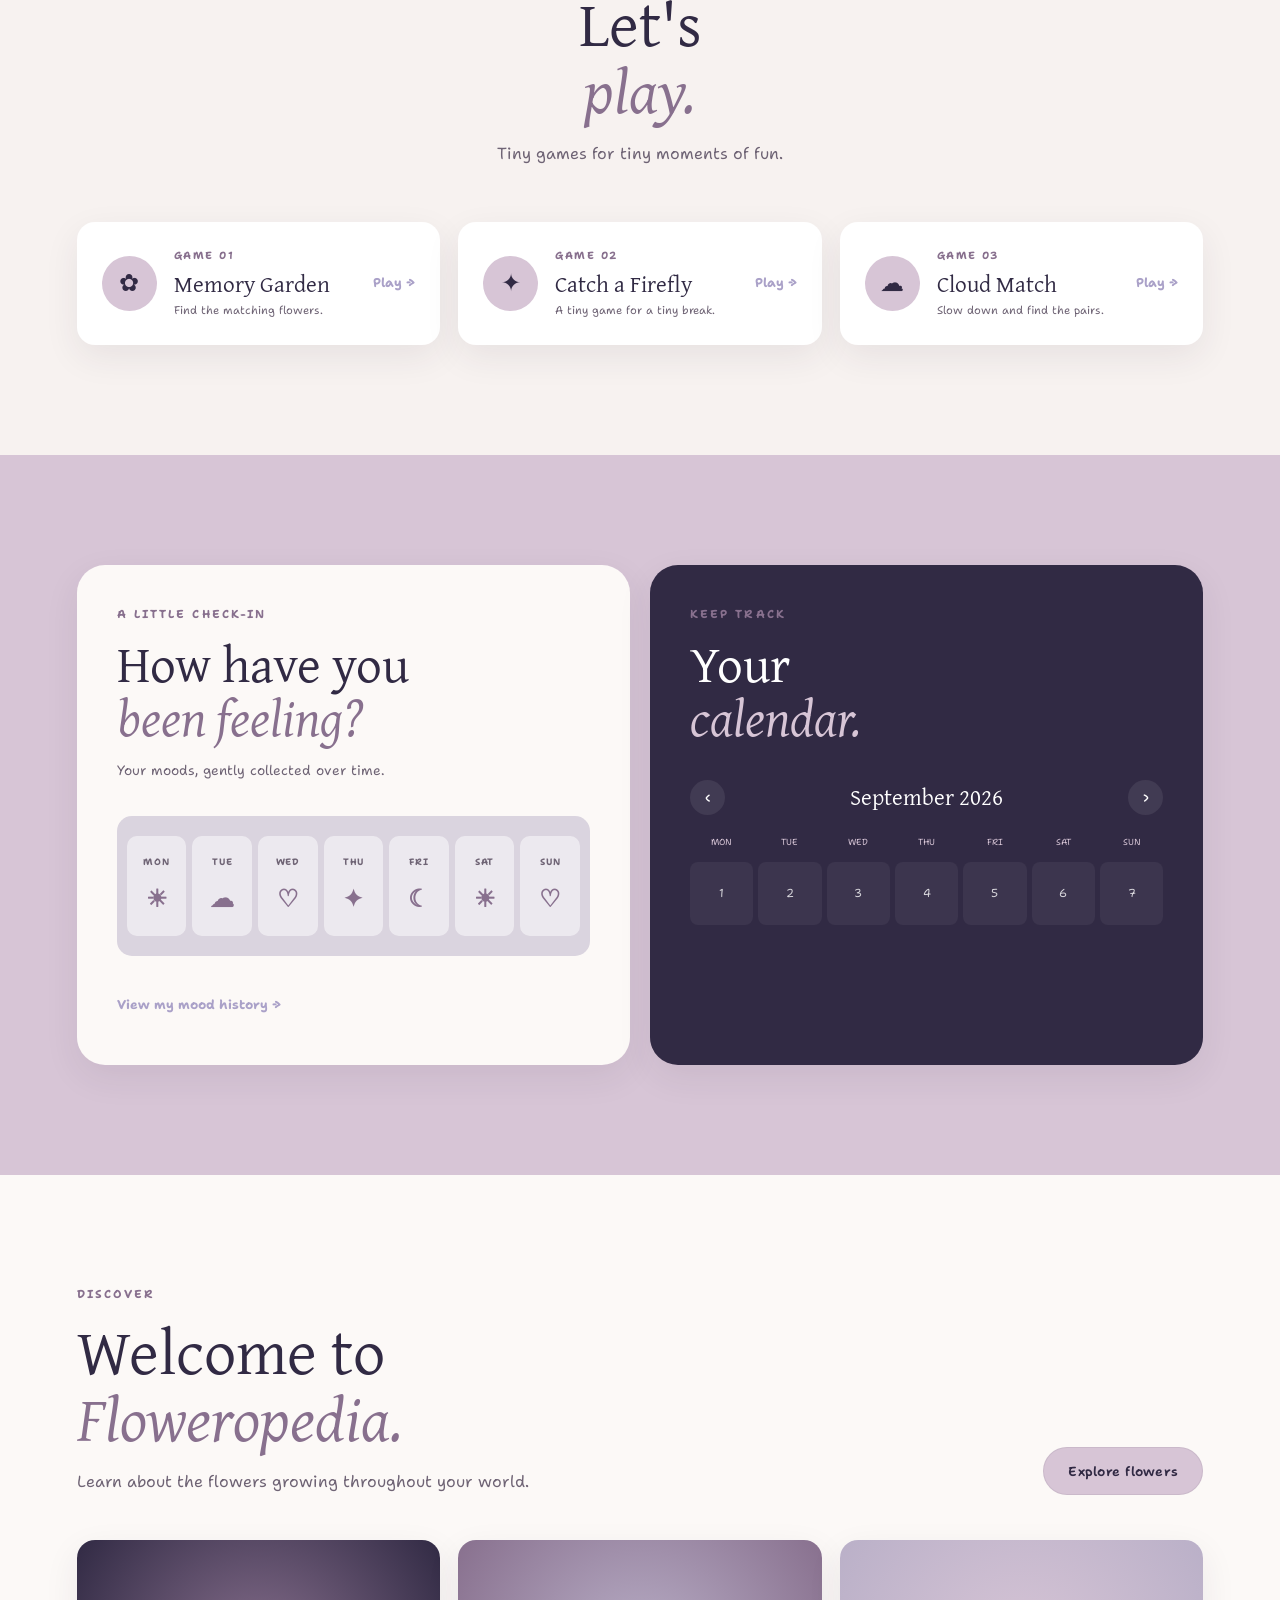
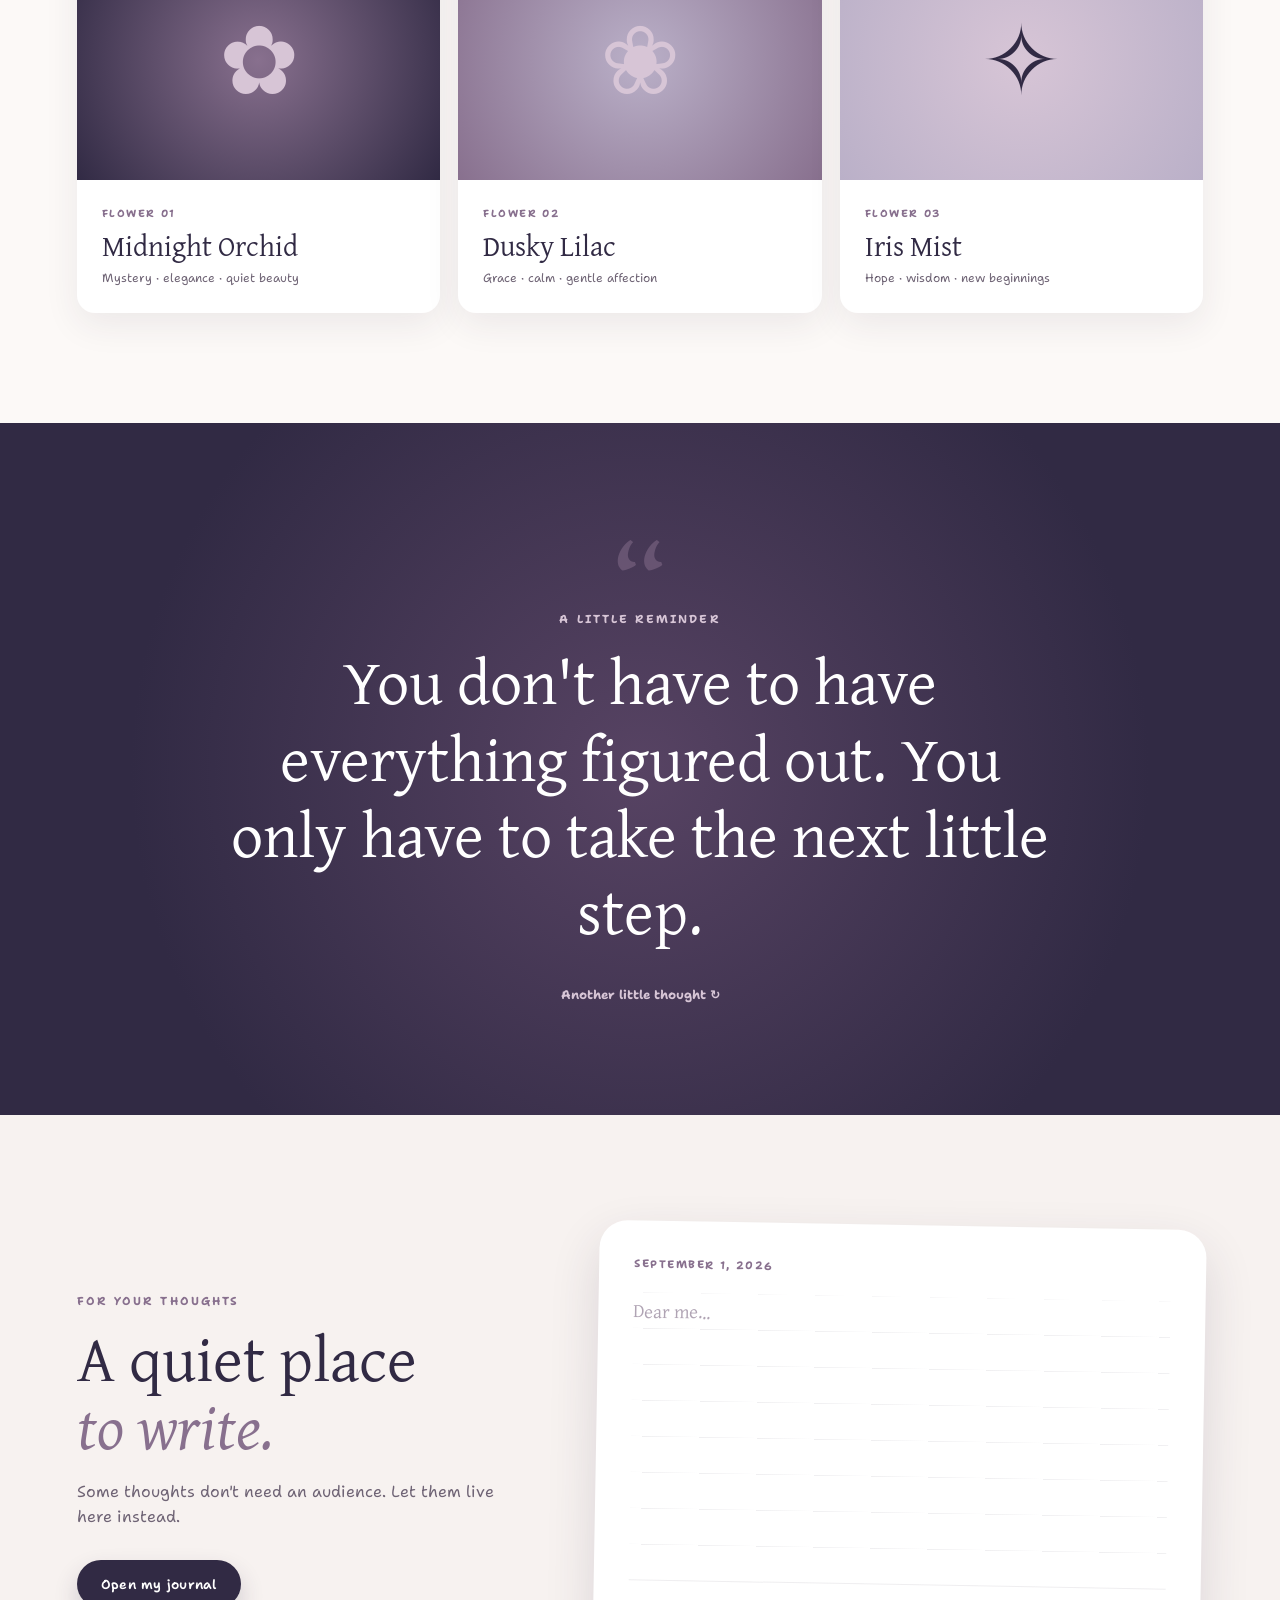
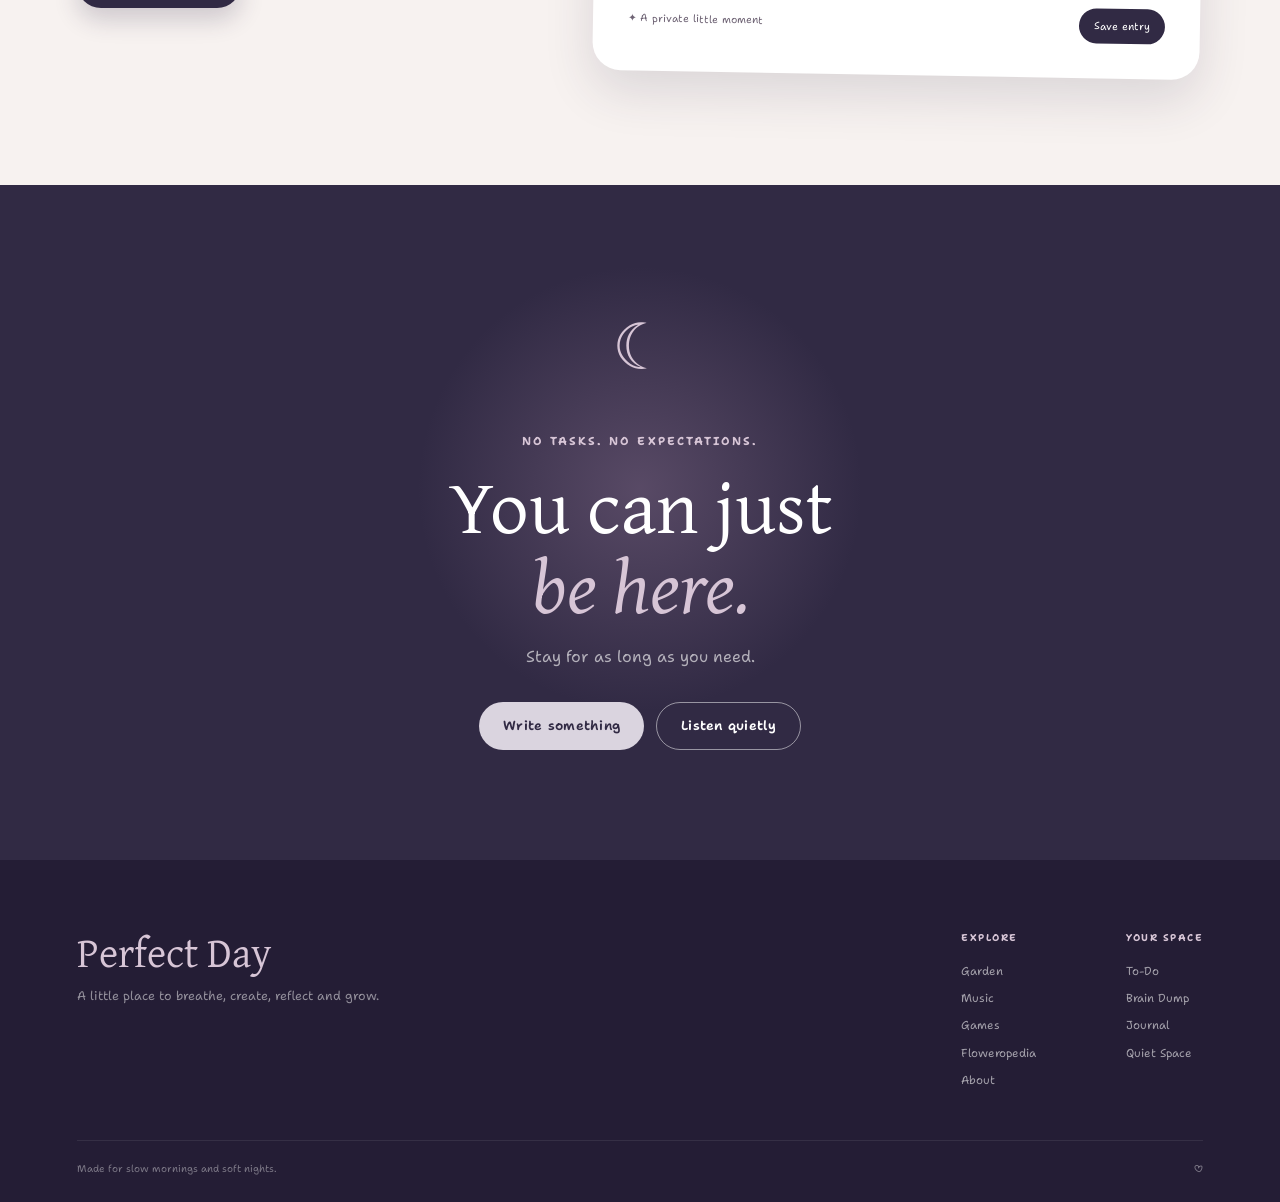
==== commit 0ea7bd22: "cloudmatch game works" ====
--- a/index.html
+++ b/index.html
@@ -973,9 +973,8 @@
                     </div>
 
 
-                    <button type="button">
-                        Play →
-                    </button>
+                    <a href="cloudmatch.html" class="text-button">
+                        Play →</a>
 
                 </article>
 
